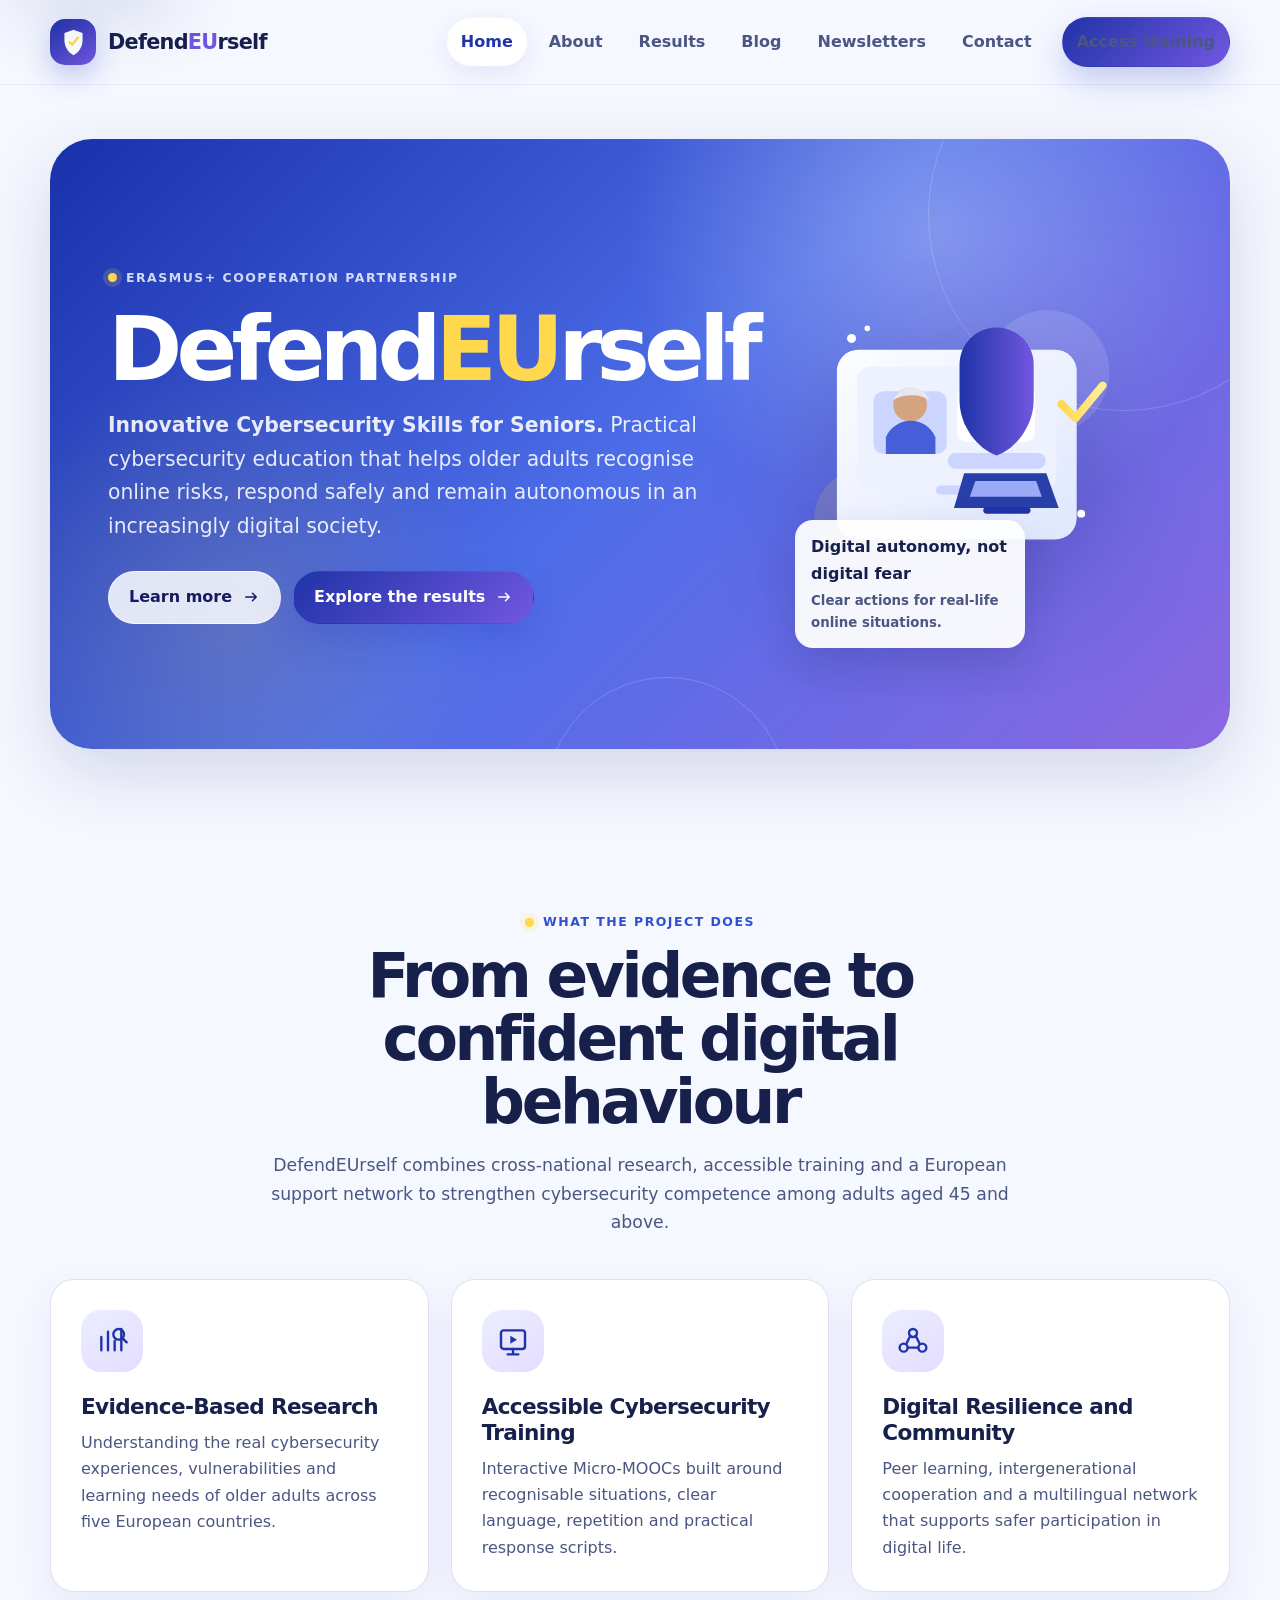
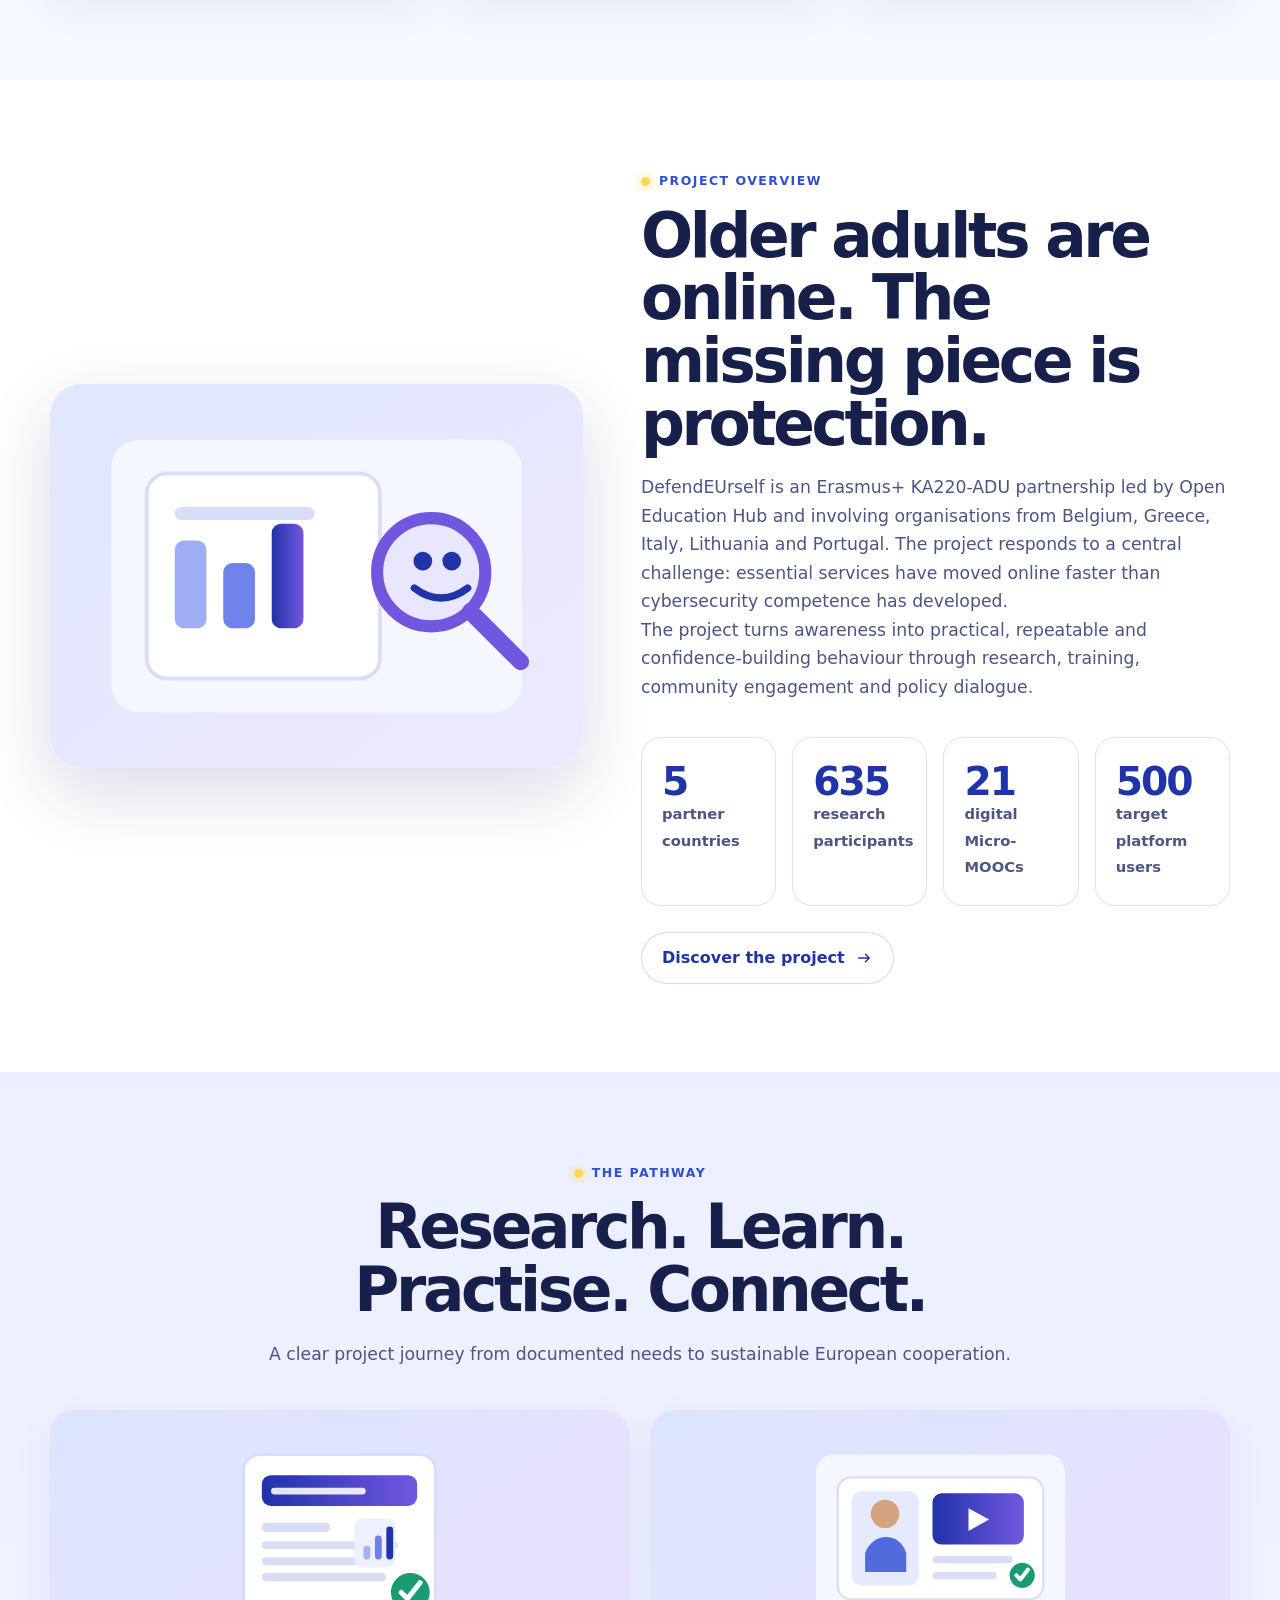
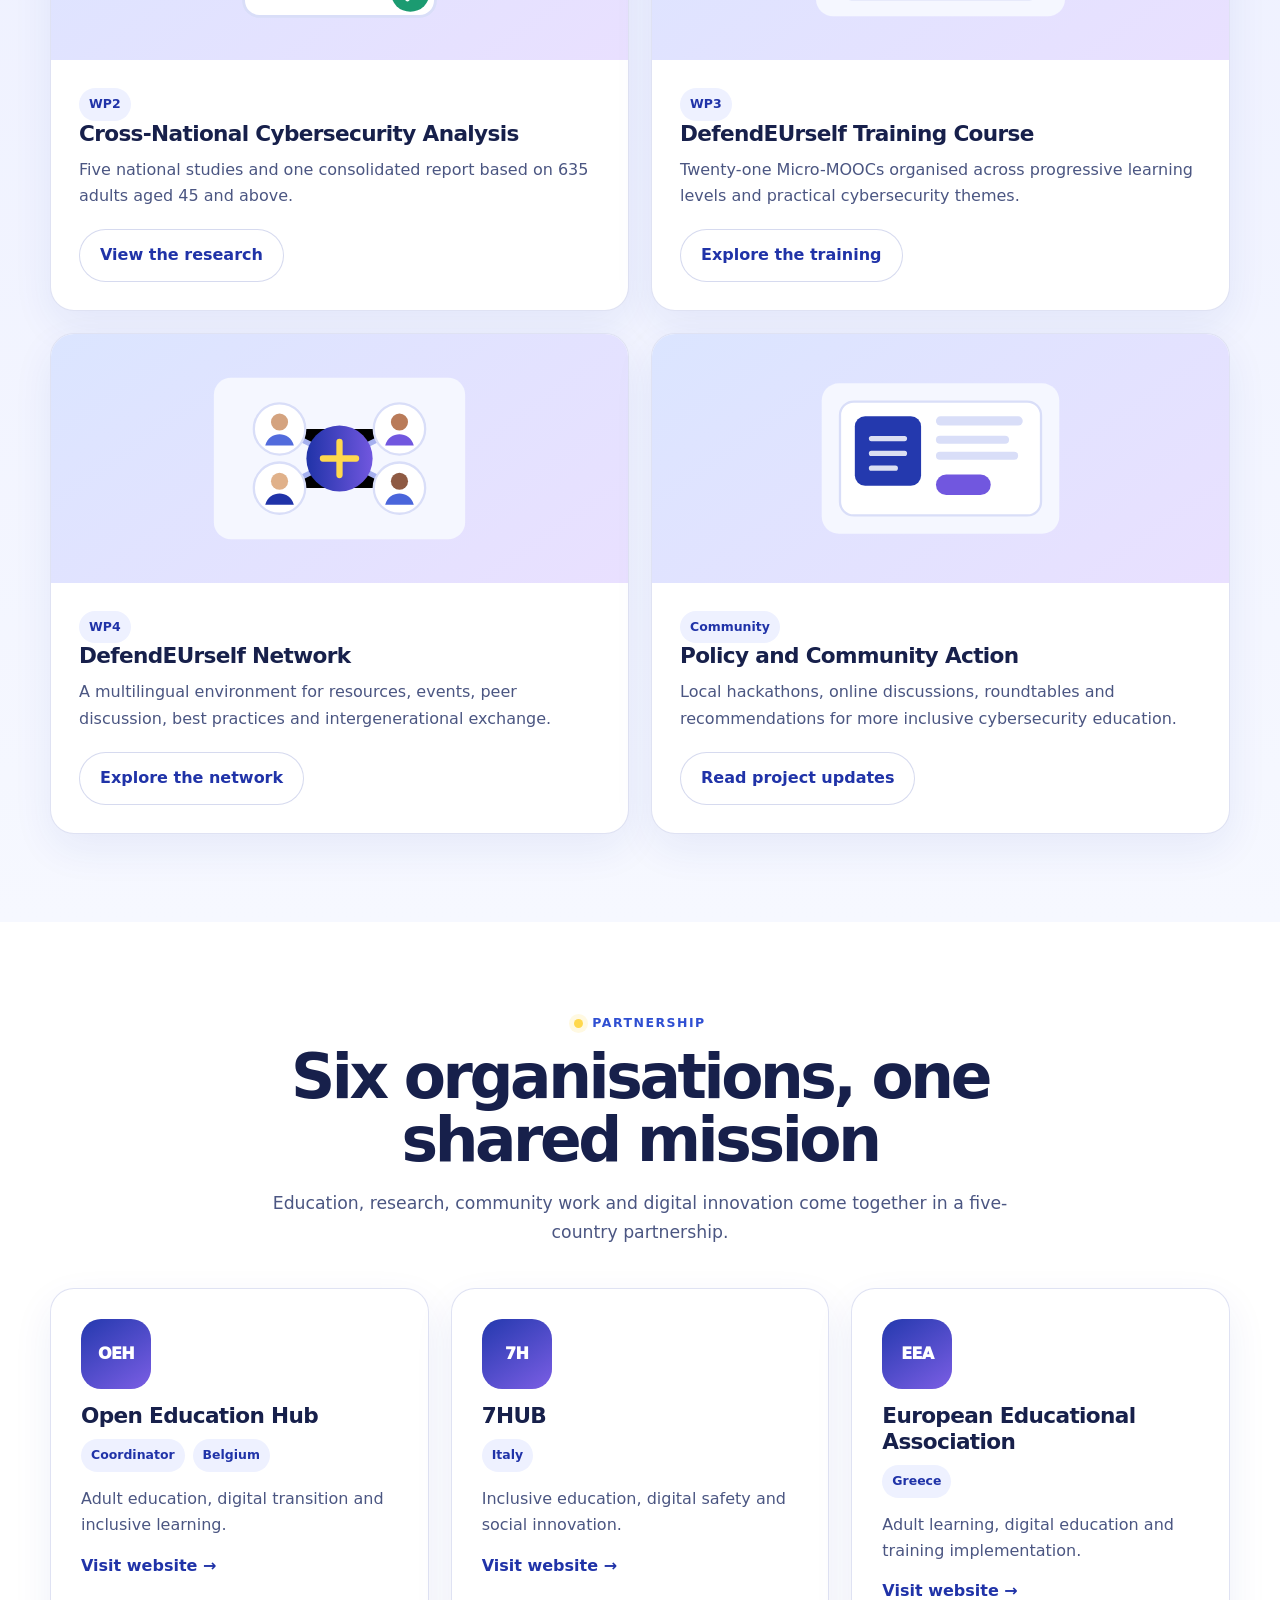
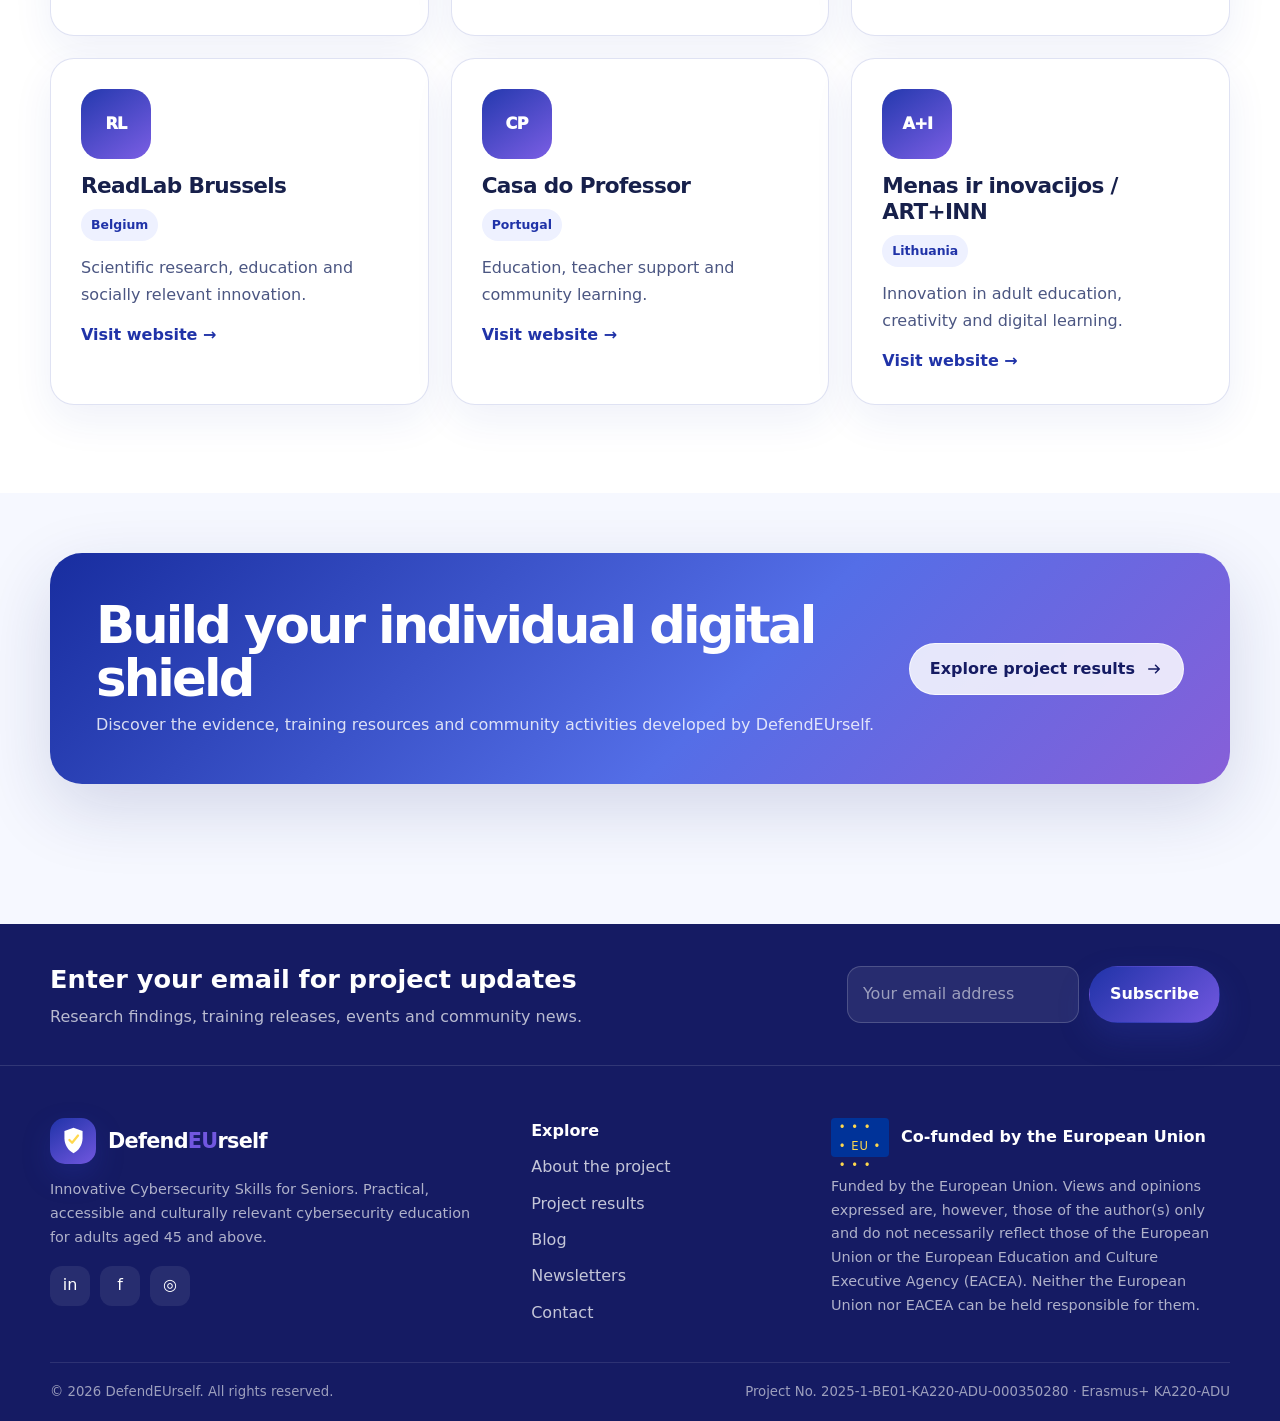
==== index.html @ 03ed96a5 "defendeurself Official DefendEUrself project website" ====
<!doctype html>
    <html lang="en">
    <head>
      <meta charset="utf-8">
      <meta name="viewport" content="width=device-width, initial-scale=1">
      <meta name="description" content="DefendEUrself develops practical cybersecurity skills and digital autonomy for adults aged 45 and above.">
      <meta name="theme-color" content="#2033a8">
      <title>Home | DefendEUrself</title>
      <link rel="stylesheet" href="assets/css/styles.css">
    </head>
    <body>

<a class="skip-link" href="#main-content">Skip to content</a>
<header class="site-header">
  <div class="container nav-wrap">
    <a class="brand" href="index.html" aria-label="DefendEUrself home">
      <span class="brand-mark"><svg viewBox="0 0 64 64" aria-hidden="true"><path fill="currentColor" d="M32 4 52 11v16c0 15-8.7 27.4-20 33C20.7 54.4 12 42 12 27V11z"/><path d="m23 31 6 6 13-16" fill="none" stroke="#ffd84d" stroke-width="5" stroke-linecap="round" stroke-linejoin="round"/></svg></span>
      <span>Defend<span class="eu">EU</span>rself</span>
    </a>
    <nav class="site-nav" aria-label="Primary navigation">
      <a href="index.html" aria-current="page">Home</a><a href="about.html">About</a><a href="results.html">Results</a><a href="blog.html">Blog</a><a href="newsletters.html">Newsletters</a><a href="contact.html">Contact</a>
      <a class="button button-primary nav-cta" href="results.html#training">Access training</a>
    </nav>
    <button class="mobile-menu-button" aria-label="Open navigation menu" aria-expanded="false"></button>
  </div>
</header>

      <main id="main-content">
<section class="hero">
  <div class="container">
    <div class="hero-panel">
      <div class="hero-grid">
        <div class="hero-copy">
          <div class="eyebrow"><span class="eyebrow-dot"></span>Erasmus+ cooperation partnership</div>
          <h1>Defend<span>EU</span>rself</h1>
          <p><strong>Innovative Cybersecurity Skills for Seniors.</strong> Practical cybersecurity education that helps older adults recognise online risks, respond safely and remain autonomous in an increasingly digital society.</p>
          <div class="hero-actions">
            <a class="button button-secondary" href="about.html">Learn more <svg viewBox="0 0 24 24" aria-hidden="true"><path fill="none" stroke="currentColor" stroke-width="2" stroke-linecap="round" stroke-linejoin="round" d="M5 12h14m-5-5 5 5-5 5"/></svg></a>
            <a class="button button-primary" href="results.html">Explore the results <svg viewBox="0 0 24 24" aria-hidden="true"><path fill="none" stroke="currentColor" stroke-width="2" stroke-linecap="round" stroke-linejoin="round" d="M5 12h14m-5-5 5 5-5 5"/></svg></a>
          </div>
        </div>
        <div class="hero-art">
          <img src="assets/img/hero-illustration.svg" alt="Older adult using a laptop protected by a digital shield">
          <div class="hero-badge">Digital autonomy, not digital fear<small>Clear actions for real-life online situations.</small></div>
        </div>
      </div>
    </div>
  </div>
</section>

<section class="section">
  <div class="container">
    <div class="section-header center reveal">
      <div class="eyebrow"><span class="eyebrow-dot"></span>What the project does</div>
      <h2>From evidence to confident digital behaviour</h2>
      <p>DefendEUrself combines cross-national research, accessible training and a European support network to strengthen cybersecurity competence among adults aged 45 and above.</p>
    </div>
    <div class="pillar-grid">
      <article class="pillar-card reveal"><div class="card-icon"><svg viewBox="0 0 24 24" aria-hidden="true"><path fill="none" stroke="currentColor" stroke-width="1.8" stroke-linecap="round" d="M4 19V9m5 10V5m5 14v-7m5 7V3"/><circle cx="17" cy="7" r="4" fill="none" stroke="currentColor" stroke-width="1.8"/><path d="m20 10 3 3" stroke="currentColor" stroke-width="1.8" stroke-linecap="round"/></svg></div><h3>Evidence-Based Research</h3><p>Understanding the real cybersecurity experiences, vulnerabilities and learning needs of older adults across five European countries.</p></article>
      <article class="pillar-card reveal"><div class="card-icon"><svg viewBox="0 0 24 24" aria-hidden="true"><rect x="3" y="4" width="18" height="14" rx="2" fill="none" stroke="currentColor" stroke-width="1.8"/><path d="m10 8 5 3-5 3z" fill="currentColor"/><path d="M8 22h8M12 18v4" stroke="currentColor" stroke-width="1.8" stroke-linecap="round"/></svg></div><h3>Accessible Cybersecurity Training</h3><p>Interactive Micro-MOOCs built around recognisable situations, clear language, repetition and practical response scripts.</p></article>
      <article class="pillar-card reveal"><div class="card-icon"><svg viewBox="0 0 24 24" aria-hidden="true"><circle cx="12" cy="6" r="3" fill="none" stroke="currentColor" stroke-width="1.8"/><circle cx="5" cy="17" r="3" fill="none" stroke="currentColor" stroke-width="1.8"/><circle cx="19" cy="17" r="3" fill="none" stroke="currentColor" stroke-width="1.8"/><path d="m10 8-3 6m7-6 3 6M8 17h8" fill="none" stroke="currentColor" stroke-width="1.8" stroke-linecap="round"/></svg></div><h3>Digital Resilience and Community</h3><p>Peer learning, intergenerational cooperation and a multilingual network that supports safer participation in digital life.</p></article>
    </div>
  </div>
</section>

<section class="section section-alt">
  <div class="container split">
    <div class="split-art reveal"><img src="assets/img/research.svg" alt="Illustration of survey research and analysis"></div>
    <div class="split-content reveal">
      <div class="eyebrow"><span class="eyebrow-dot"></span>Project overview</div>
      <h2>Older adults are online. The missing piece is protection.</h2>
      <p>DefendEUrself is an Erasmus+ KA220-ADU partnership led by Open Education Hub and involving organisations from Belgium, Greece, Italy, Lithuania and Portugal. The project responds to a central challenge: essential services have moved online faster than cybersecurity competence has developed.</p>
      <p>The project turns awareness into practical, repeatable and confidence-building behaviour through research, training, community engagement and policy dialogue.</p>
      <div class="stats-grid">
        <div class="stat"><strong data-counter="5">0</strong><span>partner countries</span></div>
        <div class="stat"><strong data-counter="635">0</strong><span>research participants</span></div>
        <div class="stat"><strong data-counter="21">0</strong><span>digital Micro-MOOCs</span></div>
        <div class="stat"><strong data-counter="500">0</strong><span>target platform users</span></div>
      </div>
      <div style="margin-top:26px"><a class="button button-ghost" href="about.html">Discover the project <svg viewBox="0 0 24 24" aria-hidden="true"><path fill="none" stroke="currentColor" stroke-width="2" stroke-linecap="round" stroke-linejoin="round" d="M5 12h14m-5-5 5 5-5 5"/></svg></a></div>
    </div>
  </div>
</section>

<section class="section section-gradient">
  <div class="container">
    <div class="section-header center reveal"><div class="eyebrow"><span class="eyebrow-dot"></span>The pathway</div><h2>Research. Learn. Practise. Connect.</h2><p>A clear project journey from documented needs to sustainable European cooperation.</p></div>
    <div class="result-grid">
      <article class="result-card reveal"><div class="result-visual"><img src="assets/img/report.svg" alt="International report illustration"></div><div class="result-body"><span class="tag">WP2</span><h3>Cross-National Cybersecurity Analysis</h3><p>Five national studies and one consolidated report based on 635 adults aged 45 and above.</p><a class="button button-ghost" href="results.html#report">View the research</a></div></article>
      <article class="result-card reveal"><div class="result-visual"><img src="assets/img/training.svg" alt="Online training illustration"></div><div class="result-body"><span class="tag">WP3</span><h3>DefendEUrself Training Course</h3><p>Twenty-one Micro-MOOCs organised across progressive learning levels and practical cybersecurity themes.</p><a class="button button-ghost" href="results.html#training">Explore the training</a></div></article>
      <article class="result-card reveal"><div class="result-visual"><img src="assets/img/network.svg" alt="European network illustration"></div><div class="result-body"><span class="tag">WP4</span><h3>DefendEUrself Network</h3><p>A multilingual environment for resources, events, peer discussion, best practices and intergenerational exchange.</p><a class="button button-ghost" href="results.html#network">Explore the network</a></div></article>
      <article class="result-card reveal"><div class="result-visual"><img src="assets/img/newsletter.svg" alt="Project communication illustration"></div><div class="result-body"><span class="tag">Community</span><h3>Policy and Community Action</h3><p>Local hackathons, online discussions, roundtables and recommendations for more inclusive cybersecurity education.</p><a class="button button-ghost" href="blog.html">Read project updates</a></div></article>
    </div>
  </div>
</section>

<section class="section section-alt">
  <div class="container">
    <div class="section-header center reveal"><div class="eyebrow"><span class="eyebrow-dot"></span>Partnership</div><h2>Six organisations, one shared mission</h2><p>Education, research, community work and digital innovation come together in a five-country partnership.</p></div>
    <div class="partner-grid">
      <article class="partner-card reveal"><div class="partner-logo">OEH</div><div><h3>Open Education Hub</h3><div class="partner-meta"><span class="tag">Coordinator</span><span class="tag">Belgium</span></div></div><p>Adult education, digital transition and inclusive learning.</p><a href="https://openeducationhub.eu/" target="_blank" rel="noopener">Visit website →</a></article>
      <article class="partner-card reveal"><div class="partner-logo">7H</div><div><h3>7HUB</h3><div class="partner-meta"><span class="tag">Italy</span></div></div><p>Inclusive education, digital safety and social innovation.</p><a href="https://www.7hub.eu/" target="_blank" rel="noopener">Visit website →</a></article>
      <article class="partner-card reveal"><div class="partner-logo">EEA</div><div><h3>European Educational Association</h3><div class="partner-meta"><span class="tag">Greece</span></div></div><p>Adult learning, digital education and training implementation.</p><a href="https://www.iekeuroteam.gr/" target="_blank" rel="noopener">Visit website →</a></article>
      <article class="partner-card reveal"><div class="partner-logo">RL</div><div><h3>ReadLab Brussels</h3><div class="partner-meta"><span class="tag">Belgium</span></div></div><p>Scientific research, education and socially relevant innovation.</p><a href="https://brussels.read-lab.eu/" target="_blank" rel="noopener">Visit website →</a></article>
      <article class="partner-card reveal"><div class="partner-logo">CP</div><div><h3>Casa do Professor</h3><div class="partner-meta"><span class="tag">Portugal</span></div></div><p>Education, teacher support and community learning.</p><a href="https://www.casadoprofessor.pt/" target="_blank" rel="noopener">Visit website →</a></article>
      <article class="partner-card reveal"><div class="partner-logo">A+I</div><div><h3>Menas ir inovacijos / ART+INN</h3><div class="partner-meta"><span class="tag">Lithuania</span></div></div><p>Innovation in adult education, creativity and digital learning.</p><a href="https://www.art-inn.org/" target="_blank" rel="noopener">Visit website →</a></article>
    </div>
  </div>
</section>

<section class="section-sm">
  <div class="container cta-panel reveal"><div><h2>Build your individual digital shield</h2><p>Discover the evidence, training resources and community activities developed by DefendEUrself.</p></div><a class="button button-secondary" href="results.html">Explore project results <svg viewBox="0 0 24 24" aria-hidden="true"><path fill="none" stroke="currentColor" stroke-width="2" stroke-linecap="round" stroke-linejoin="round" d="M5 12h14m-5-5 5 5-5 5"/></svg></a></div>
</section>
</main>

<footer class="site-footer">
  <div class="newsletter-strip">
    <div class="container newsletter-inline">
      <div>
        <h2>Enter your email for project updates</h2>
        <p>Research findings, training releases, events and community news.</p>
      </div>
      <form class="newsletter-form" data-demo-form data-success="Thank you. You are on the project update list for this demo.">
        <label class="sr-only" for="footer-email">Email address</label>
        <input id="footer-email" type="email" placeholder="Your email address" required>
        <button class="button button-primary" type="submit">Subscribe</button>
        <span class="form-status" aria-live="polite"></span>
      </form>
    </div>
  </div>
  <div class="footer-main">
    <div class="container footer-grid">
      <div class="footer-brand">
        <a class="brand" href="index.html"><span class="brand-mark"><svg viewBox="0 0 64 64" aria-hidden="true"><path fill="currentColor" d="M32 4 52 11v16c0 15-8.7 27.4-20 33C20.7 54.4 12 42 12 27V11z"/><path d="m23 31 6 6 13-16" fill="none" stroke="#ffd84d" stroke-width="5" stroke-linecap="round" stroke-linejoin="round"/></svg></span><span>Defend<span class="eu">EU</span>rself</span></a>
        <p>Innovative Cybersecurity Skills for Seniors. Practical, accessible and culturally relevant cybersecurity education for adults aged 45 and above.</p>
        <div class="social-links" aria-label="Social media placeholders">
          <a href="#" aria-label="LinkedIn">in</a><a href="#" aria-label="Facebook">f</a><a href="#" aria-label="Instagram">◎</a>
        </div>
      </div>
      <div class="footer-links">
        <strong>Explore</strong>
        <a href="about.html">About the project</a>
        <a href="results.html">Project results</a>
        <a href="blog.html">Blog</a>
        <a href="newsletters.html">Newsletters</a>
        <a href="contact.html">Contact</a>
      </div>
      <div>
        <div class="funding-lockup">
          <div class="eu-flag" aria-hidden="true">• • •<br>• EU •<br>• • •</div>
          <strong>Co-funded by the European Union</strong>
        </div>
        <p class="footer-disclaimer">Funded by the European Union. Views and opinions expressed are, however, those of the author(s) only and do not necessarily reflect those of the European Union or the European Education and Culture Executive Agency (EACEA). Neither the European Union nor EACEA can be held responsible for them.</p>
      </div>
    </div>
  </div>
  <div class="container footer-bottom">
    <span>© <span data-current-year></span> DefendEUrself. All rights reserved.</span>
    <span>Project No. 2025-1-BE01-KA220-ADU-000350280 · Erasmus+ KA220-ADU</span>
  </div>
</footer>
<script src="assets/js/main.js"></script>

    </body>
    </html>
---- assets/css/styles.css ----
:root {
  --ink: #17204b;
  --ink-soft: #4b5682;
  --blue-950: #151b63;
  --blue-900: #2033a8;
  --blue-800: #2f4fd2;
  --blue-700: #4468e8;
  --violet-700: #7157df;
  --violet-500: #9586ef;
  --lavender: #e9e7ff;
  --cloud: #f6f8ff;
  --white: #ffffff;
  --gold: #ffd84d;
  --green: #1b9b71;
  --red: #d74d65;
  --line: rgba(32, 51, 168, 0.14);
  --shadow: 0 24px 70px rgba(22, 35, 110, 0.16);
  --radius-xl: 32px;
  --radius-lg: 24px;
  --radius-md: 18px;
  --radius-sm: 12px;
  --container: 1180px;
}

* { box-sizing: border-box; }
html { scroll-behavior: smooth; }
body {
  margin: 0;
  font-family: Inter, ui-sans-serif, system-ui, -apple-system, BlinkMacSystemFont, "Segoe UI", sans-serif;
  color: var(--ink);
  background: var(--cloud);
  line-height: 1.65;
}
body.menu-open { overflow: hidden; }
a { color: inherit; text-decoration: none; }
img, svg { max-width: 100%; display: block; }
button, input, textarea, select { font: inherit; }
button { cursor: pointer; }

.sr-only {
  position: absolute !important;
  width: 1px !important;
  height: 1px !important;
  padding: 0 !important;
  margin: -1px !important;
  overflow: hidden !important;
  clip: rect(0, 0, 0, 0) !important;
  white-space: nowrap !important;
  border: 0 !important;
}

.container {
  width: min(calc(100% - 36px), var(--container));
  margin-inline: auto;
}

.skip-link {
  position: fixed;
  left: 16px;
  top: -60px;
  z-index: 1000;
  padding: 12px 18px;
  background: var(--white);
  color: var(--blue-950);
  border-radius: 10px;
  box-shadow: var(--shadow);
}
.skip-link:focus { top: 16px; }

.site-header {
  position: sticky;
  top: 0;
  z-index: 100;
  background: rgba(246, 248, 255, 0.9);
  backdrop-filter: blur(18px);
  border-bottom: 1px solid rgba(32, 51, 168, 0.08);
}
.nav-wrap {
  min-height: 84px;
  display: flex;
  align-items: center;
  justify-content: space-between;
  gap: 28px;
}
.brand {
  display: inline-flex;
  align-items: center;
  gap: 12px;
  font-weight: 900;
  letter-spacing: -0.035em;
  font-size: 1.3rem;
  white-space: nowrap;
}
.brand-mark {
  width: 46px;
  aspect-ratio: 1;
  border-radius: 15px;
  background: linear-gradient(145deg, var(--blue-900), var(--violet-700));
  color: var(--white);
  display: grid;
  place-items: center;
  box-shadow: 0 12px 28px rgba(42, 58, 190, 0.25);
}
.brand-mark svg { width: 29px; }
.brand .eu { color: var(--violet-700); }

.site-nav {
  display: flex;
  align-items: center;
  gap: 8px;
  margin-left: auto;
}
.site-nav a {
  padding: 11px 14px;
  color: var(--ink-soft);
  font-weight: 760;
  border-radius: 999px;
  transition: 180ms ease;
}
.site-nav a:hover,
.site-nav a:focus-visible,
.site-nav a[aria-current="page"] {
  background: var(--white);
  color: var(--blue-900);
  box-shadow: 0 8px 24px rgba(32, 51, 168, 0.09);
}
.nav-cta { margin-left: 8px; }
.mobile-menu-button {
  display: none;
  border: 0;
  background: var(--white);
  width: 48px;
  height: 48px;
  border-radius: 14px;
  color: var(--blue-950);
  box-shadow: 0 8px 24px rgba(32, 51, 168, 0.10);
}
.mobile-menu-button span,
.mobile-menu-button::before,
.mobile-menu-button::after {
  content: "";
  display: block;
  height: 2px;
  width: 22px;
  margin: 5px auto;
  background: currentColor;
  transition: 180ms ease;
}

.button {
  display: inline-flex;
  align-items: center;
  justify-content: center;
  gap: 10px;
  min-height: 48px;
  padding: 12px 20px;
  border-radius: 999px;
  border: 1px solid transparent;
  font-weight: 850;
  transition: transform 180ms ease, box-shadow 180ms ease, background 180ms ease;
}
.button:hover { transform: translateY(-2px); }
.button-primary {
  background: linear-gradient(135deg, var(--blue-900), var(--violet-700));
  color: var(--white);
  box-shadow: 0 14px 32px rgba(46, 63, 191, 0.25);
}
.button-secondary {
  background: rgba(255,255,255,0.84);
  border-color: rgba(255,255,255,0.7);
  color: var(--blue-950);
}
.button-ghost {
  border-color: rgba(32, 51, 168, 0.18);
  background: var(--white);
  color: var(--blue-900);
}
.button-disabled {
  opacity: 0.55;
  pointer-events: none;
}
.button svg { width: 18px; }

.hero {
  padding: 54px 0 72px;
}
.hero-panel {
  position: relative;
  overflow: hidden;
  border-radius: 42px;
  min-height: 610px;
  background:
    radial-gradient(circle at 75% 15%, rgba(255,255,255,0.28), transparent 30%),
    radial-gradient(circle at 15% 80%, rgba(255,216,77,0.15), transparent 24%),
    linear-gradient(135deg, #1831aa 0%, #4d6de8 50%, #8b67e2 100%);
  color: var(--white);
  box-shadow: var(--shadow);
}
.hero-panel::before,
.hero-panel::after {
  content: "";
  position: absolute;
  border: 1px solid rgba(255,255,255,0.18);
  border-radius: 50%;
}
.hero-panel::before { width: 390px; height: 390px; right: -90px; top: -120px; }
.hero-panel::after { width: 240px; height: 240px; left: 42%; bottom: -170px; }
.hero-grid {
  position: relative;
  z-index: 2;
  min-height: 610px;
  display: grid;
  grid-template-columns: 1.08fr 0.92fr;
  gap: 36px;
  align-items: center;
  padding: 58px;
}
.eyebrow {
  display: inline-flex;
  align-items: center;
  gap: 9px;
  text-transform: uppercase;
  letter-spacing: 0.12em;
  font-size: 0.78rem;
  font-weight: 900;
  color: var(--blue-800);
}
.hero .eyebrow { color: rgba(255,255,255,0.8); }
.eyebrow-dot {
  width: 9px;
  height: 9px;
  border-radius: 50%;
  background: var(--gold);
  box-shadow: 0 0 0 5px rgba(255,216,77,0.16);
}
.hero h1,
.page-hero h1 {
  margin: 16px 0 18px;
  font-size: clamp(3.1rem, 7vw, 6.8rem);
  line-height: 0.94;
  letter-spacing: -0.065em;
}
.hero h1 span { color: var(--gold); }
.hero-copy > p {
  max-width: 700px;
  font-size: clamp(1.05rem, 2vw, 1.27rem);
  color: rgba(255,255,255,0.88);
  margin: 0 0 28px;
}
.hero-actions { display: flex; flex-wrap: wrap; gap: 12px; }
.hero-art {
  min-height: 480px;
  display: grid;
  place-items: center;
  position: relative;
}
.hero-art img { width: min(100%, 520px); filter: drop-shadow(0 35px 55px rgba(15, 23, 89, 0.28)); }
.hero-badge {
  position: absolute;
  bottom: 36px;
  left: 2px;
  background: rgba(255,255,255,0.94);
  color: var(--ink);
  border-radius: 18px;
  padding: 14px 16px;
  box-shadow: 0 18px 40px rgba(23, 32, 75, 0.18);
  font-weight: 850;
  max-width: 230px;
}
.hero-badge small { display: block; color: var(--ink-soft); font-weight: 700; margin-top: 3px; }

.section { padding: 88px 0; }
.section-sm { padding: 60px 0; }
.section-alt { background: var(--white); }
.section-gradient {
  background: linear-gradient(180deg, rgba(230,233,255,0.64), rgba(246,248,255,0));
}
.section-header {
  max-width: 760px;
  margin-bottom: 42px;
}
.section-header.center { text-align: center; margin-inline: auto; }
.section-header h2,
.split-content h2,
.cta-panel h2 {
  font-size: clamp(2.1rem, 4.8vw, 4.3rem);
  line-height: 1.02;
  letter-spacing: -0.055em;
  margin: 10px 0 18px;
}
.section-header p,
.split-content p {
  font-size: 1.08rem;
  color: var(--ink-soft);
  margin: 0;
}

.pillar-grid,
.card-grid,
.result-grid,
.blog-grid,
.newsletter-grid,
.partner-grid,
.challenge-grid {
  display: grid;
  grid-template-columns: repeat(3, minmax(0,1fr));
  gap: 22px;
}
.card,
.pillar-card,
.result-card,
.blog-card,
.newsletter-card,
.partner-card,
.challenge-card {
  background: var(--white);
  border: 1px solid var(--line);
  border-radius: var(--radius-lg);
  box-shadow: 0 15px 42px rgba(32, 51, 168, 0.07);
}
.pillar-card,
.challenge-card,
.partner-card { padding: 30px; }
.card-icon {
  width: 62px;
  height: 62px;
  border-radius: 20px;
  display: grid;
  place-items: center;
  background: linear-gradient(145deg, #ecedff, #e3ddff);
  color: var(--blue-900);
  margin-bottom: 22px;
}
.card-icon svg { width: 32px; }
.pillar-card h3,
.challenge-card h3,
.result-card h3,
.blog-card h3,
.newsletter-card h3,
.partner-card h3 {
  margin: 0 0 10px;
  font-size: 1.35rem;
  line-height: 1.2;
  letter-spacing: -0.03em;
}
.pillar-card p,
.challenge-card p,
.partner-card p,
.result-card p,
.blog-card p,
.newsletter-card p { color: var(--ink-soft); margin: 0; }

.split {
  display: grid;
  grid-template-columns: 0.95fr 1.05fr;
  gap: 58px;
  align-items: center;
}
.split.reverse { grid-template-columns: 1.05fr 0.95fr; }
.split-art {
  background: linear-gradient(145deg, #dfe7ff, #eee8ff);
  border-radius: var(--radius-xl);
  padding: 24px;
  box-shadow: var(--shadow);
}
.split-art img { border-radius: 24px; }

.stats-grid {
  display: grid;
  grid-template-columns: repeat(4, minmax(0,1fr));
  gap: 16px;
  margin-top: 36px;
}
.stat {
  padding: 24px 20px;
  border-radius: 20px;
  background: rgba(255,255,255,0.9);
  border: 1px solid var(--line);
}
.stat strong {
  display: block;
  font-size: 2.45rem;
  line-height: 1;
  letter-spacing: -0.05em;
  color: var(--blue-900);
}
.stat span { color: var(--ink-soft); font-weight: 740; font-size: 0.92rem; }

.page-hero { padding: 54px 0 40px; }
.page-hero-panel {
  position: relative;
  overflow: hidden;
  padding: 62px;
  min-height: 370px;
  border-radius: 38px;
  color: var(--white);
  background: linear-gradient(135deg, #1931a6, #5373ea 58%, #8868df);
  box-shadow: var(--shadow);
}
.page-hero-panel::after {
  content: "";
  position: absolute;
  width: 340px;
  height: 340px;
  border-radius: 50%;
  right: -90px;
  top: -120px;
  border: 1px solid rgba(255,255,255,0.18);
}
.page-hero h1 { font-size: clamp(3rem, 6vw, 5.6rem); position: relative; z-index: 1; }
.page-hero p { position: relative; z-index: 1; max-width: 730px; font-size: 1.16rem; color: rgba(255,255,255,0.86); }
.page-hero .eyebrow { color: rgba(255,255,255,0.78); position: relative; z-index: 1; }

.objective-grid {
  display: grid;
  grid-template-columns: 0.75fr 1.25fr;
  gap: 24px;
}
.objective-general {
  padding: 34px;
  border-radius: 26px;
  color: var(--white);
  background: linear-gradient(145deg, var(--blue-900), var(--violet-700));
}
.objective-general h3 { font-size: 1.7rem; margin-top: 0; }
.objective-list {
  padding: 34px;
  background: var(--white);
  border: 1px solid var(--line);
  border-radius: 26px;
}
.check-list { list-style: none; padding: 0; margin: 0; display: grid; gap: 14px; }
.check-list li { position: relative; padding-left: 34px; color: var(--ink-soft); }
.check-list li::before {
  content: "✓";
  position: absolute;
  left: 0;
  top: 0;
  width: 24px;
  height: 24px;
  border-radius: 50%;
  display: grid;
  place-items: center;
  background: rgba(27,155,113,0.12);
  color: var(--green);
  font-weight: 900;
}

.challenge-grid { grid-template-columns: repeat(2, minmax(0,1fr)); }
.challenge-card { min-height: 250px; }
.challenge-card .number {
  display: inline-flex;
  width: 46px;
  height: 46px;
  border-radius: 16px;
  align-items: center;
  justify-content: center;
  margin-bottom: 18px;
  background: rgba(113,87,223,0.12);
  color: var(--violet-700);
  font-weight: 950;
}

.quote-panel,
.eu-panel {
  border-radius: 30px;
  padding: 40px;
  background: linear-gradient(135deg, #202f9e, #7258df);
  color: var(--white);
}
.quote-panel blockquote { margin: 0; font-size: clamp(1.45rem, 3vw, 2.25rem); line-height: 1.25; font-weight: 850; letter-spacing: -0.025em; }
.quote-panel cite { display: block; margin-top: 16px; color: rgba(255,255,255,0.7); font-style: normal; }

.target-grid,
.wp-grid { display: grid; grid-template-columns: repeat(2,minmax(0,1fr)); gap: 22px; }
.target-card,
.wp-card {
  padding: 30px;
  border-radius: 24px;
  border: 1px solid var(--line);
  background: var(--white);
}
.target-card.primary { background: linear-gradient(145deg, #eef0ff, #f1ecff); }
.wp-card { position: relative; overflow: hidden; }
.wp-card::after {
  content: attr(data-wp);
  position: absolute;
  right: 18px;
  bottom: -22px;
  font-weight: 950;
  font-size: 6rem;
  color: rgba(32, 51, 168, 0.06);
}

.partner-grid { grid-template-columns: repeat(3,minmax(0,1fr)); }
.partner-card { display: flex; flex-direction: column; gap: 14px; }
.partner-logo {
  width: 70px;
  height: 70px;
  border-radius: 20px;
  background: linear-gradient(145deg, #2439ae, #7b5ee4);
  display: grid;
  place-items: center;
  color: var(--white);
  font-weight: 950;
  letter-spacing: -0.04em;
}
.partner-meta { display: flex; gap: 8px; flex-wrap: wrap; }
.tag {
  display: inline-flex;
  padding: 6px 10px;
  border-radius: 999px;
  background: #eef1ff;
  color: var(--blue-900);
  font-size: 0.78rem;
  font-weight: 850;
}
.partner-card a { color: var(--blue-900); font-weight: 800; }

.result-grid { grid-template-columns: repeat(2,minmax(0,1fr)); }
.result-card { overflow: hidden; }
.result-visual {
  min-height: 220px;
  display: grid;
  place-items: center;
  background: linear-gradient(145deg, #dbe5ff, #e9e0ff);
  padding: 22px;
}
.result-visual img { max-height: 205px; }
.result-body { padding: 28px; }
.result-body .button { margin-top: 20px; }

.blog-grid { grid-template-columns: repeat(3,minmax(0,1fr)); }
.blog-card { overflow: hidden; transition: transform 180ms ease, box-shadow 180ms ease; }
.blog-card:hover { transform: translateY(-5px); box-shadow: 0 22px 48px rgba(32, 51, 168, 0.13); }
.blog-cover {
  min-height: 190px;
  padding: 22px;
  display: flex;
  align-items: flex-end;
  background: linear-gradient(135deg, #283fb6, #6e65e8 58%, #9a78df);
  color: var(--white);
}
.blog-cover span {
  background: rgba(255,255,255,0.16);
  backdrop-filter: blur(12px);
  border: 1px solid rgba(255,255,255,0.18);
  padding: 7px 10px;
  border-radius: 999px;
  font-size: 0.78rem;
  font-weight: 850;
}
.blog-body { padding: 25px; }
.blog-meta { display: flex; justify-content: space-between; gap: 12px; font-size: 0.82rem; color: var(--ink-soft); margin-bottom: 14px; }
.blog-card .read-link { display: inline-flex; margin-top: 18px; color: var(--blue-900); font-weight: 850; }

.newsletter-grid { grid-template-columns: repeat(2,minmax(0,1fr)); }
.newsletter-card { display: grid; grid-template-columns: 180px 1fr; overflow: hidden; }
.newsletter-cover {
  min-height: 260px;
  padding: 24px;
  background: linear-gradient(145deg, #1d33a8, #7157df);
  color: var(--white);
  display: flex;
  flex-direction: column;
  justify-content: space-between;
}
.newsletter-cover strong { font-size: 2.7rem; letter-spacing: -0.06em; }
.newsletter-body { padding: 28px; }
.newsletter-body ul { margin: 16px 0 0; padding-left: 20px; color: var(--ink-soft); }

.contact-layout {
  display: grid;
  grid-template-columns: 0.9fr 1.1fr;
  gap: 34px;
}
.contact-info {
  padding: 36px;
  border-radius: 28px;
  color: var(--white);
  background: linear-gradient(145deg, var(--blue-900), var(--violet-700));
}
.contact-info h2 { font-size: 2.5rem; margin: 0 0 16px; letter-spacing: -0.04em; }
.contact-info a { color: var(--white); text-decoration: underline; text-underline-offset: 4px; }
.contact-points { display: grid; gap: 18px; margin-top: 30px; }
.contact-point { display: grid; grid-template-columns: 44px 1fr; gap: 12px; align-items: center; }
.contact-point .icon { width: 44px; height: 44px; display: grid; place-items: center; border-radius: 14px; background: rgba(255,255,255,0.14); }
.contact-form {
  padding: 36px;
  background: var(--white);
  border: 1px solid var(--line);
  border-radius: 28px;
  box-shadow: 0 18px 46px rgba(32, 51, 168, 0.08);
}
.form-grid { display: grid; grid-template-columns: repeat(2,minmax(0,1fr)); gap: 18px; }
.form-field { display: grid; gap: 8px; }
.form-field.full { grid-column: 1 / -1; }
label { font-weight: 820; font-size: 0.93rem; }
input, textarea, select {
  width: 100%;
  border: 1px solid rgba(32, 51, 168, 0.18);
  border-radius: 14px;
  padding: 14px 15px;
  background: #fbfcff;
  color: var(--ink);
  outline: none;
}
input:focus, textarea:focus, select:focus { border-color: var(--blue-700); box-shadow: 0 0 0 4px rgba(68,104,232,0.12); }
textarea { min-height: 150px; resize: vertical; }
.form-note { color: var(--ink-soft); font-size: 0.86rem; }
.form-status { margin-top: 16px; font-weight: 780; min-height: 24px; }

.cta-panel {
  padding: 46px;
  border-radius: 32px;
  background: linear-gradient(135deg, #182d9f, #546ee7 58%, #875fd8);
  color: var(--white);
  display: grid;
  grid-template-columns: 1fr auto;
  gap: 28px;
  align-items: center;
  box-shadow: var(--shadow);
}
.cta-panel h2 { margin: 0 0 8px; font-size: clamp(2rem,4vw,3.5rem); }
.cta-panel p { margin: 0; color: rgba(255,255,255,0.82); }

.site-footer {
  margin-top: 80px;
  background: var(--blue-950);
  color: var(--white);
}
.newsletter-strip {
  border-bottom: 1px solid rgba(255,255,255,0.12);
  padding: 34px 0;
}
.newsletter-inline { display: grid; grid-template-columns: 1fr auto; gap: 26px; align-items: center; }
.newsletter-inline h2 { margin: 0 0 4px; font-size: 1.6rem; }
.newsletter-inline p { margin: 0; color: rgba(255,255,255,0.7); }
.newsletter-form { display: flex; gap: 10px; min-width: min(100%, 430px); }
.newsletter-form input { background: rgba(255,255,255,0.08); border-color: rgba(255,255,255,0.18); color: var(--white); }
.newsletter-form input::placeholder { color: rgba(255,255,255,0.54); }
.footer-main { padding: 52px 0 30px; }
.footer-grid { display: grid; grid-template-columns: 1.2fr 0.7fr 1.1fr; gap: 46px; }
.footer-brand p,
.footer-disclaimer { color: rgba(255,255,255,0.66); font-size: 0.9rem; }
.footer-links { display: grid; gap: 10px; align-content: start; }
.footer-links a { color: rgba(255,255,255,0.75); }
.footer-links a:hover { color: var(--white); }
.funding-lockup {
  display: flex;
  align-items: center;
  gap: 12px;
  margin-bottom: 18px;
}
.eu-flag {
  width: 58px;
  height: 39px;
  border-radius: 4px;
  background: #003399;
  display: grid;
  place-items: center;
  color: var(--gold);
  font-size: 0.72rem;
  letter-spacing: 1px;
}
.social-links { display: flex; gap: 10px; margin-top: 16px; }
.social-links a {
  width: 40px;
  height: 40px;
  border-radius: 12px;
  display: grid;
  place-items: center;
  background: rgba(255,255,255,0.08);
}
.footer-bottom {
  padding: 18px 0;
  border-top: 1px solid rgba(255,255,255,0.1);
  color: rgba(255,255,255,0.58);
  font-size: 0.83rem;
  display: flex;
  justify-content: space-between;
  gap: 20px;
}

.reveal { opacity: 0; transform: translateY(22px); transition: opacity 600ms ease, transform 600ms ease; }
.reveal.visible { opacity: 1; transform: none; }

@media (max-width: 980px) {
  .mobile-menu-button { display: block; }
  .site-nav {
    position: fixed;
    inset: 84px 16px auto 16px;
    display: none;
    padding: 16px;
    border-radius: 22px;
    background: var(--white);
    box-shadow: var(--shadow);
    flex-direction: column;
    align-items: stretch;
  }
  .site-nav.open { display: flex; }
  .site-nav a { padding: 13px 16px; }
  .nav-cta { margin: 8px 0 0; }
  .hero-grid { grid-template-columns: 1fr; padding: 46px 34px; }
  .hero-art { min-height: 360px; }
  .hero h1 { font-size: clamp(3.3rem, 12vw, 6.5rem); }
  .split, .split.reverse, .contact-layout { grid-template-columns: 1fr; }
  .objective-grid { grid-template-columns: 1fr; }
  .pillar-grid, .blog-grid, .partner-grid { grid-template-columns: repeat(2,minmax(0,1fr)); }
  .stats-grid { grid-template-columns: repeat(2,minmax(0,1fr)); }
  .footer-grid { grid-template-columns: 1fr 1fr; }
  .footer-brand { grid-column: 1 / -1; }
  .newsletter-grid { grid-template-columns: 1fr; }
}

@media (max-width: 720px) {
  .container { width: min(calc(100% - 24px), var(--container)); }
  .nav-wrap { min-height: 72px; }
  .site-nav { inset: 72px 12px auto 12px; }
  .hero { padding-top: 26px; }
  .hero-panel { border-radius: 28px; }
  .hero-grid { padding: 36px 22px; gap: 18px; }
  .hero-art { min-height: 280px; }
  .hero-badge { position: static; margin-top: 12px; max-width: none; }
  .section { padding: 66px 0; }
  .page-hero-panel { padding: 40px 24px; min-height: 320px; border-radius: 28px; }
  .pillar-grid, .card-grid, .result-grid, .blog-grid, .partner-grid, .challenge-grid, .target-grid, .wp-grid { grid-template-columns: 1fr; }
  .stats-grid { gap: 10px; }
  .stat { padding: 18px 16px; }
  .stat strong { font-size: 2rem; }
  .newsletter-card { grid-template-columns: 1fr; }
  .newsletter-cover { min-height: 180px; }
  .cta-panel { grid-template-columns: 1fr; padding: 34px 24px; }
  .newsletter-inline { grid-template-columns: 1fr; }
  .newsletter-form { min-width: 0; width: 100%; flex-direction: column; }
  .footer-grid { grid-template-columns: 1fr; }
  .footer-brand { grid-column: auto; }
  .footer-bottom { flex-direction: column; }
  .form-grid { grid-template-columns: 1fr; }
  .form-field.full { grid-column: auto; }
}

@media (prefers-reduced-motion: reduce) {
  *, *::before, *::after { scroll-behavior: auto !important; transition: none !important; animation: none !important; }
  .reveal { opacity: 1; transform: none; }
}
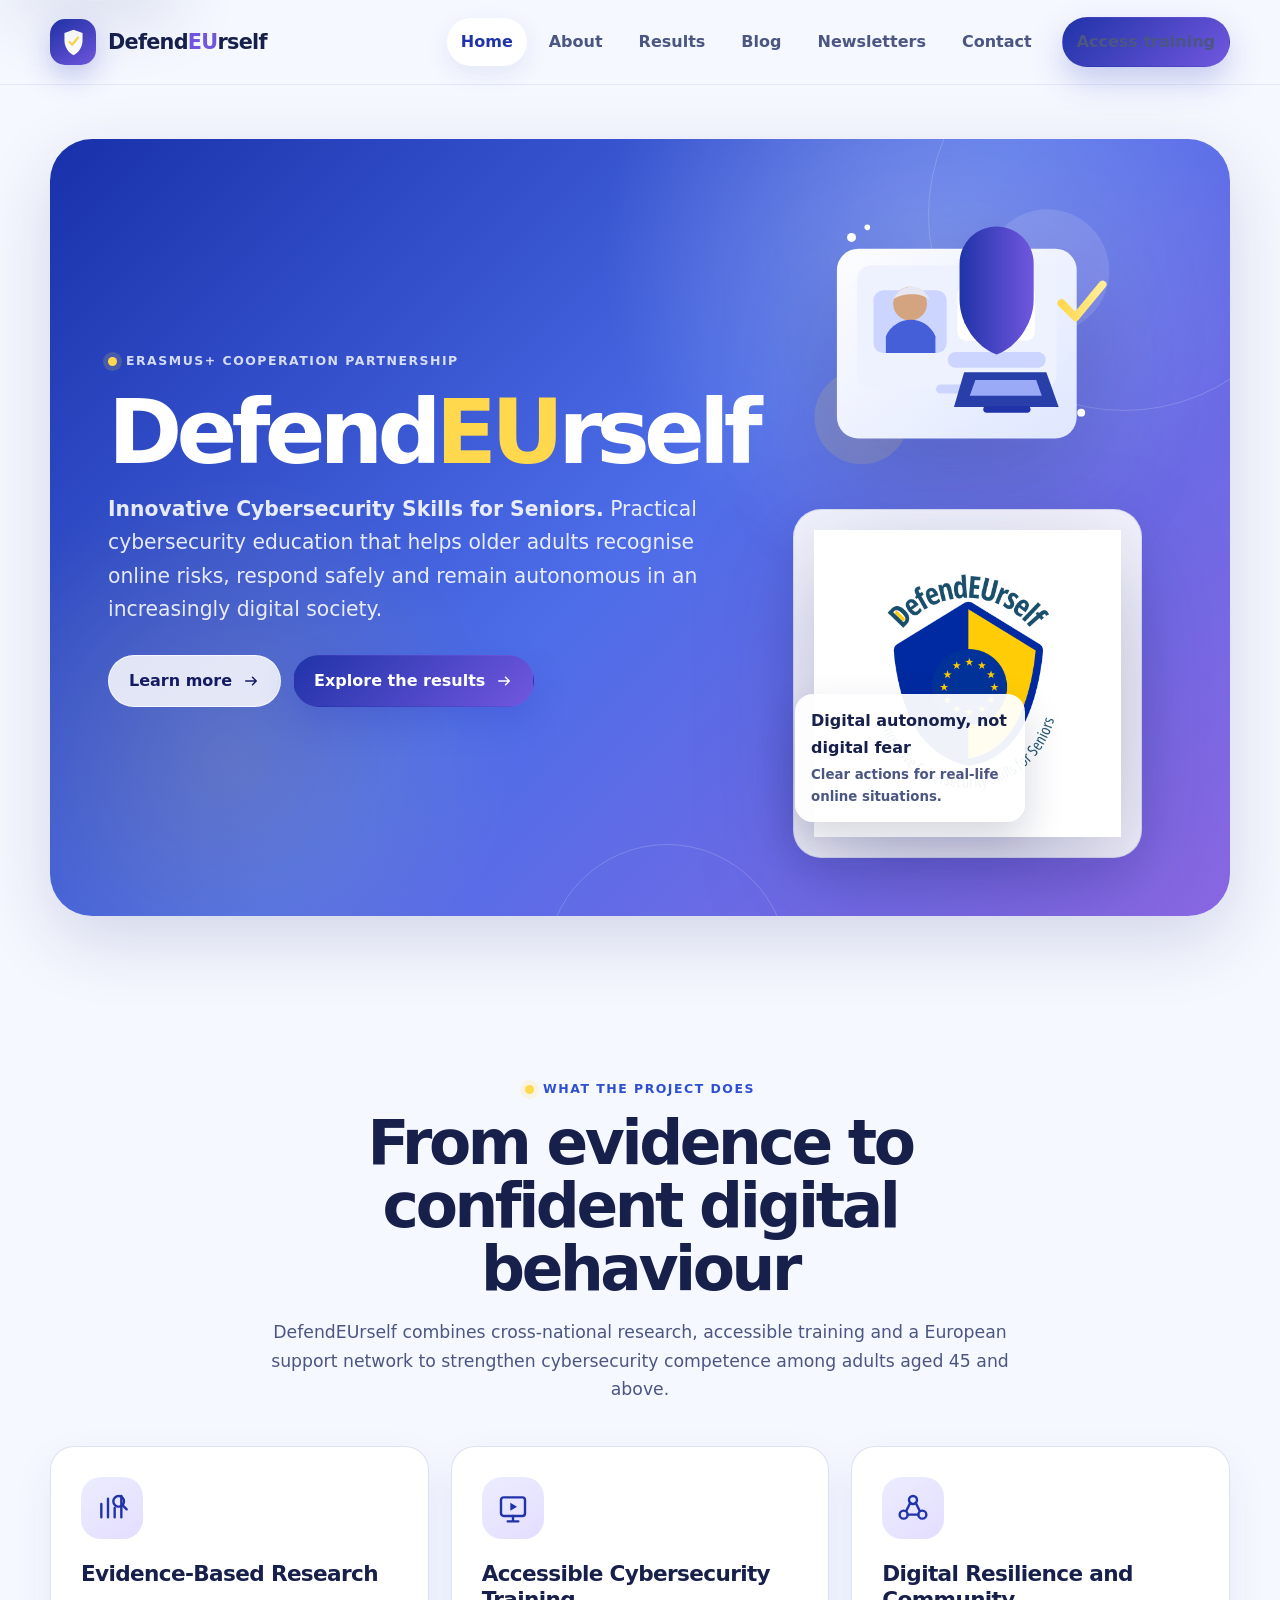
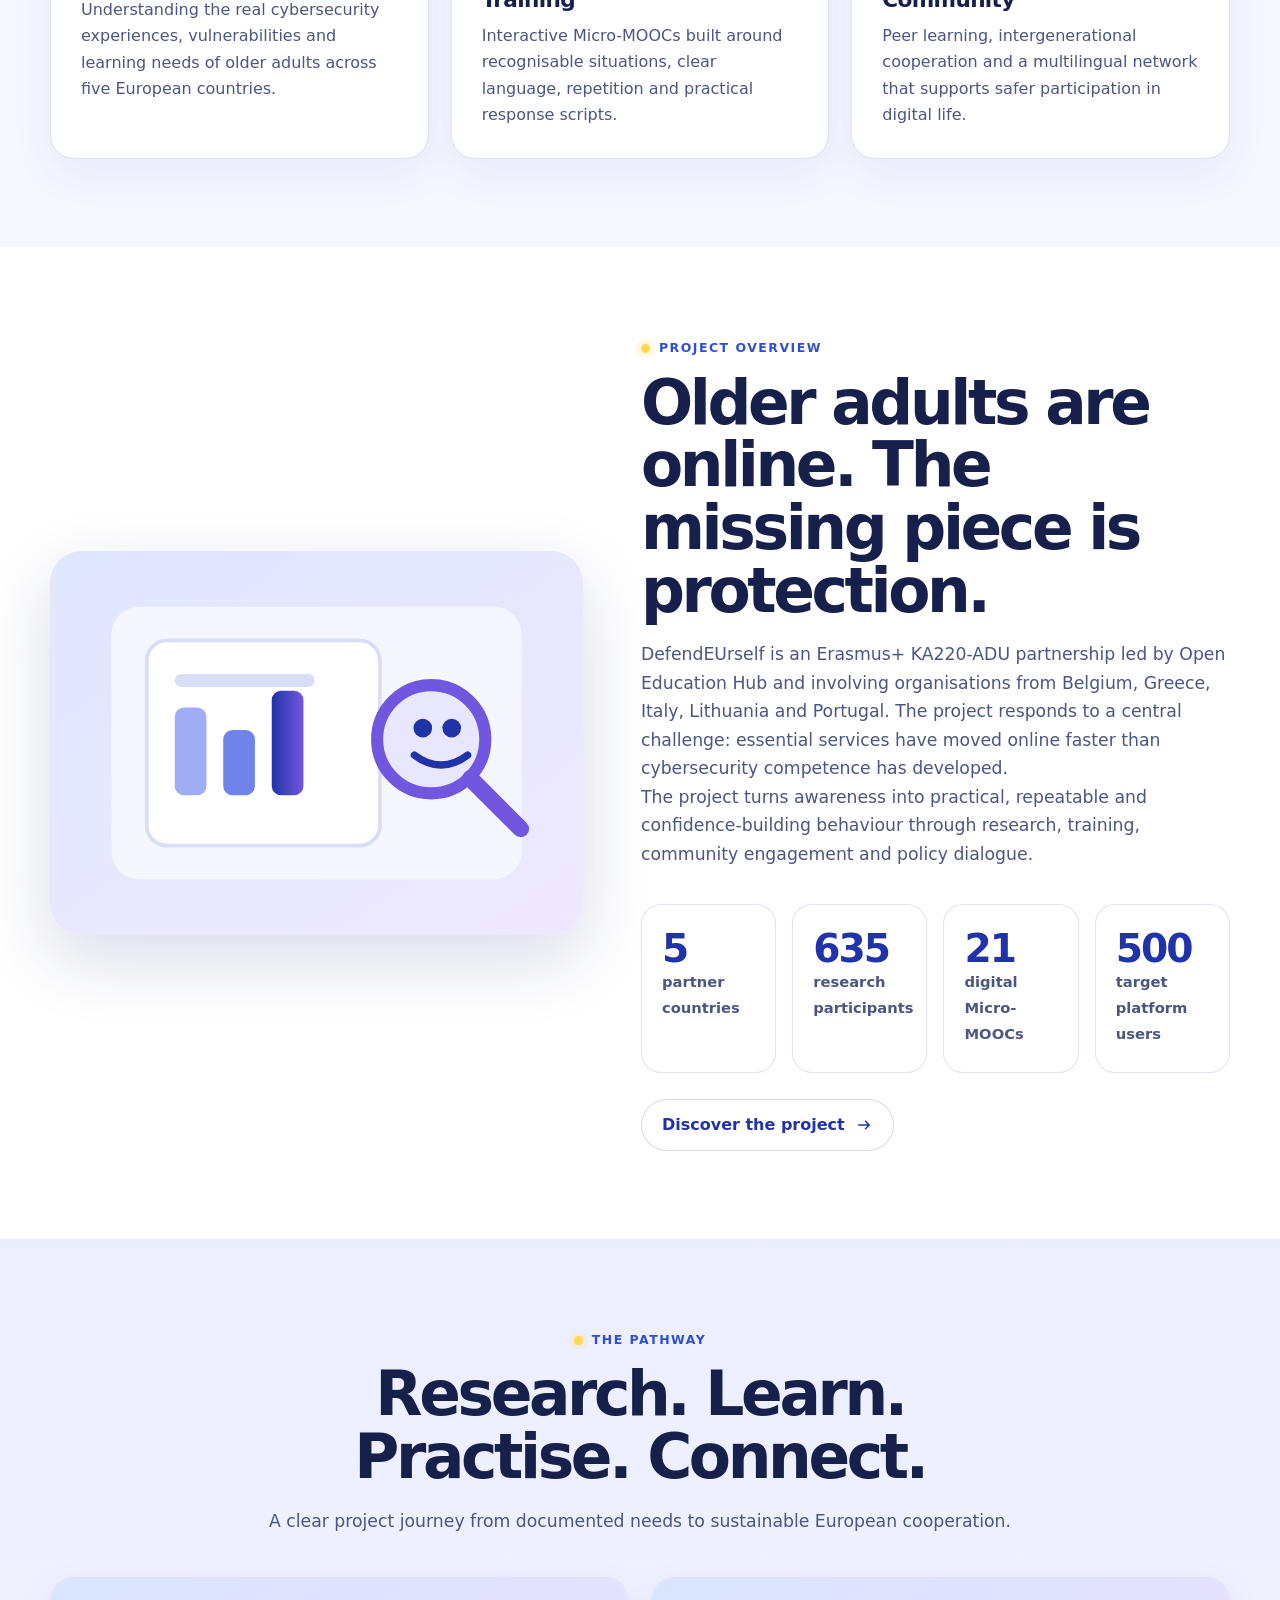
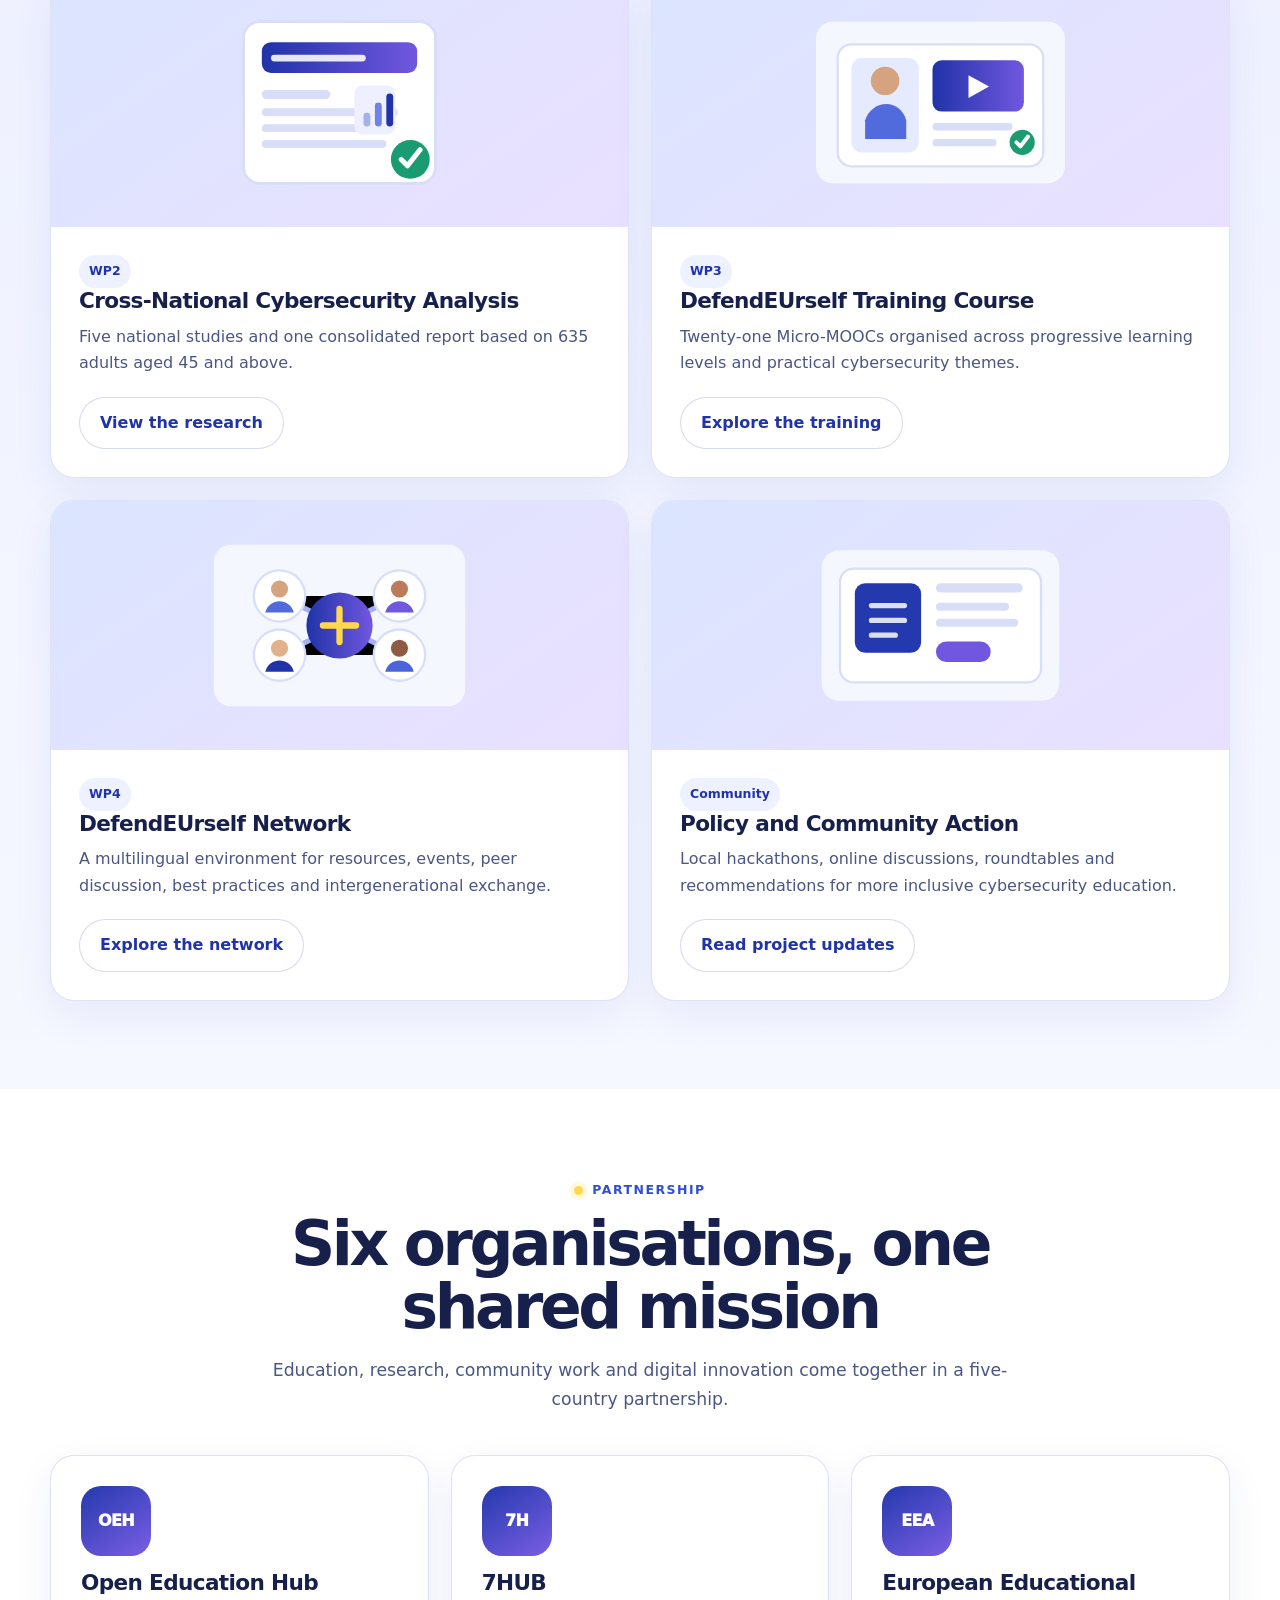
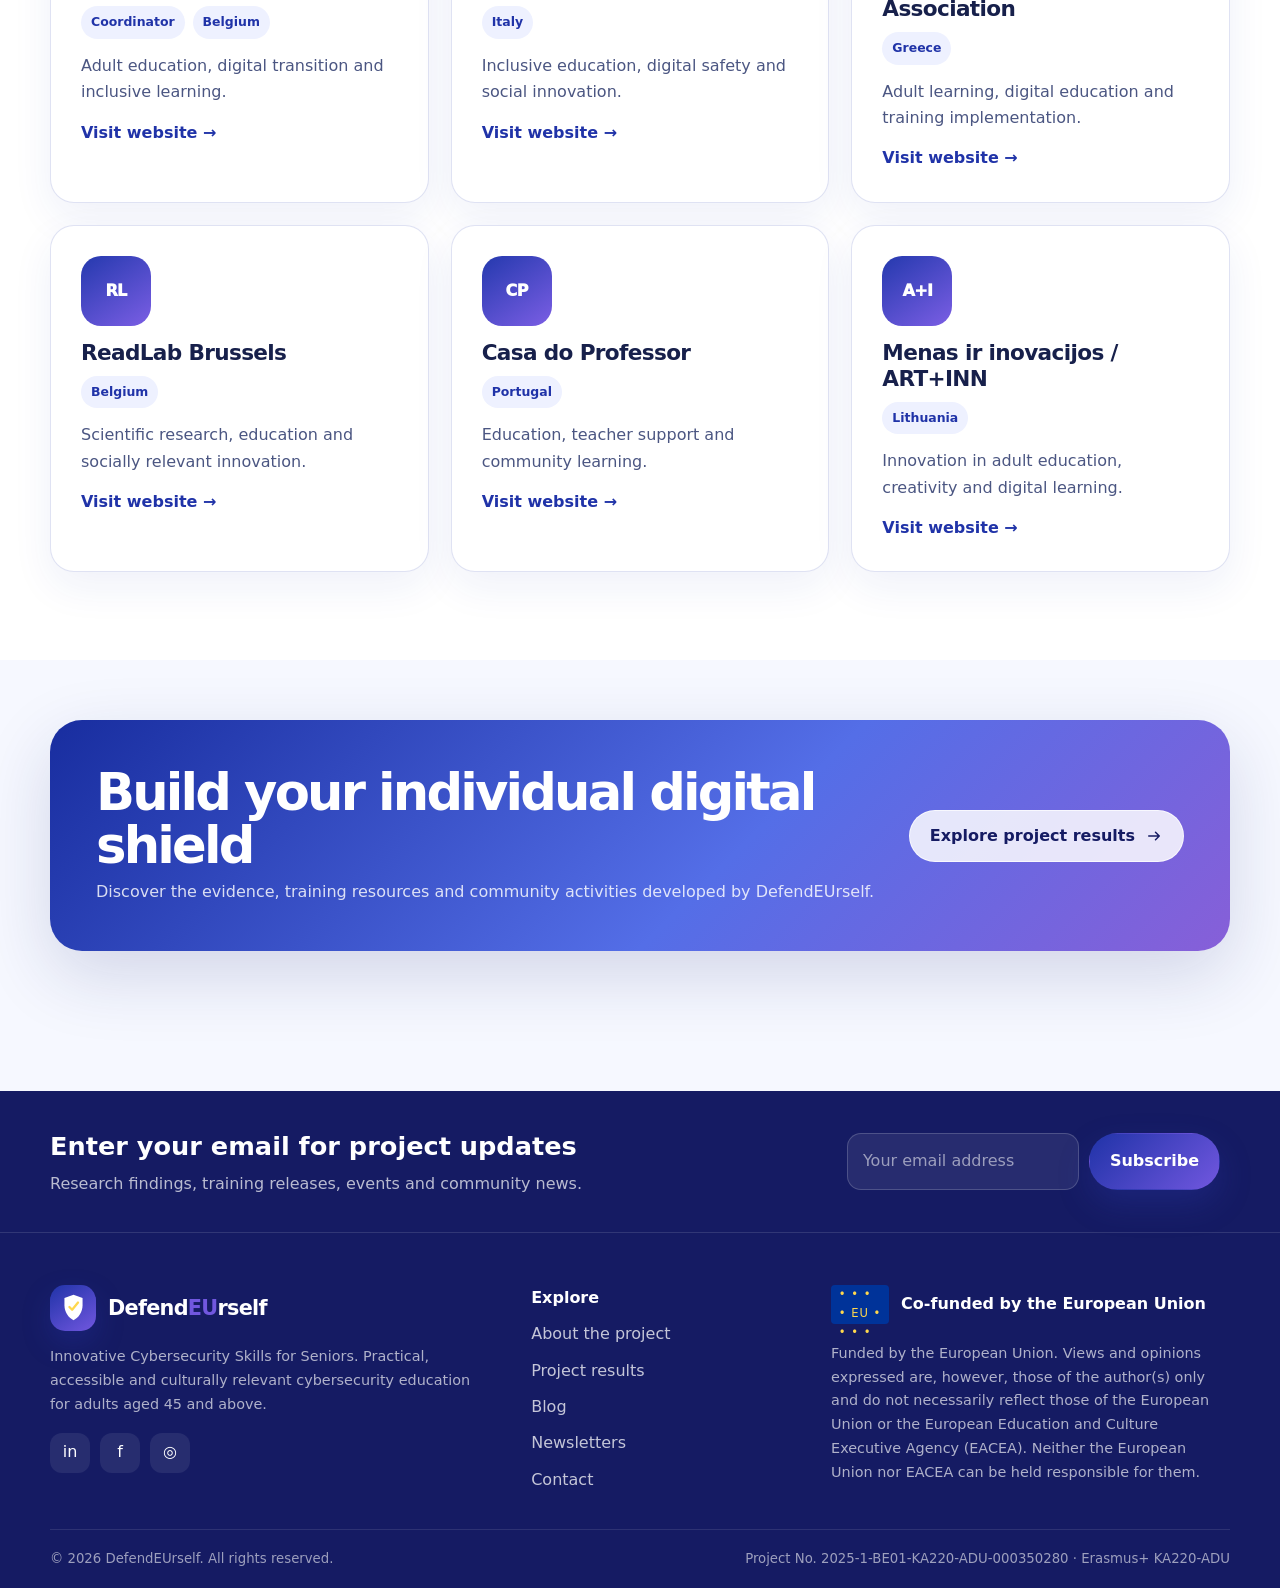
==== commit c362bd73: "Rename index (26).html to index.html" ====
--- a/index.html
+++ b/index.html
@@ -1,165 +1,166 @@
-<!doctype html>
-    <html lang="en">
-    <head>
-      <meta charset="utf-8">
-      <meta name="viewport" content="width=device-width, initial-scale=1">
-      <meta name="description" content="DefendEUrself develops practical cybersecurity skills and digital autonomy for adults aged 45 and above.">
-      <meta name="theme-color" content="#2033a8">
-      <title>Home | DefendEUrself</title>
-      <link rel="stylesheet" href="assets/css/styles.css">
-    </head>
-    <body>
+<!DOCTYPE html>
 
+<html lang="en">
+<head>
+<meta charset="utf-8"/>
+<meta content="width=device-width, initial-scale=1" name="viewport"/>
+<meta content="DefendEUrself develops practical cybersecurity skills and digital autonomy for adults aged 45 and above." name="description"/>
+<meta content="#2033a8" name="theme-color"/>
+<title>Home | DefendEUrself</title>
+<link href="assets/css/styles.css" rel="stylesheet"/>
+
+<style>
+.project-logo-panel{display:flex;justify-content:center;align-items:center;padding:20px;border-radius:28px;background:rgba(255,255,255,.92);border:1px solid rgba(32,51,168,.12);box-shadow:0 18px 45px rgba(20,33,92,.10);backdrop-filter:blur(4px)}
+.project-logo-panel img{display:block;max-width:min(100%,340px);width:100%;height:auto}
+.page-hero .project-logo-panel{margin-top:28px;max-width:360px}
+.hero-art.with-project-logo{display:flex;flex-direction:column;gap:20px;align-items:stretch}
+.hero-art.with-project-logo>img{width:100%;height:auto;display:block}
+@media (max-width: 900px){.page-hero .project-logo-panel{max-width:320px}}
+</style>
+</head>
+<body>
 <a class="skip-link" href="#main-content">Skip to content</a>
 <header class="site-header">
-  <div class="container nav-wrap">
-    <a class="brand" href="index.html" aria-label="DefendEUrself home">
-      <span class="brand-mark"><svg viewBox="0 0 64 64" aria-hidden="true"><path fill="currentColor" d="M32 4 52 11v16c0 15-8.7 27.4-20 33C20.7 54.4 12 42 12 27V11z"/><path d="m23 31 6 6 13-16" fill="none" stroke="#ffd84d" stroke-width="5" stroke-linecap="round" stroke-linejoin="round"/></svg></span>
-      <span>Defend<span class="eu">EU</span>rself</span>
-    </a>
-    <nav class="site-nav" aria-label="Primary navigation">
-      <a href="index.html" aria-current="page">Home</a><a href="about.html">About</a><a href="results.html">Results</a><a href="blog.html">Blog</a><a href="newsletters.html">Newsletters</a><a href="contact.html">Contact</a>
-      <a class="button button-primary nav-cta" href="results.html#training">Access training</a>
-    </nav>
-    <button class="mobile-menu-button" aria-label="Open navigation menu" aria-expanded="false"></button>
-  </div>
+<div class="container nav-wrap">
+<a aria-label="DefendEUrself home" class="brand" href="index.html">
+<span class="brand-mark"><svg aria-hidden="true" viewbox="0 0 64 64"><path d="M32 4 52 11v16c0 15-8.7 27.4-20 33C20.7 54.4 12 42 12 27V11z" fill="currentColor"></path><path d="m23 31 6 6 13-16" fill="none" stroke="#ffd84d" stroke-linecap="round" stroke-linejoin="round" stroke-width="5"></path></svg></span>
+<span>Defend<span class="eu">EU</span>rself</span>
+</a>
+<nav aria-label="Primary navigation" class="site-nav">
+<a aria-current="page" href="index.html">Home</a><a href="about.html">About</a><a href="results.html">Results</a><a href="blog.html">Blog</a><a href="newsletters.html">Newsletters</a><a href="contact.html">Contact</a>
+<a class="button button-primary nav-cta" href="results.html#training">Access training</a>
+</nav>
+<button aria-expanded="false" aria-label="Open navigation menu" class="mobile-menu-button"></button>
+</div>
 </header>
-
-      <main id="main-content">
+<main id="main-content">
 <section class="hero">
-  <div class="container">
-    <div class="hero-panel">
-      <div class="hero-grid">
-        <div class="hero-copy">
-          <div class="eyebrow"><span class="eyebrow-dot"></span>Erasmus+ cooperation partnership</div>
-          <h1>Defend<span>EU</span>rself</h1>
-          <p><strong>Innovative Cybersecurity Skills for Seniors.</strong> Practical cybersecurity education that helps older adults recognise online risks, respond safely and remain autonomous in an increasingly digital society.</p>
-          <div class="hero-actions">
-            <a class="button button-secondary" href="about.html">Learn more <svg viewBox="0 0 24 24" aria-hidden="true"><path fill="none" stroke="currentColor" stroke-width="2" stroke-linecap="round" stroke-linejoin="round" d="M5 12h14m-5-5 5 5-5 5"/></svg></a>
-            <a class="button button-primary" href="results.html">Explore the results <svg viewBox="0 0 24 24" aria-hidden="true"><path fill="none" stroke="currentColor" stroke-width="2" stroke-linecap="round" stroke-linejoin="round" d="M5 12h14m-5-5 5 5-5 5"/></svg></a>
-          </div>
-        </div>
-        <div class="hero-art">
-          <img src="assets/img/hero-illustration.svg" alt="Older adult using a laptop protected by a digital shield">
-          <div class="hero-badge">Digital autonomy, not digital fear<small>Clear actions for real-life online situations.</small></div>
-        </div>
-      </div>
-    </div>
-  </div>
+<div class="container">
+<div class="hero-panel">
+<div class="hero-grid">
+<div class="hero-copy">
+<div class="eyebrow"><span class="eyebrow-dot"></span>Erasmus+ cooperation partnership</div>
+<h1>Defend<span>EU</span>rself</h1>
+<p><strong>Innovative Cybersecurity Skills for Seniors.</strong> Practical cybersecurity education that helps older adults recognise online risks, respond safely and remain autonomous in an increasingly digital society.</p>
+<div class="hero-actions">
+<a class="button button-secondary" href="about.html">Learn more <svg aria-hidden="true" viewbox="0 0 24 24"><path d="M5 12h14m-5-5 5 5-5 5" fill="none" stroke="currentColor" stroke-linecap="round" stroke-linejoin="round" stroke-width="2"></path></svg></a>
+<a class="button button-primary" href="results.html">Explore the results <svg aria-hidden="true" viewbox="0 0 24 24"><path d="M5 12h14m-5-5 5 5-5 5" fill="none" stroke="currentColor" stroke-linecap="round" stroke-linejoin="round" stroke-width="2"></path></svg></a>
+</div>
+</div>
+<div class="hero-art with-project-logo">
+<img alt="Older adult using a laptop protected by a digital shield" src="assets/img/hero-illustration.svg"/>
+<div aria-label="DefendEUrself project logo" class="project-logo-panel"><img alt="DefendEUrself project logo" src="[data-uri]"/></div><div class="hero-badge">Digital autonomy, not digital fear<small>Clear actions for real-life online situations.</small></div>
+</div>
+</div>
+</div>
+</div>
 </section>
-
 <section class="section">
-  <div class="container">
-    <div class="section-header center reveal">
-      <div class="eyebrow"><span class="eyebrow-dot"></span>What the project does</div>
-      <h2>From evidence to confident digital behaviour</h2>
-      <p>DefendEUrself combines cross-national research, accessible training and a European support network to strengthen cybersecurity competence among adults aged 45 and above.</p>
-    </div>
-    <div class="pillar-grid">
-      <article class="pillar-card reveal"><div class="card-icon"><svg viewBox="0 0 24 24" aria-hidden="true"><path fill="none" stroke="currentColor" stroke-width="1.8" stroke-linecap="round" d="M4 19V9m5 10V5m5 14v-7m5 7V3"/><circle cx="17" cy="7" r="4" fill="none" stroke="currentColor" stroke-width="1.8"/><path d="m20 10 3 3" stroke="currentColor" stroke-width="1.8" stroke-linecap="round"/></svg></div><h3>Evidence-Based Research</h3><p>Understanding the real cybersecurity experiences, vulnerabilities and learning needs of older adults across five European countries.</p></article>
-      <article class="pillar-card reveal"><div class="card-icon"><svg viewBox="0 0 24 24" aria-hidden="true"><rect x="3" y="4" width="18" height="14" rx="2" fill="none" stroke="currentColor" stroke-width="1.8"/><path d="m10 8 5 3-5 3z" fill="currentColor"/><path d="M8 22h8M12 18v4" stroke="currentColor" stroke-width="1.8" stroke-linecap="round"/></svg></div><h3>Accessible Cybersecurity Training</h3><p>Interactive Micro-MOOCs built around recognisable situations, clear language, repetition and practical response scripts.</p></article>
-      <article class="pillar-card reveal"><div class="card-icon"><svg viewBox="0 0 24 24" aria-hidden="true"><circle cx="12" cy="6" r="3" fill="none" stroke="currentColor" stroke-width="1.8"/><circle cx="5" cy="17" r="3" fill="none" stroke="currentColor" stroke-width="1.8"/><circle cx="19" cy="17" r="3" fill="none" stroke="currentColor" stroke-width="1.8"/><path d="m10 8-3 6m7-6 3 6M8 17h8" fill="none" stroke="currentColor" stroke-width="1.8" stroke-linecap="round"/></svg></div><h3>Digital Resilience and Community</h3><p>Peer learning, intergenerational cooperation and a multilingual network that supports safer participation in digital life.</p></article>
-    </div>
-  </div>
+<div class="container">
+<div class="section-header center reveal">
+<div class="eyebrow"><span class="eyebrow-dot"></span>What the project does</div>
+<h2>From evidence to confident digital behaviour</h2>
+<p>DefendEUrself combines cross-national research, accessible training and a European support network to strengthen cybersecurity competence among adults aged 45 and above.</p>
+</div>
+<div class="pillar-grid">
+<article class="pillar-card reveal"><div class="card-icon"><svg aria-hidden="true" viewbox="0 0 24 24"><path d="M4 19V9m5 10V5m5 14v-7m5 7V3" fill="none" stroke="currentColor" stroke-linecap="round" stroke-width="1.8"></path><circle cx="17" cy="7" fill="none" r="4" stroke="currentColor" stroke-width="1.8"></circle><path d="m20 10 3 3" stroke="currentColor" stroke-linecap="round" stroke-width="1.8"></path></svg></div><h3>Evidence-Based Research</h3><p>Understanding the real cybersecurity experiences, vulnerabilities and learning needs of older adults across five European countries.</p></article>
+<article class="pillar-card reveal"><div class="card-icon"><svg aria-hidden="true" viewbox="0 0 24 24"><rect fill="none" height="14" rx="2" stroke="currentColor" stroke-width="1.8" width="18" x="3" y="4"></rect><path d="m10 8 5 3-5 3z" fill="currentColor"></path><path d="M8 22h8M12 18v4" stroke="currentColor" stroke-linecap="round" stroke-width="1.8"></path></svg></div><h3>Accessible Cybersecurity Training</h3><p>Interactive Micro-MOOCs built around recognisable situations, clear language, repetition and practical response scripts.</p></article>
+<article class="pillar-card reveal"><div class="card-icon"><svg aria-hidden="true" viewbox="0 0 24 24"><circle cx="12" cy="6" fill="none" r="3" stroke="currentColor" stroke-width="1.8"></circle><circle cx="5" cy="17" fill="none" r="3" stroke="currentColor" stroke-width="1.8"></circle><circle cx="19" cy="17" fill="none" r="3" stroke="currentColor" stroke-width="1.8"></circle><path d="m10 8-3 6m7-6 3 6M8 17h8" fill="none" stroke="currentColor" stroke-linecap="round" stroke-width="1.8"></path></svg></div><h3>Digital Resilience and Community</h3><p>Peer learning, intergenerational cooperation and a multilingual network that supports safer participation in digital life.</p></article>
+</div>
+</div>
 </section>
-
 <section class="section section-alt">
-  <div class="container split">
-    <div class="split-art reveal"><img src="assets/img/research.svg" alt="Illustration of survey research and analysis"></div>
-    <div class="split-content reveal">
-      <div class="eyebrow"><span class="eyebrow-dot"></span>Project overview</div>
-      <h2>Older adults are online. The missing piece is protection.</h2>
-      <p>DefendEUrself is an Erasmus+ KA220-ADU partnership led by Open Education Hub and involving organisations from Belgium, Greece, Italy, Lithuania and Portugal. The project responds to a central challenge: essential services have moved online faster than cybersecurity competence has developed.</p>
-      <p>The project turns awareness into practical, repeatable and confidence-building behaviour through research, training, community engagement and policy dialogue.</p>
-      <div class="stats-grid">
-        <div class="stat"><strong data-counter="5">0</strong><span>partner countries</span></div>
-        <div class="stat"><strong data-counter="635">0</strong><span>research participants</span></div>
-        <div class="stat"><strong data-counter="21">0</strong><span>digital Micro-MOOCs</span></div>
-        <div class="stat"><strong data-counter="500">0</strong><span>target platform users</span></div>
-      </div>
-      <div style="margin-top:26px"><a class="button button-ghost" href="about.html">Discover the project <svg viewBox="0 0 24 24" aria-hidden="true"><path fill="none" stroke="currentColor" stroke-width="2" stroke-linecap="round" stroke-linejoin="round" d="M5 12h14m-5-5 5 5-5 5"/></svg></a></div>
-    </div>
-  </div>
+<div class="container split">
+<div class="split-art reveal"><img alt="Illustration of survey research and analysis" src="assets/img/research.svg"/></div>
+<div class="split-content reveal">
+<div class="eyebrow"><span class="eyebrow-dot"></span>Project overview</div>
+<h2>Older adults are online. The missing piece is protection.</h2>
+<p>DefendEUrself is an Erasmus+ KA220-ADU partnership led by Open Education Hub and involving organisations from Belgium, Greece, Italy, Lithuania and Portugal. The project responds to a central challenge: essential services have moved online faster than cybersecurity competence has developed.</p>
+<p>The project turns awareness into practical, repeatable and confidence-building behaviour through research, training, community engagement and policy dialogue.</p>
+<div class="stats-grid">
+<div class="stat"><strong data-counter="5">0</strong><span>partner countries</span></div>
+<div class="stat"><strong data-counter="635">0</strong><span>research participants</span></div>
+<div class="stat"><strong data-counter="21">0</strong><span>digital Micro-MOOCs</span></div>
+<div class="stat"><strong data-counter="500">0</strong><span>target platform users</span></div>
+</div>
+<div style="margin-top:26px"><a class="button button-ghost" href="about.html">Discover the project <svg aria-hidden="true" viewbox="0 0 24 24"><path d="M5 12h14m-5-5 5 5-5 5" fill="none" stroke="currentColor" stroke-linecap="round" stroke-linejoin="round" stroke-width="2"></path></svg></a></div>
+</div>
+</div>
 </section>
-
 <section class="section section-gradient">
-  <div class="container">
-    <div class="section-header center reveal"><div class="eyebrow"><span class="eyebrow-dot"></span>The pathway</div><h2>Research. Learn. Practise. Connect.</h2><p>A clear project journey from documented needs to sustainable European cooperation.</p></div>
-    <div class="result-grid">
-      <article class="result-card reveal"><div class="result-visual"><img src="assets/img/report.svg" alt="International report illustration"></div><div class="result-body"><span class="tag">WP2</span><h3>Cross-National Cybersecurity Analysis</h3><p>Five national studies and one consolidated report based on 635 adults aged 45 and above.</p><a class="button button-ghost" href="results.html#report">View the research</a></div></article>
-      <article class="result-card reveal"><div class="result-visual"><img src="assets/img/training.svg" alt="Online training illustration"></div><div class="result-body"><span class="tag">WP3</span><h3>DefendEUrself Training Course</h3><p>Twenty-one Micro-MOOCs organised across progressive learning levels and practical cybersecurity themes.</p><a class="button button-ghost" href="results.html#training">Explore the training</a></div></article>
-      <article class="result-card reveal"><div class="result-visual"><img src="assets/img/network.svg" alt="European network illustration"></div><div class="result-body"><span class="tag">WP4</span><h3>DefendEUrself Network</h3><p>A multilingual environment for resources, events, peer discussion, best practices and intergenerational exchange.</p><a class="button button-ghost" href="results.html#network">Explore the network</a></div></article>
-      <article class="result-card reveal"><div class="result-visual"><img src="assets/img/newsletter.svg" alt="Project communication illustration"></div><div class="result-body"><span class="tag">Community</span><h3>Policy and Community Action</h3><p>Local hackathons, online discussions, roundtables and recommendations for more inclusive cybersecurity education.</p><a class="button button-ghost" href="blog.html">Read project updates</a></div></article>
-    </div>
-  </div>
+<div class="container">
+<div class="section-header center reveal"><div class="eyebrow"><span class="eyebrow-dot"></span>The pathway</div><h2>Research. Learn. Practise. Connect.</h2><p>A clear project journey from documented needs to sustainable European cooperation.</p></div>
+<div class="result-grid">
+<article class="result-card reveal"><div class="result-visual"><img alt="International report illustration" src="assets/img/report.svg"/></div><div class="result-body"><span class="tag">WP2</span><h3>Cross-National Cybersecurity Analysis</h3><p>Five national studies and one consolidated report based on 635 adults aged 45 and above.</p><a class="button button-ghost" href="results.html#report">View the research</a></div></article>
+<article class="result-card reveal"><div class="result-visual"><img alt="Online training illustration" src="assets/img/training.svg"/></div><div class="result-body"><span class="tag">WP3</span><h3>DefendEUrself Training Course</h3><p>Twenty-one Micro-MOOCs organised across progressive learning levels and practical cybersecurity themes.</p><a class="button button-ghost" href="results.html#training">Explore the training</a></div></article>
+<article class="result-card reveal"><div class="result-visual"><img alt="European network illustration" src="assets/img/network.svg"/></div><div class="result-body"><span class="tag">WP4</span><h3>DefendEUrself Network</h3><p>A multilingual environment for resources, events, peer discussion, best practices and intergenerational exchange.</p><a class="button button-ghost" href="results.html#network">Explore the network</a></div></article>
+<article class="result-card reveal"><div class="result-visual"><img alt="Project communication illustration" src="assets/img/newsletter.svg"/></div><div class="result-body"><span class="tag">Community</span><h3>Policy and Community Action</h3><p>Local hackathons, online discussions, roundtables and recommendations for more inclusive cybersecurity education.</p><a class="button button-ghost" href="blog.html">Read project updates</a></div></article>
+</div>
+</div>
 </section>
-
 <section class="section section-alt">
-  <div class="container">
-    <div class="section-header center reveal"><div class="eyebrow"><span class="eyebrow-dot"></span>Partnership</div><h2>Six organisations, one shared mission</h2><p>Education, research, community work and digital innovation come together in a five-country partnership.</p></div>
-    <div class="partner-grid">
-      <article class="partner-card reveal"><div class="partner-logo">OEH</div><div><h3>Open Education Hub</h3><div class="partner-meta"><span class="tag">Coordinator</span><span class="tag">Belgium</span></div></div><p>Adult education, digital transition and inclusive learning.</p><a href="https://openeducationhub.eu/" target="_blank" rel="noopener">Visit website →</a></article>
-      <article class="partner-card reveal"><div class="partner-logo">7H</div><div><h3>7HUB</h3><div class="partner-meta"><span class="tag">Italy</span></div></div><p>Inclusive education, digital safety and social innovation.</p><a href="https://www.7hub.eu/" target="_blank" rel="noopener">Visit website →</a></article>
-      <article class="partner-card reveal"><div class="partner-logo">EEA</div><div><h3>European Educational Association</h3><div class="partner-meta"><span class="tag">Greece</span></div></div><p>Adult learning, digital education and training implementation.</p><a href="https://www.iekeuroteam.gr/" target="_blank" rel="noopener">Visit website →</a></article>
-      <article class="partner-card reveal"><div class="partner-logo">RL</div><div><h3>ReadLab Brussels</h3><div class="partner-meta"><span class="tag">Belgium</span></div></div><p>Scientific research, education and socially relevant innovation.</p><a href="https://brussels.read-lab.eu/" target="_blank" rel="noopener">Visit website →</a></article>
-      <article class="partner-card reveal"><div class="partner-logo">CP</div><div><h3>Casa do Professor</h3><div class="partner-meta"><span class="tag">Portugal</span></div></div><p>Education, teacher support and community learning.</p><a href="https://www.casadoprofessor.pt/" target="_blank" rel="noopener">Visit website →</a></article>
-      <article class="partner-card reveal"><div class="partner-logo">A+I</div><div><h3>Menas ir inovacijos / ART+INN</h3><div class="partner-meta"><span class="tag">Lithuania</span></div></div><p>Innovation in adult education, creativity and digital learning.</p><a href="https://www.art-inn.org/" target="_blank" rel="noopener">Visit website →</a></article>
-    </div>
-  </div>
+<div class="container">
+<div class="section-header center reveal"><div class="eyebrow"><span class="eyebrow-dot"></span>Partnership</div><h2>Six organisations, one shared mission</h2><p>Education, research, community work and digital innovation come together in a five-country partnership.</p></div>
+<div class="partner-grid">
+<article class="partner-card reveal"><div class="partner-logo">OEH</div><div><h3>Open Education Hub</h3><div class="partner-meta"><span class="tag">Coordinator</span><span class="tag">Belgium</span></div></div><p>Adult education, digital transition and inclusive learning.</p><a href="https://openeducationhub.eu/" rel="noopener" target="_blank">Visit website →</a></article>
+<article class="partner-card reveal"><div class="partner-logo">7H</div><div><h3>7HUB</h3><div class="partner-meta"><span class="tag">Italy</span></div></div><p>Inclusive education, digital safety and social innovation.</p><a href="https://www.7hub.eu/" rel="noopener" target="_blank">Visit website →</a></article>
+<article class="partner-card reveal"><div class="partner-logo">EEA</div><div><h3>European Educational Association</h3><div class="partner-meta"><span class="tag">Greece</span></div></div><p>Adult learning, digital education and training implementation.</p><a href="https://www.iekeuroteam.gr/" rel="noopener" target="_blank">Visit website →</a></article>
+<article class="partner-card reveal"><div class="partner-logo">RL</div><div><h3>ReadLab Brussels</h3><div class="partner-meta"><span class="tag">Belgium</span></div></div><p>Scientific research, education and socially relevant innovation.</p><a href="https://brussels.read-lab.eu/" rel="noopener" target="_blank">Visit website →</a></article>
+<article class="partner-card reveal"><div class="partner-logo">CP</div><div><h3>Casa do Professor</h3><div class="partner-meta"><span class="tag">Portugal</span></div></div><p>Education, teacher support and community learning.</p><a href="https://www.casadoprofessor.pt/" rel="noopener" target="_blank">Visit website →</a></article>
+<article class="partner-card reveal"><div class="partner-logo">A+I</div><div><h3>Menas ir inovacijos / ART+INN</h3><div class="partner-meta"><span class="tag">Lithuania</span></div></div><p>Innovation in adult education, creativity and digital learning.</p><a href="https://www.art-inn.org/" rel="noopener" target="_blank">Visit website →</a></article>
+</div>
+</div>
 </section>
-
 <section class="section-sm">
-  <div class="container cta-panel reveal"><div><h2>Build your individual digital shield</h2><p>Discover the evidence, training resources and community activities developed by DefendEUrself.</p></div><a class="button button-secondary" href="results.html">Explore project results <svg viewBox="0 0 24 24" aria-hidden="true"><path fill="none" stroke="currentColor" stroke-width="2" stroke-linecap="round" stroke-linejoin="round" d="M5 12h14m-5-5 5 5-5 5"/></svg></a></div>
+<div class="container cta-panel reveal"><div><h2>Build your individual digital shield</h2><p>Discover the evidence, training resources and community activities developed by DefendEUrself.</p></div><a class="button button-secondary" href="results.html">Explore project results <svg aria-hidden="true" viewbox="0 0 24 24"><path d="M5 12h14m-5-5 5 5-5 5" fill="none" stroke="currentColor" stroke-linecap="round" stroke-linejoin="round" stroke-width="2"></path></svg></a></div>
 </section>
 </main>
-
 <footer class="site-footer">
-  <div class="newsletter-strip">
-    <div class="container newsletter-inline">
-      <div>
-        <h2>Enter your email for project updates</h2>
-        <p>Research findings, training releases, events and community news.</p>
-      </div>
-      <form class="newsletter-form" data-demo-form data-success="Thank you. You are on the project update list for this demo.">
-        <label class="sr-only" for="footer-email">Email address</label>
-        <input id="footer-email" type="email" placeholder="Your email address" required>
-        <button class="button button-primary" type="submit">Subscribe</button>
-        <span class="form-status" aria-live="polite"></span>
-      </form>
-    </div>
-  </div>
-  <div class="footer-main">
-    <div class="container footer-grid">
-      <div class="footer-brand">
-        <a class="brand" href="index.html"><span class="brand-mark"><svg viewBox="0 0 64 64" aria-hidden="true"><path fill="currentColor" d="M32 4 52 11v16c0 15-8.7 27.4-20 33C20.7 54.4 12 42 12 27V11z"/><path d="m23 31 6 6 13-16" fill="none" stroke="#ffd84d" stroke-width="5" stroke-linecap="round" stroke-linejoin="round"/></svg></span><span>Defend<span class="eu">EU</span>rself</span></a>
-        <p>Innovative Cybersecurity Skills for Seniors. Practical, accessible and culturally relevant cybersecurity education for adults aged 45 and above.</p>
-        <div class="social-links" aria-label="Social media placeholders">
-          <a href="#" aria-label="LinkedIn">in</a><a href="#" aria-label="Facebook">f</a><a href="#" aria-label="Instagram">◎</a>
-        </div>
-      </div>
-      <div class="footer-links">
-        <strong>Explore</strong>
-        <a href="about.html">About the project</a>
-        <a href="results.html">Project results</a>
-        <a href="blog.html">Blog</a>
-        <a href="newsletters.html">Newsletters</a>
-        <a href="contact.html">Contact</a>
-      </div>
-      <div>
-        <div class="funding-lockup">
-          <div class="eu-flag" aria-hidden="true">• • •<br>• EU •<br>• • •</div>
-          <strong>Co-funded by the European Union</strong>
-        </div>
-        <p class="footer-disclaimer">Funded by the European Union. Views and opinions expressed are, however, those of the author(s) only and do not necessarily reflect those of the European Union or the European Education and Culture Executive Agency (EACEA). Neither the European Union nor EACEA can be held responsible for them.</p>
-      </div>
-    </div>
-  </div>
-  <div class="container footer-bottom">
-    <span>© <span data-current-year></span> DefendEUrself. All rights reserved.</span>
-    <span>Project No. 2025-1-BE01-KA220-ADU-000350280 · Erasmus+ KA220-ADU</span>
-  </div>
+<div class="newsletter-strip">
+<div class="container newsletter-inline">
+<div>
+<h2>Enter your email for project updates</h2>
+<p>Research findings, training releases, events and community news.</p>
+</div>
+<form class="newsletter-form" data-demo-form="" data-success="Thank you. You are on the project update list for this demo.">
+<label class="sr-only" for="footer-email">Email address</label>
+<input id="footer-email" placeholder="Your email address" required="" type="email"/>
+<button class="button button-primary" type="submit">Subscribe</button>
+<span aria-live="polite" class="form-status"></span>
+</form>
+</div>
+</div>
+<div class="footer-main">
+<div class="container footer-grid">
+<div class="footer-brand">
+<a class="brand" href="index.html"><span class="brand-mark"><svg aria-hidden="true" viewbox="0 0 64 64"><path d="M32 4 52 11v16c0 15-8.7 27.4-20 33C20.7 54.4 12 42 12 27V11z" fill="currentColor"></path><path d="m23 31 6 6 13-16" fill="none" stroke="#ffd84d" stroke-linecap="round" stroke-linejoin="round" stroke-width="5"></path></svg></span><span>Defend<span class="eu">EU</span>rself</span></a>
+<p>Innovative Cybersecurity Skills for Seniors. Practical, accessible and culturally relevant cybersecurity education for adults aged 45 and above.</p>
+<div aria-label="Social media placeholders" class="social-links">
+<a aria-label="LinkedIn" href="#">in</a><a aria-label="Facebook" href="#">f</a><a aria-label="Instagram" href="#">◎</a>
+</div>
+</div>
+<div class="footer-links">
+<strong>Explore</strong>
+<a href="about.html">About the project</a>
+<a href="results.html">Project results</a>
+<a href="blog.html">Blog</a>
+<a href="newsletters.html">Newsletters</a>
+<a href="contact.html">Contact</a>
+</div>
+<div>
+<div class="funding-lockup">
+<div aria-hidden="true" class="eu-flag">• • •<br/>• EU •<br/>• • •</div>
+<strong>Co-funded by the European Union</strong>
+</div>
+<p class="footer-disclaimer">Funded by the European Union. Views and opinions expressed are, however, those of the author(s) only and do not necessarily reflect those of the European Union or the European Education and Culture Executive Agency (EACEA). Neither the European Union nor EACEA can be held responsible for them.</p>
+</div>
+</div>
+</div>
+<div class="container footer-bottom">
+<span>© <span data-current-year=""></span> DefendEUrself. All rights reserved.</span>
+<span>Project No. 2025-1-BE01-KA220-ADU-000350280 · Erasmus+ KA220-ADU</span>
+</div>
 </footer>
 <script src="assets/js/main.js"></script>
-
-    </body>
-    </html>+</body>
+</html>
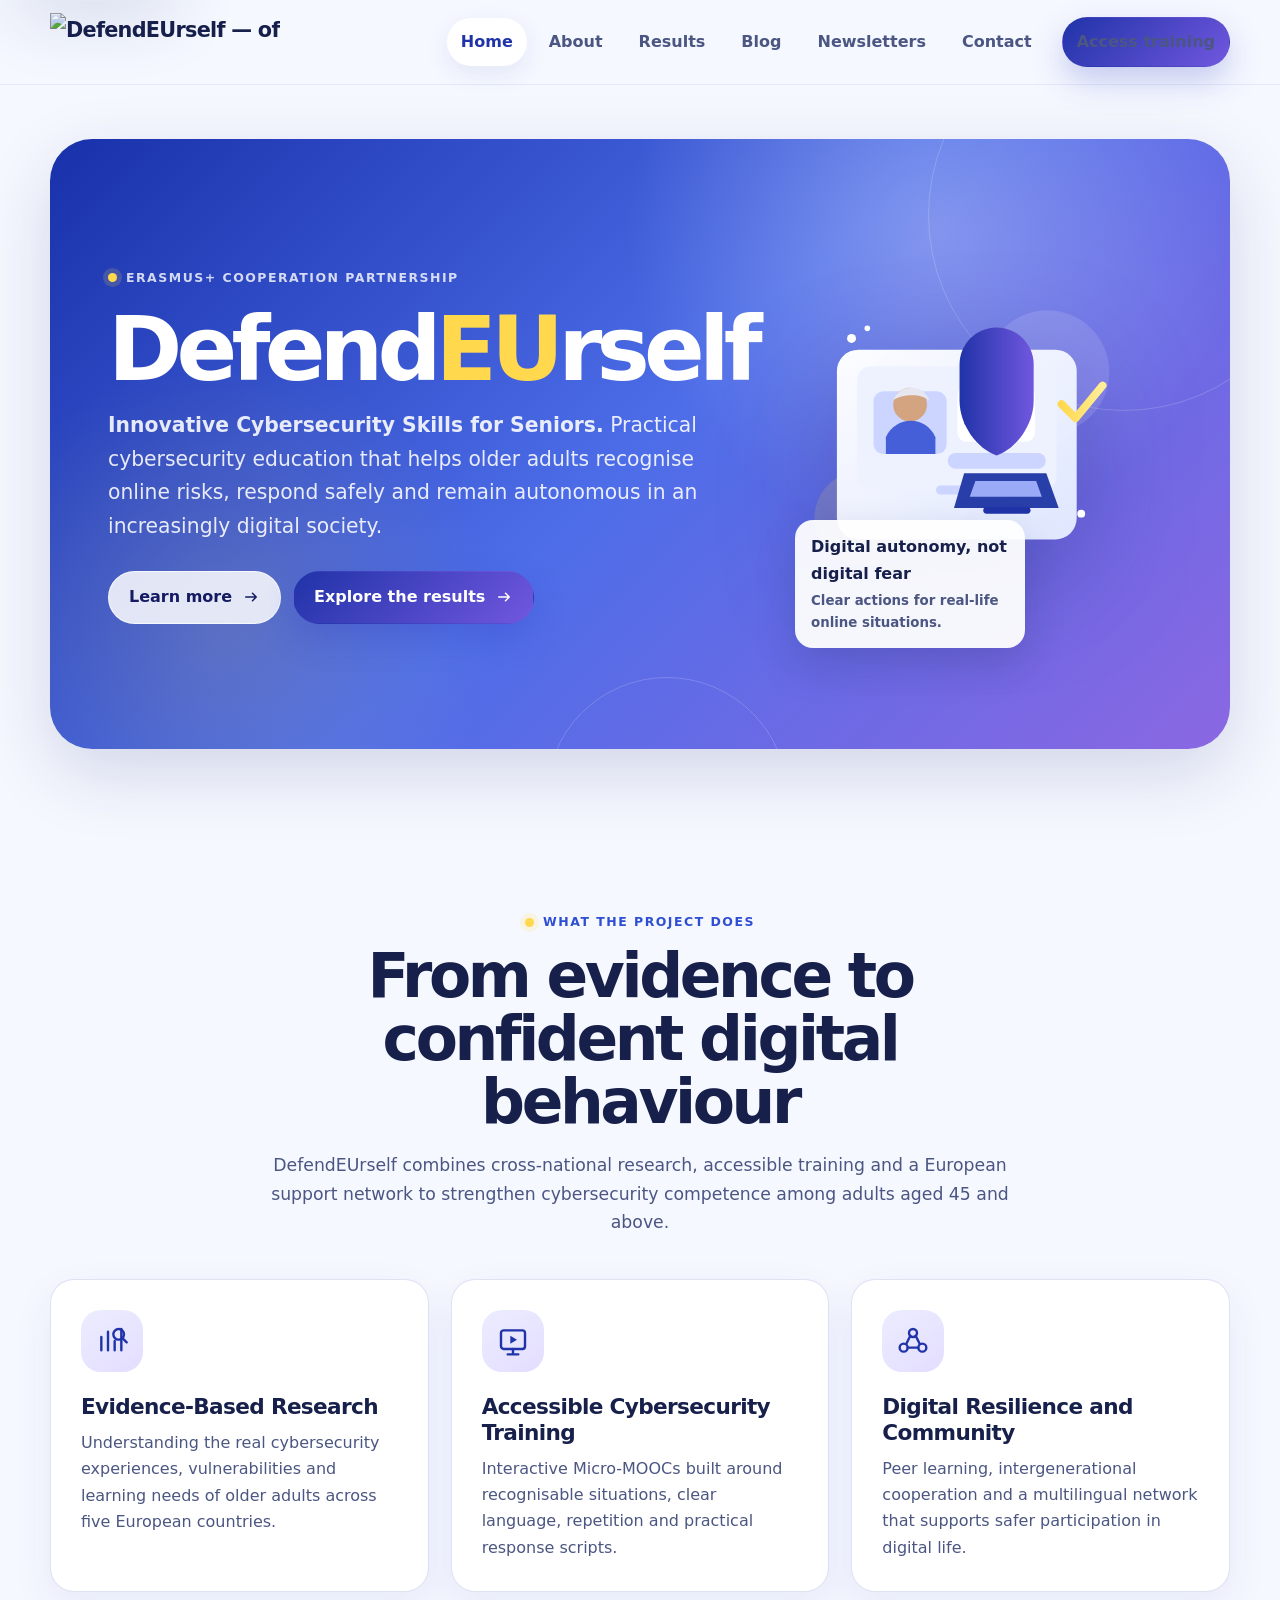
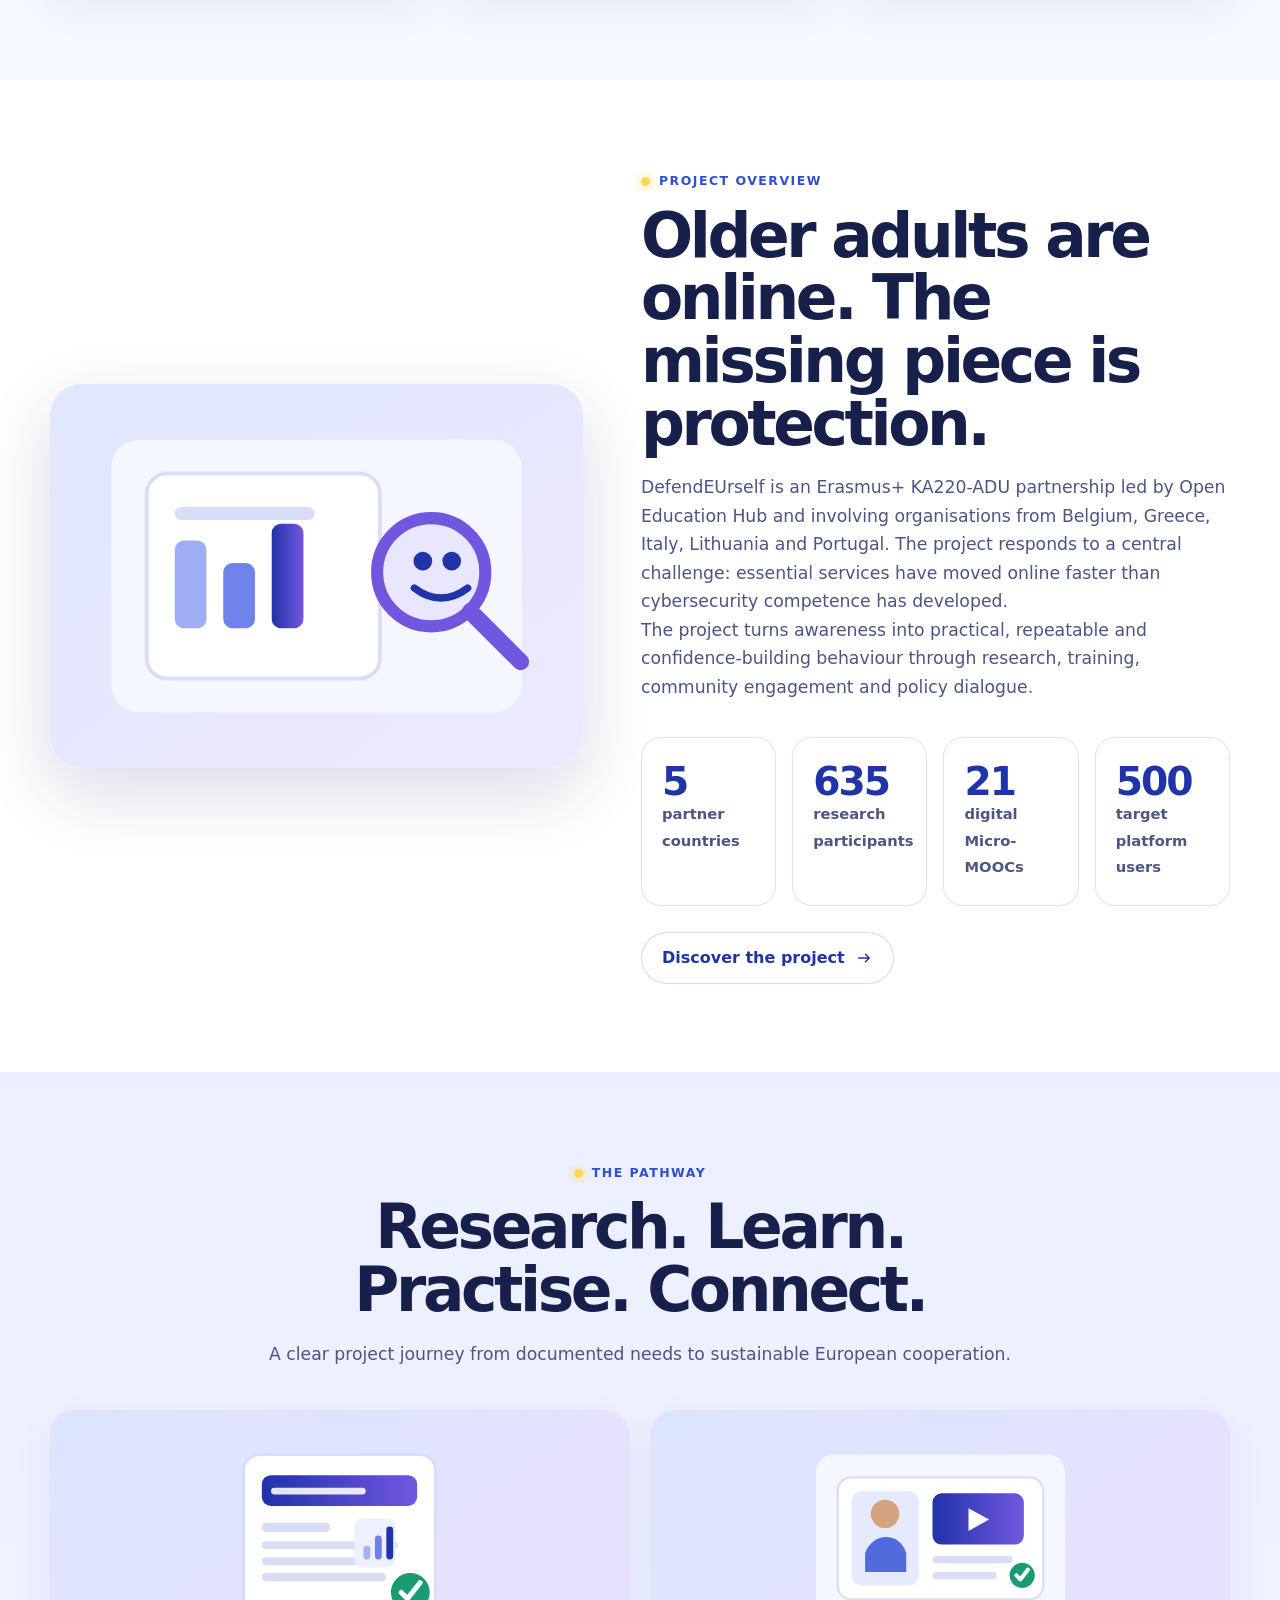
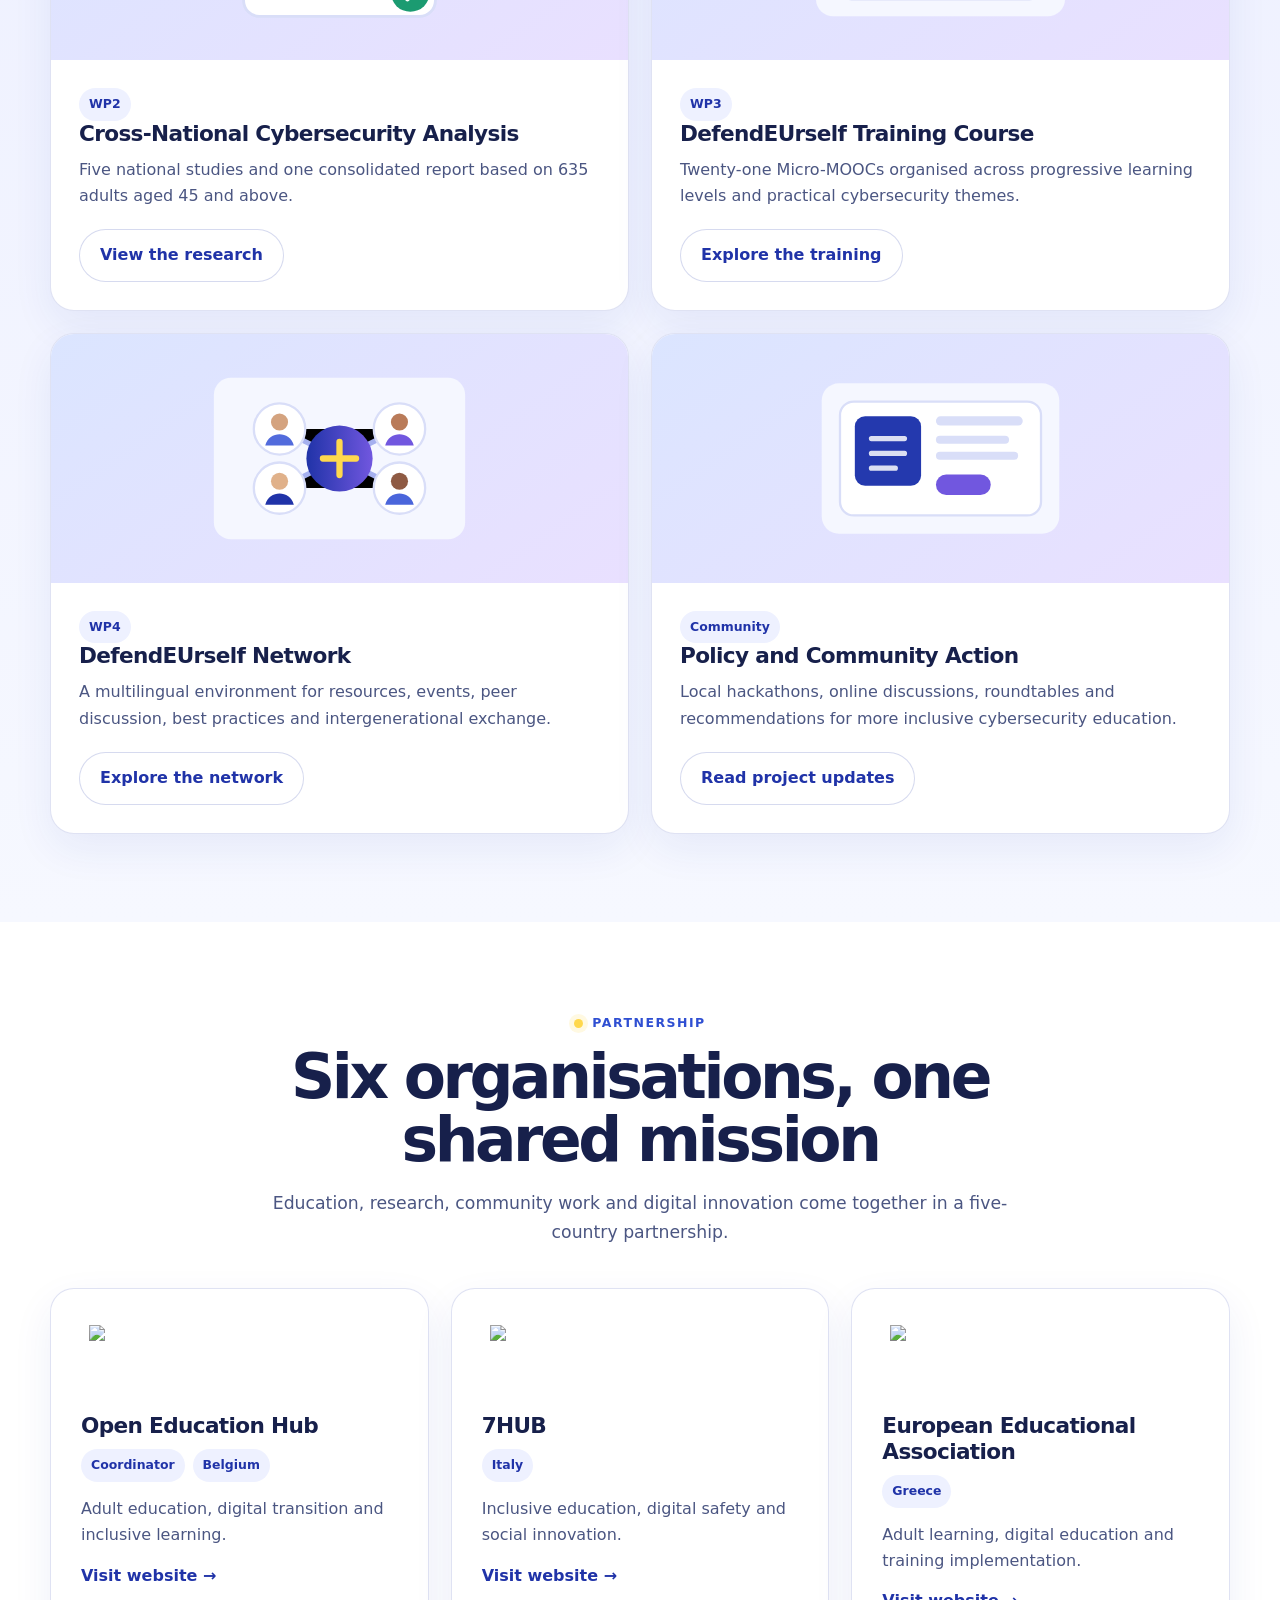
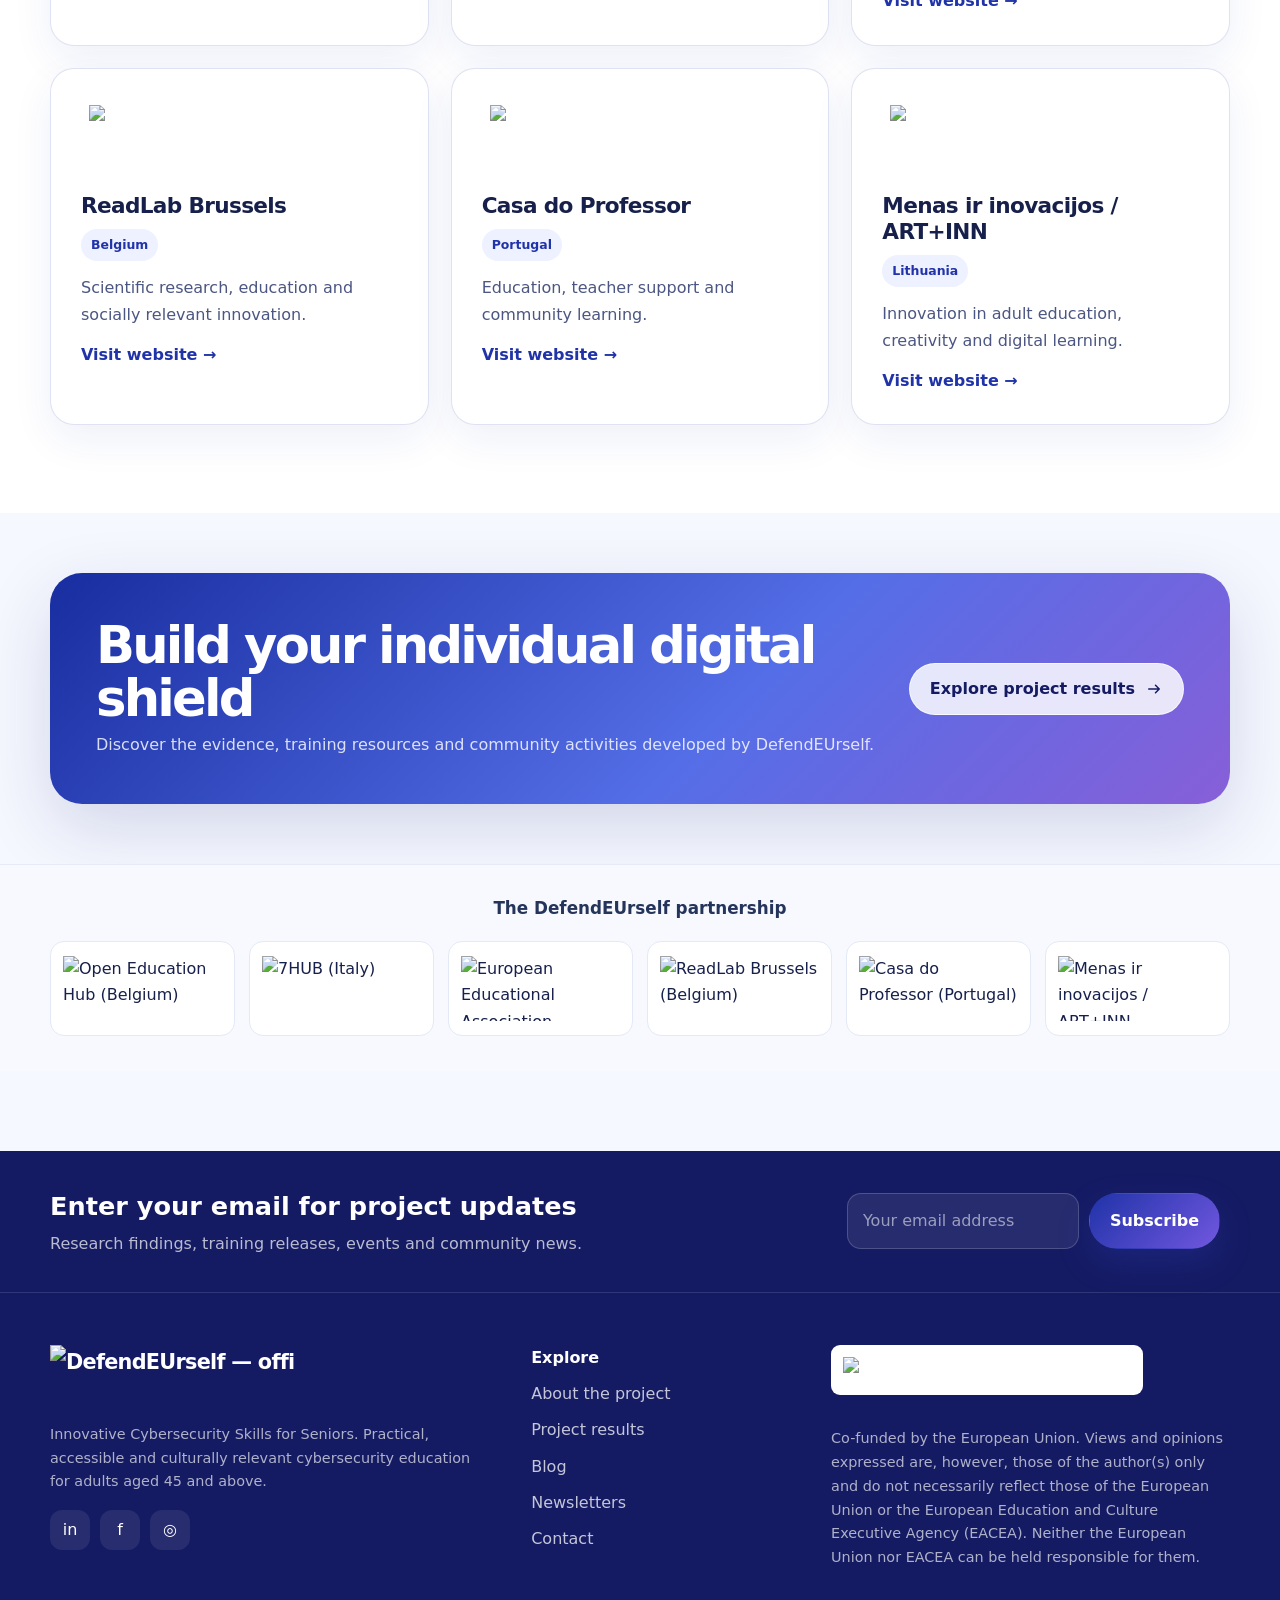
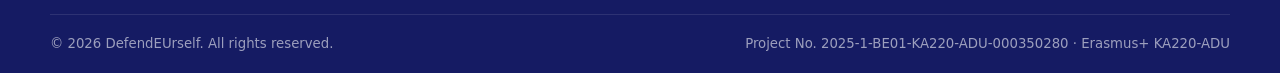
==== commit a7f36fc1: "Add files via upload" ====
--- a/index.html
+++ b/index.html
@@ -8,27 +8,33 @@
 <meta content="#2033a8" name="theme-color"/>
 <title>Home | DefendEUrself</title>
 <link href="assets/css/styles.css" rel="stylesheet"/>
-
-<style>
-.project-logo-panel{display:flex;justify-content:center;align-items:center;padding:20px;border-radius:28px;background:rgba(255,255,255,.92);border:1px solid rgba(32,51,168,.12);box-shadow:0 18px 45px rgba(20,33,92,.10);backdrop-filter:blur(4px)}
-.project-logo-panel img{display:block;max-width:min(100%,340px);width:100%;height:auto}
-.page-hero .project-logo-panel{margin-top:28px;max-width:360px}
-.hero-art.with-project-logo{display:flex;flex-direction:column;gap:20px;align-items:stretch}
-.hero-art.with-project-logo>img{width:100%;height:auto;display:block}
-@media (max-width: 900px){.page-hero .project-logo-panel{max-width:320px}}
-</style>
-</head>
+<link href="https://static.wixstatic.com/media/617281_b0adae8fddb74f89bafffd43a60692ee~mv2.png" rel="icon" type="image/png"/><link href="https://static.wixstatic.com/media/617281_b0adae8fddb74f89bafffd43a60692ee~mv2.png" rel="apple-touch-icon"/><style id="defend-brand-style">
+/* Branding DefendEUrself: unico logo ufficiale, sei partner, riconoscimento UE */
+.site-header .brand,.site-footer .brand{display:inline-flex!important;align-items:center!important;min-height:54px!important;gap:0!important;max-width:100%!important}
+.site-header .brand img.project-original-logo{height:58px!important;width:auto!important;max-width:230px!important;object-fit:contain!important;display:block!important}
+.site-footer .brand img.project-original-logo{height:64px!important;width:auto!important;max-width:245px!important;object-fit:contain!important;display:block!important}
+.brand .project-sr-only{position:absolute;width:1px;height:1px;clip-path:inset(50%);white-space:nowrap;overflow:hidden}
+.partner-logo{display:flex!important;align-items:center!important;justify-content:center!important;min-height:80px!important;padding:8px!important;background:white!important;overflow:hidden!important;}
+.partner-logo .partner-original-logo{width:100%!important;height:68px!important;max-width:200px!important;object-fit:contain!important;display:block!important;}
+.partner-brand-strip{padding:30px 0 35px;background:#f7f9ff;border-top:1px solid #e6ebf5;}
+.partner-brand-strip .partner-brand-title{text-align:center;margin:0 0 18px;color:#24345a;font-weight:700;font-size:1.05rem;}
+.partner-brand-strip .partner-brand-list{display:grid;grid-template-columns:repeat(6,minmax(0,1fr));align-items:center;gap:14px;}
+.partner-brand-strip .partner-brand-item{background:#fff;border:1px solid #e3e9f5;border-radius:14px;display:flex;align-items:center;justify-content:center;min-height:95px;padding:12px;transition:transform .2s ease;text-decoration:none;}
+.partner-brand-strip .partner-brand-item:hover{transform:translateY(-2px);}
+.partner-brand-strip .partner-brand-item img{width:100%;height:65px;object-fit:contain;display:block;}
+.funding-lockup .eu-official-banner{width:min(100%,330px)!important;height:auto!important;display:block!important;object-fit:contain!important;}
+.funding-lockup:has(.eu-official-banner){background:#fff!important;border-radius:9px!important;padding:12px!important;display:inline-flex!important;align-items:center!important;justify-content:center!important;}
+@media(max-width:900px){.partner-brand-strip .partner-brand-list{grid-template-columns:repeat(3,minmax(0,1fr));}.site-header .brand img.project-original-logo{height:49px!important}}
+@media(max-width:560px){.partner-brand-strip .partner-brand-list{grid-template-columns:repeat(2,minmax(0,1fr));}.partner-brand-strip .partner-brand-item{min-height:84px;padding:10px}.site-header .brand img.project-original-logo{height:43px!important;max-width:145px!important}.site-footer .brand img.project-original-logo{height:55px!important;}}
+</style></head>
 <body>
 <a class="skip-link" href="#main-content">Skip to content</a>
 <header class="site-header">
 <div class="container nav-wrap">
-<a aria-label="DefendEUrself home" class="brand" href="index.html">
-<span class="brand-mark"><svg aria-hidden="true" viewbox="0 0 64 64"><path d="M32 4 52 11v16c0 15-8.7 27.4-20 33C20.7 54.4 12 42 12 27V11z" fill="currentColor"></path><path d="m23 31 6 6 13-16" fill="none" stroke="#ffd84d" stroke-linecap="round" stroke-linejoin="round" stroke-width="5"></path></svg></span>
-<span>Defend<span class="eu">EU</span>rself</span>
-</a>
+<a aria-label="DefendEUrself – Home" class="brand" href="index.html"><img alt="DefendEUrself — official project logo" class="project-original-logo" loading="eager" src="https://static.wixstatic.com/media/617281_b0adae8fddb74f89bafffd43a60692ee~mv2.png"/></a>
 <nav aria-label="Primary navigation" class="site-nav">
 <a aria-current="page" href="index.html">Home</a><a href="about.html">About</a><a href="results.html">Results</a><a href="blog.html">Blog</a><a href="newsletters.html">Newsletters</a><a href="contact.html">Contact</a>
-<a class="button button-primary nav-cta" href="results.html#training">Access training</a>
+<a class="button button-primary nav-cta" href="course.html">Access training</a>
 </nav>
 <button aria-expanded="false" aria-label="Open navigation menu" class="mobile-menu-button"></button>
 </div>
@@ -47,9 +53,9 @@
 <a class="button button-primary" href="results.html">Explore the results <svg aria-hidden="true" viewbox="0 0 24 24"><path d="M5 12h14m-5-5 5 5-5 5" fill="none" stroke="currentColor" stroke-linecap="round" stroke-linejoin="round" stroke-width="2"></path></svg></a>
 </div>
 </div>
-<div class="hero-art with-project-logo">
+<div class="hero-art">
 <img alt="Older adult using a laptop protected by a digital shield" src="assets/img/hero-illustration.svg"/>
-<div aria-label="DefendEUrself project logo" class="project-logo-panel"><img alt="DefendEUrself project logo" src="[data-uri]"/></div><div class="hero-badge">Digital autonomy, not digital fear<small>Clear actions for real-life online situations.</small></div>
+<div class="hero-badge">Digital autonomy, not digital fear<small>Clear actions for real-life online situations.</small></div>
 </div>
 </div>
 </div>
@@ -92,7 +98,7 @@
 <div class="section-header center reveal"><div class="eyebrow"><span class="eyebrow-dot"></span>The pathway</div><h2>Research. Learn. Practise. Connect.</h2><p>A clear project journey from documented needs to sustainable European cooperation.</p></div>
 <div class="result-grid">
 <article class="result-card reveal"><div class="result-visual"><img alt="International report illustration" src="assets/img/report.svg"/></div><div class="result-body"><span class="tag">WP2</span><h3>Cross-National Cybersecurity Analysis</h3><p>Five national studies and one consolidated report based on 635 adults aged 45 and above.</p><a class="button button-ghost" href="results.html#report">View the research</a></div></article>
-<article class="result-card reveal"><div class="result-visual"><img alt="Online training illustration" src="assets/img/training.svg"/></div><div class="result-body"><span class="tag">WP3</span><h3>DefendEUrself Training Course</h3><p>Twenty-one Micro-MOOCs organised across progressive learning levels and practical cybersecurity themes.</p><a class="button button-ghost" href="results.html#training">Explore the training</a></div></article>
+<article class="result-card reveal"><div class="result-visual"><img alt="Online training illustration" src="assets/img/training.svg"/></div><div class="result-body"><span class="tag">WP3</span><h3>DefendEUrself Training Course</h3><p>Twenty-one Micro-MOOCs organised across progressive learning levels and practical cybersecurity themes.</p><a class="button button-ghost" href="course.html">Explore the training</a></div></article>
 <article class="result-card reveal"><div class="result-visual"><img alt="European network illustration" src="assets/img/network.svg"/></div><div class="result-body"><span class="tag">WP4</span><h3>DefendEUrself Network</h3><p>A multilingual environment for resources, events, peer discussion, best practices and intergenerational exchange.</p><a class="button button-ghost" href="results.html#network">Explore the network</a></div></article>
 <article class="result-card reveal"><div class="result-visual"><img alt="Project communication illustration" src="assets/img/newsletter.svg"/></div><div class="result-body"><span class="tag">Community</span><h3>Policy and Community Action</h3><p>Local hackathons, online discussions, roundtables and recommendations for more inclusive cybersecurity education.</p><a class="button button-ghost" href="blog.html">Read project updates</a></div></article>
 </div>
@@ -102,12 +108,12 @@
 <div class="container">
 <div class="section-header center reveal"><div class="eyebrow"><span class="eyebrow-dot"></span>Partnership</div><h2>Six organisations, one shared mission</h2><p>Education, research, community work and digital innovation come together in a five-country partnership.</p></div>
 <div class="partner-grid">
-<article class="partner-card reveal"><div class="partner-logo">OEH</div><div><h3>Open Education Hub</h3><div class="partner-meta"><span class="tag">Coordinator</span><span class="tag">Belgium</span></div></div><p>Adult education, digital transition and inclusive learning.</p><a href="https://openeducationhub.eu/" rel="noopener" target="_blank">Visit website →</a></article>
-<article class="partner-card reveal"><div class="partner-logo">7H</div><div><h3>7HUB</h3><div class="partner-meta"><span class="tag">Italy</span></div></div><p>Inclusive education, digital safety and social innovation.</p><a href="https://www.7hub.eu/" rel="noopener" target="_blank">Visit website →</a></article>
-<article class="partner-card reveal"><div class="partner-logo">EEA</div><div><h3>European Educational Association</h3><div class="partner-meta"><span class="tag">Greece</span></div></div><p>Adult learning, digital education and training implementation.</p><a href="https://www.iekeuroteam.gr/" rel="noopener" target="_blank">Visit website →</a></article>
-<article class="partner-card reveal"><div class="partner-logo">RL</div><div><h3>ReadLab Brussels</h3><div class="partner-meta"><span class="tag">Belgium</span></div></div><p>Scientific research, education and socially relevant innovation.</p><a href="https://brussels.read-lab.eu/" rel="noopener" target="_blank">Visit website →</a></article>
-<article class="partner-card reveal"><div class="partner-logo">CP</div><div><h3>Casa do Professor</h3><div class="partner-meta"><span class="tag">Portugal</span></div></div><p>Education, teacher support and community learning.</p><a href="https://www.casadoprofessor.pt/" rel="noopener" target="_blank">Visit website →</a></article>
-<article class="partner-card reveal"><div class="partner-logo">A+I</div><div><h3>Menas ir inovacijos / ART+INN</h3><div class="partner-meta"><span class="tag">Lithuania</span></div></div><p>Innovation in adult education, creativity and digital learning.</p><a href="https://www.art-inn.org/" rel="noopener" target="_blank">Visit website →</a></article>
+<article class="partner-card reveal"><div class="partner-logo"><img alt="Open Education Hub logo" class="partner-original-logo" loading="lazy" src="https://static.wixstatic.com/media/617281_0d127e0c7c0b442781ef994b28abbc18~mv2.png"/></div><div><h3>Open Education Hub</h3><div class="partner-meta"><span class="tag">Coordinator</span><span class="tag">Belgium</span></div></div><p>Adult education, digital transition and inclusive learning.</p><a href="https://openeducationhub.eu/" rel="noopener" target="_blank">Visit website →</a></article>
+<article class="partner-card reveal"><div class="partner-logo"><img alt="7HUB logo" class="partner-original-logo" loading="lazy" src="https://static.wixstatic.com/media/617281_cbfa5bd1b14f49d59e6bb30ff8264a8f~mv2.png"/></div><div><h3>7HUB</h3><div class="partner-meta"><span class="tag">Italy</span></div></div><p>Inclusive education, digital safety and social innovation.</p><a href="https://www.7hub.eu/" rel="noopener" target="_blank">Visit website →</a></article>
+<article class="partner-card reveal"><div class="partner-logo"><img alt="European Educational Association logo" class="partner-original-logo" loading="lazy" src="https://static.wixstatic.com/media/617281_5cfa66bfe5cc46e081f5448df5cdc62c~mv2.png"/></div><div><h3>European Educational Association</h3><div class="partner-meta"><span class="tag">Greece</span></div></div><p>Adult learning, digital education and training implementation.</p><a href="https://www.iekeuroteam.gr/" rel="noopener" target="_blank">Visit website →</a></article>
+<article class="partner-card reveal"><div class="partner-logo"><img alt="ReadLab Brussels logo" class="partner-original-logo" loading="lazy" src="https://static.wixstatic.com/media/617281_00cf79bfa9b94751be67aa07645afc3a~mv2.png"/></div><div><h3>ReadLab Brussels</h3><div class="partner-meta"><span class="tag">Belgium</span></div></div><p>Scientific research, education and socially relevant innovation.</p><a href="https://brussels.read-lab.eu/" rel="noopener" target="_blank">Visit website →</a></article>
+<article class="partner-card reveal"><div class="partner-logo"><img alt="Casa do Professor logo" class="partner-original-logo" loading="lazy" src="https://static.wixstatic.com/media/617281_040d29cdb3d14b3491be299598d530bd~mv2.png"/></div><div><h3>Casa do Professor</h3><div class="partner-meta"><span class="tag">Portugal</span></div></div><p>Education, teacher support and community learning.</p><a href="https://www.casadoprofessor.pt/" rel="noopener" target="_blank">Visit website →</a></article>
+<article class="partner-card reveal"><div class="partner-logo"><img alt="Menas ir inovacijos / ART+INN logo" class="partner-original-logo" loading="lazy" src="https://static.wixstatic.com/media/617281_897bd87ea92a4237a4d12ccdda5a8ee5~mv2.png"/></div><div><h3>Menas ir inovacijos / ART+INN</h3><div class="partner-meta"><span class="tag">Lithuania</span></div></div><p>Innovation in adult education, creativity and digital learning.</p><a href="https://www.art-inn.org/" rel="noopener" target="_blank">Visit website →</a></article>
 </div>
 </div>
 </section>
@@ -115,7 +121,7 @@
 <div class="container cta-panel reveal"><div><h2>Build your individual digital shield</h2><p>Discover the evidence, training resources and community activities developed by DefendEUrself.</p></div><a class="button button-secondary" href="results.html">Explore project results <svg aria-hidden="true" viewbox="0 0 24 24"><path d="M5 12h14m-5-5 5 5-5 5" fill="none" stroke="currentColor" stroke-linecap="round" stroke-linejoin="round" stroke-width="2"></path></svg></a></div>
 </section>
 </main>
-<footer class="site-footer">
+<section aria-label="Project partners" class="partner-brand-strip"><div class="container"><p class="partner-brand-title">The DefendEUrself partnership</p><div class="partner-brand-list"><a class="partner-brand-item" href="https://openeducationhub.eu/" rel="noopener noreferrer" target="_blank" title="Open Education Hub — Belgium"><img alt="Open Education Hub (Belgium)" loading="lazy" src="https://static.wixstatic.com/media/617281_0d127e0c7c0b442781ef994b28abbc18~mv2.png"/></a><a class="partner-brand-item" href="https://www.7hub.eu/" rel="noopener noreferrer" target="_blank" title="7HUB — Italy"><img alt="7HUB (Italy)" loading="lazy" src="https://static.wixstatic.com/media/617281_cbfa5bd1b14f49d59e6bb30ff8264a8f~mv2.png"/></a><a class="partner-brand-item" href="https://iekalto.gr/" rel="noopener noreferrer" target="_blank" title="European Educational Association — Greece"><img alt="European Educational Association (Greece)" loading="lazy" src="https://static.wixstatic.com/media/617281_5cfa66bfe5cc46e081f5448df5cdc62c~mv2.png"/></a><a class="partner-brand-item" href="https://brussels.read-lab.eu/" rel="noopener noreferrer" target="_blank" title="ReadLab Brussels — Belgium"><img alt="ReadLab Brussels (Belgium)" loading="lazy" src="https://static.wixstatic.com/media/617281_00cf79bfa9b94751be67aa07645afc3a~mv2.png"/></a><a class="partner-brand-item" href="https://www.casadoprofessor.pt/" rel="noopener noreferrer" target="_blank" title="Casa do Professor — Portugal"><img alt="Casa do Professor (Portugal)" loading="lazy" src="https://static.wixstatic.com/media/617281_040d29cdb3d14b3491be299598d530bd~mv2.png"/></a><a class="partner-brand-item" href="https://www.art-inn.org/" rel="noopener noreferrer" target="_blank" title="Menas ir inovacijos / ART+INN — Lithuania"><img alt="Menas ir inovacijos / ART+INN (Lithuania)" loading="lazy" src="https://static.wixstatic.com/media/617281_897bd87ea92a4237a4d12ccdda5a8ee5~mv2.png"/></a></div></div></section><footer class="site-footer">
 <div class="newsletter-strip">
 <div class="container newsletter-inline">
 <div>
@@ -133,7 +139,7 @@
 <div class="footer-main">
 <div class="container footer-grid">
 <div class="footer-brand">
-<a class="brand" href="index.html"><span class="brand-mark"><svg aria-hidden="true" viewbox="0 0 64 64"><path d="M32 4 52 11v16c0 15-8.7 27.4-20 33C20.7 54.4 12 42 12 27V11z" fill="currentColor"></path><path d="m23 31 6 6 13-16" fill="none" stroke="#ffd84d" stroke-linecap="round" stroke-linejoin="round" stroke-width="5"></path></svg></span><span>Defend<span class="eu">EU</span>rself</span></a>
+<a aria-label="DefendEUrself – Home" class="brand" href="index.html"><img alt="DefendEUrself — official project logo" class="project-original-logo" loading="eager" src="https://static.wixstatic.com/media/617281_b0adae8fddb74f89bafffd43a60692ee~mv2.png"/></a>
 <p>Innovative Cybersecurity Skills for Seniors. Practical, accessible and culturally relevant cybersecurity education for adults aged 45 and above.</p>
 <div aria-label="Social media placeholders" class="social-links">
 <a aria-label="LinkedIn" href="#">in</a><a aria-label="Facebook" href="#">f</a><a aria-label="Instagram" href="#">◎</a>
@@ -148,11 +154,8 @@
 <a href="contact.html">Contact</a>
 </div>
 <div>
-<div class="funding-lockup">
-<div aria-hidden="true" class="eu-flag">• • •<br/>• EU •<br/>• • •</div>
-<strong>Co-funded by the European Union</strong>
-</div>
-<p class="footer-disclaimer">Funded by the European Union. Views and opinions expressed are, however, those of the author(s) only and do not necessarily reflect those of the European Union or the European Education and Culture Executive Agency (EACEA). Neither the European Union nor EACEA can be held responsible for them.</p>
+<div class="funding-lockup"><img alt="Co-funded by the European Union" class="eu-official-banner" loading="lazy" src="https://static.wixstatic.com/media/617281_9679b1140eaa47989ee4b75fc865c887~mv2.png"/></div>
+<p class="footer-disclaimer">Co-funded by the European Union. Views and opinions expressed are, however, those of the author(s) only and do not necessarily reflect those of the European Union or the European Education and Culture Executive Agency (EACEA). Neither the European Union nor EACEA can be held responsible for them.</p>
 </div>
 </div>
 </div>
@@ -162,5 +165,5 @@
 </div>
 </footer>
 <script src="assets/js/main.js"></script>
-</body>
-</html>
+<script defer="True" src="assets/js/site-branding.js"></script></body>
+</html>
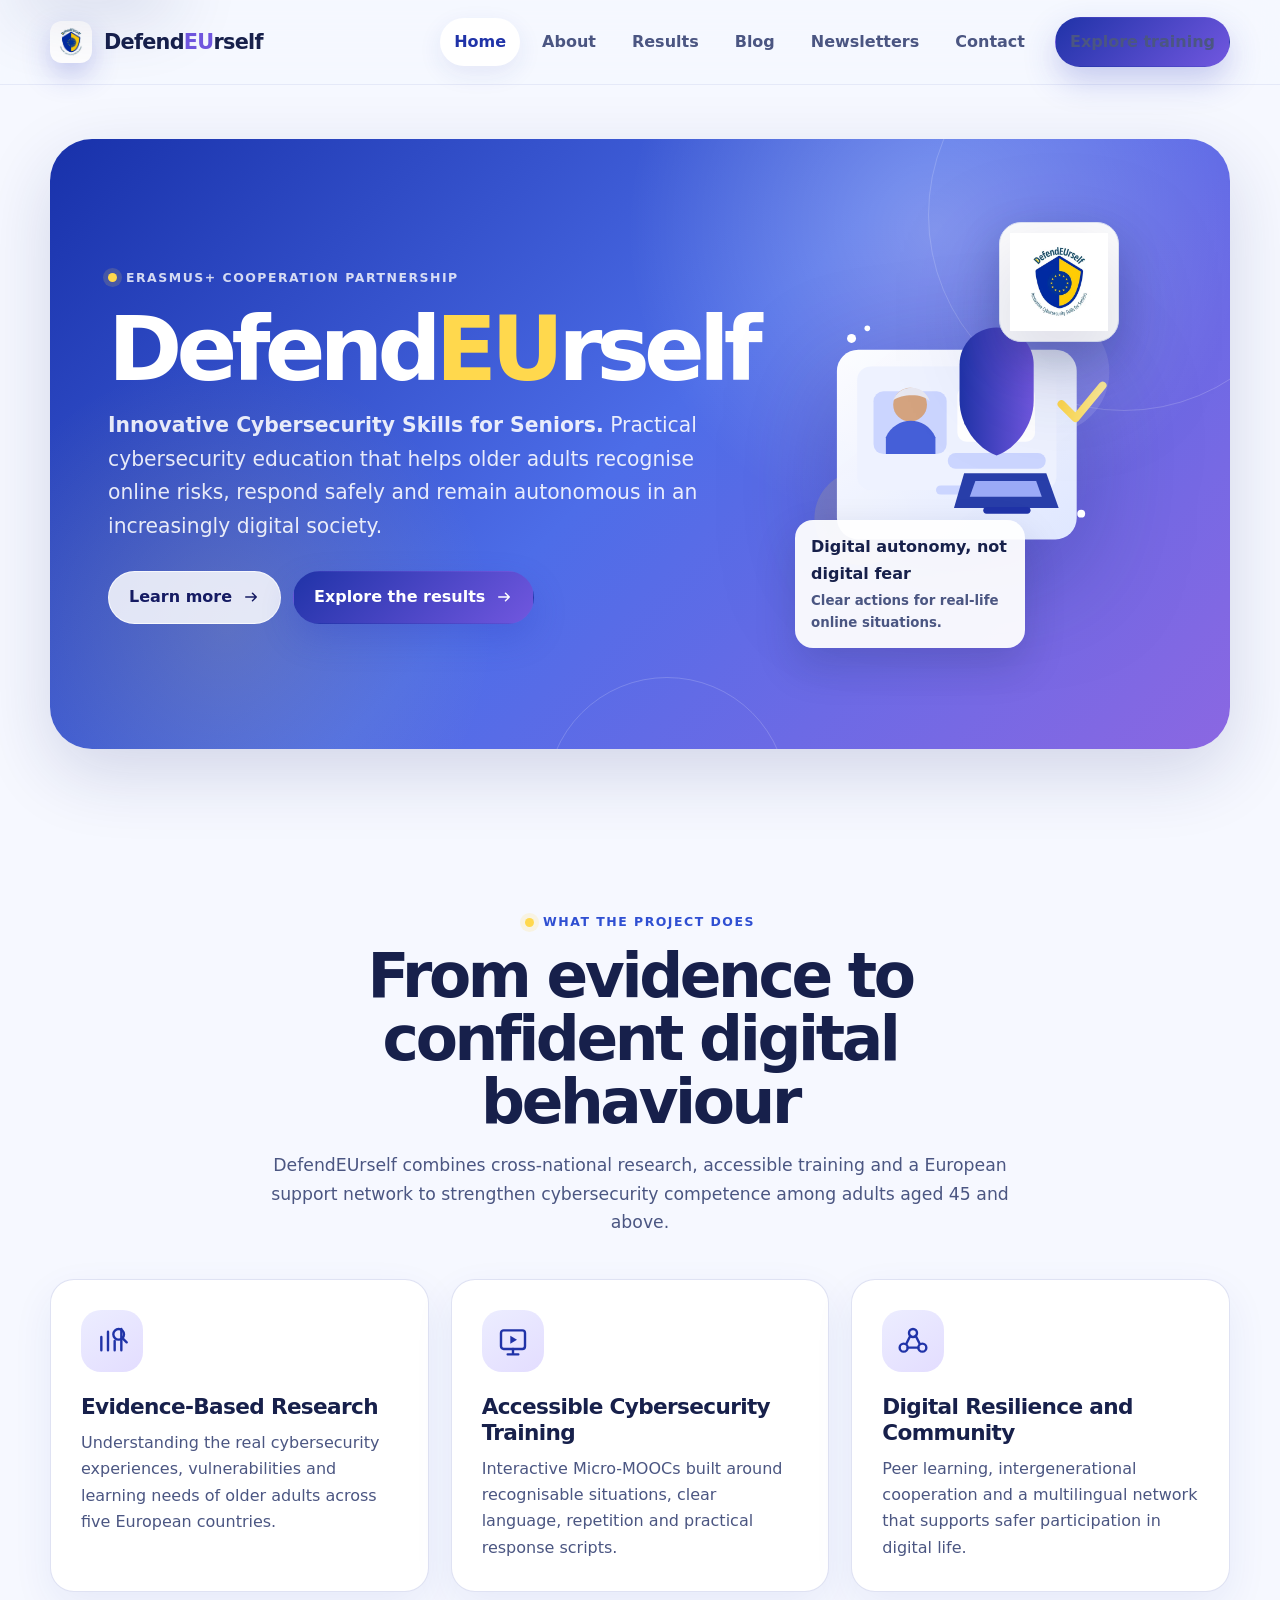
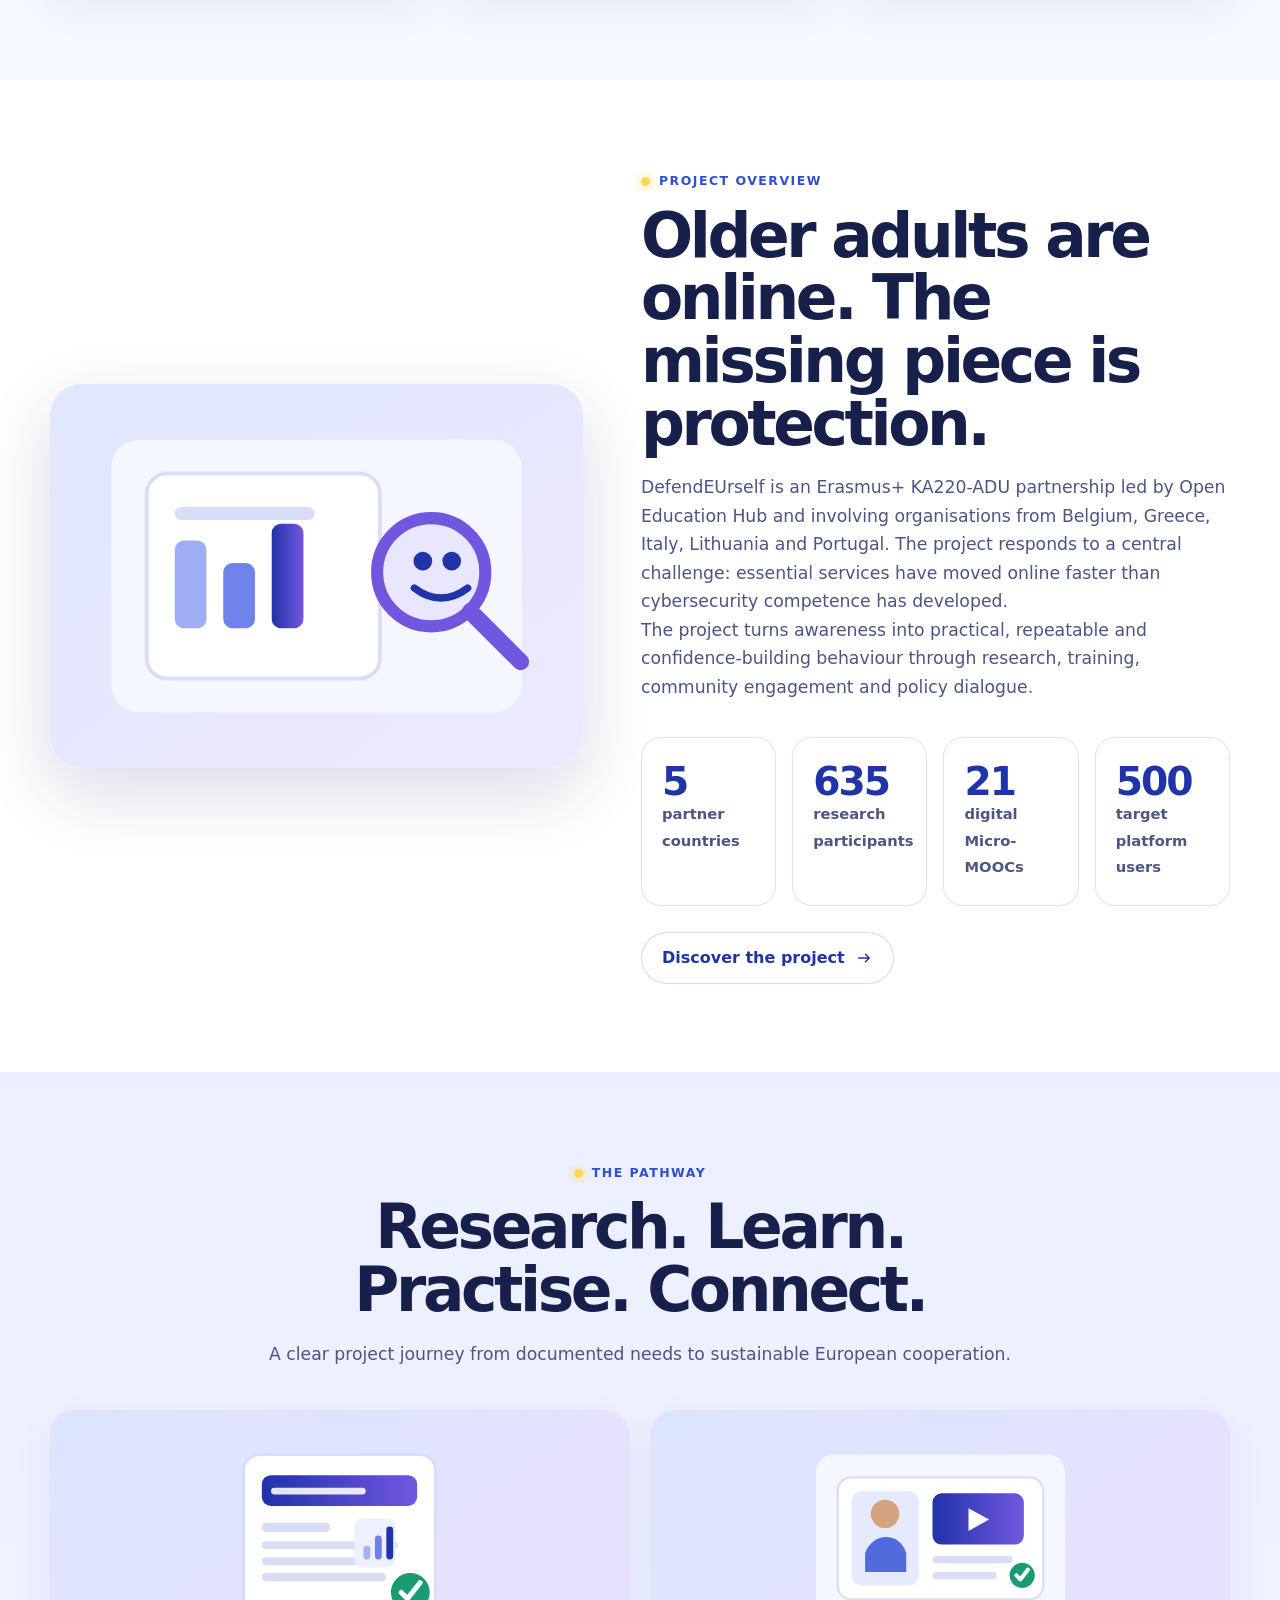
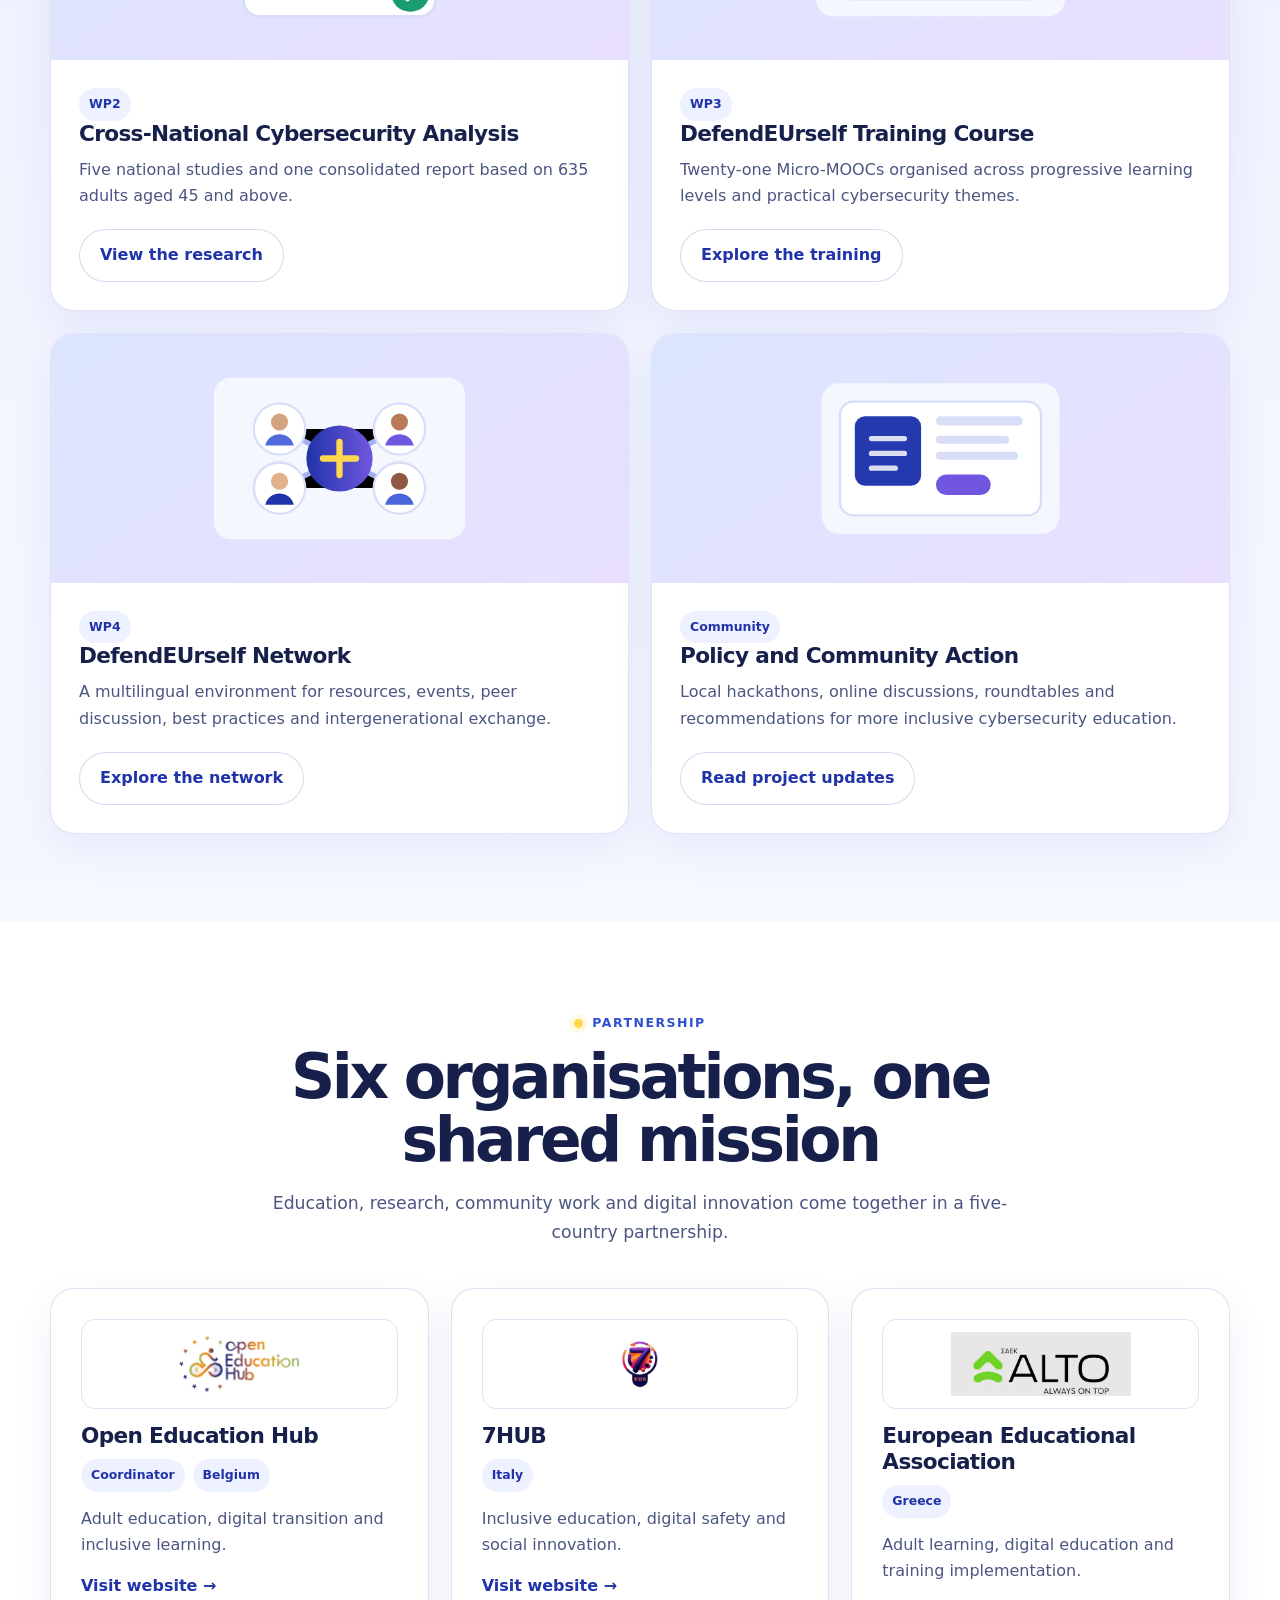
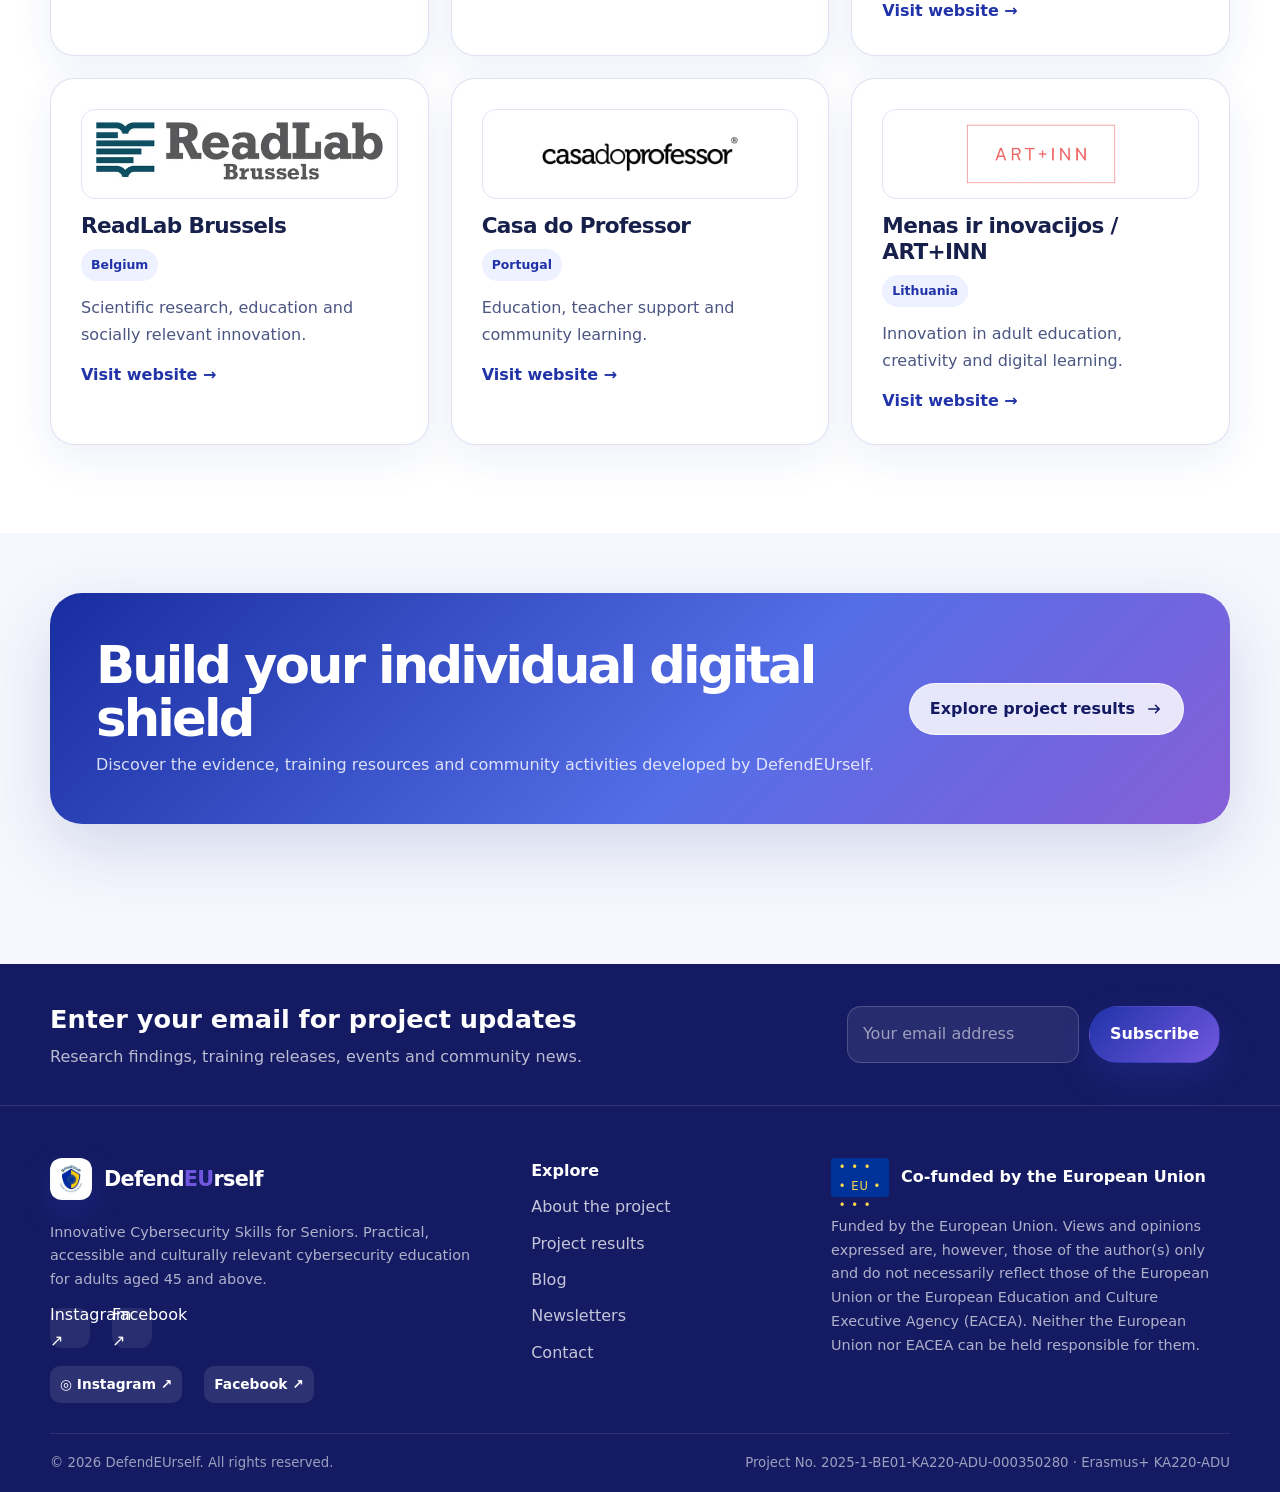
==== commit 95feeda1: "Rename index (1).html to index.html" ====
--- a/index.html
+++ b/index.html
@@ -8,33 +8,90 @@
 <meta content="#2033a8" name="theme-color"/>
 <title>Home | DefendEUrself</title>
 <link href="assets/css/styles.css" rel="stylesheet"/>
-<link href="https://static.wixstatic.com/media/617281_b0adae8fddb74f89bafffd43a60692ee~mv2.png" rel="icon" type="image/png"/><link href="https://static.wixstatic.com/media/617281_b0adae8fddb74f89bafffd43a60692ee~mv2.png" rel="apple-touch-icon"/><style id="defend-brand-style">
-/* Branding DefendEUrself: unico logo ufficiale, sei partner, riconoscimento UE */
-.site-header .brand,.site-footer .brand{display:inline-flex!important;align-items:center!important;min-height:54px!important;gap:0!important;max-width:100%!important}
-.site-header .brand img.project-original-logo{height:58px!important;width:auto!important;max-width:230px!important;object-fit:contain!important;display:block!important}
-.site-footer .brand img.project-original-logo{height:64px!important;width:auto!important;max-width:245px!important;object-fit:contain!important;display:block!important}
-.brand .project-sr-only{position:absolute;width:1px;height:1px;clip-path:inset(50%);white-space:nowrap;overflow:hidden}
-.partner-logo{display:flex!important;align-items:center!important;justify-content:center!important;min-height:80px!important;padding:8px!important;background:white!important;overflow:hidden!important;}
-.partner-logo .partner-original-logo{width:100%!important;height:68px!important;max-width:200px!important;object-fit:contain!important;display:block!important;}
-.partner-brand-strip{padding:30px 0 35px;background:#f7f9ff;border-top:1px solid #e6ebf5;}
-.partner-brand-strip .partner-brand-title{text-align:center;margin:0 0 18px;color:#24345a;font-weight:700;font-size:1.05rem;}
-.partner-brand-strip .partner-brand-list{display:grid;grid-template-columns:repeat(6,minmax(0,1fr));align-items:center;gap:14px;}
-.partner-brand-strip .partner-brand-item{background:#fff;border:1px solid #e3e9f5;border-radius:14px;display:flex;align-items:center;justify-content:center;min-height:95px;padding:12px;transition:transform .2s ease;text-decoration:none;}
-.partner-brand-strip .partner-brand-item:hover{transform:translateY(-2px);}
-.partner-brand-strip .partner-brand-item img{width:100%;height:65px;object-fit:contain;display:block;}
-.funding-lockup .eu-official-banner{width:min(100%,330px)!important;height:auto!important;display:block!important;object-fit:contain!important;}
-.funding-lockup:has(.eu-official-banner){background:#fff!important;border-radius:9px!important;padding:12px!important;display:inline-flex!important;align-items:center!important;justify-content:center!important;}
-@media(max-width:900px){.partner-brand-strip .partner-brand-list{grid-template-columns:repeat(3,minmax(0,1fr));}.site-header .brand img.project-original-logo{height:49px!important}}
-@media(max-width:560px){.partner-brand-strip .partner-brand-list{grid-template-columns:repeat(2,minmax(0,1fr));}.partner-brand-strip .partner-brand-item{min-height:84px;padding:10px}.site-header .brand img.project-original-logo{height:43px!important;max-width:145px!important}.site-footer .brand img.project-original-logo{height:55px!important;}}
-</style></head>
+<style>
+/* Site enhancements, scoped to official logos and new content. Existing site stylesheet remains untouched. */
+.brand-mark.brand-official{width:42px;height:42px;min-width:42px;border-radius:12px;display:grid;place-items:center;background:white;overflow:hidden;padding:2px}
+.brand-mark.brand-official img{width:100%;height:100%;object-fit:contain;display:block}
+.site-footer .brand-mark.brand-official{background:rgba(255,255,255,.98)}
+.partner-logo.partner-official{display:flex;align-items:center;justify-content:center;width:100%;height:90px;padding:12px;background:#fff;border:1px solid #e0e5f3;border-radius:14px;overflow:hidden}
+.partner-logo.partner-official img{width:100%;height:100%;object-fit:contain}
+.hero-art{position:relative}
+.hero-project-logo{position:absolute;right:23px;top:18px;width:120px;height:120px;background:#fff;border:1px solid #e0e6f6;border-radius:22px;padding:10px;box-shadow:0 16px 42px rgba(9,22,74,.22);z-index:2}
+.hero-project-logo img{width:100%;height:100%;object-fit:contain}
+.page-hero .container,.page-hero-panel{position:relative}
+.page-project-logo{display:block;object-fit:contain;position:absolute;right:20px;top:0;width:164px;height:164px;padding:12px;background:#fff;border-radius:20px;box-shadow:0 12px 36px rgba(0,0,0,.12)}
+.page-hero:has(.page-project-logo) h1,.page-hero:has(.page-project-logo) p{max-width:calc(100% - 210px)}
+.site-social{display:flex;align-items:center;flex-wrap:wrap;gap:10px;margin-top:12px}
+.site-social a{display:inline-flex;text-decoration:none;font-size:.86rem;align-items:center;gap:6px;border-radius:10px;padding:7px 10px;background:rgba(255,255,255,.1);color:#fff;font-weight:700}
+.site-social a:hover{background:rgba(255,255,255,.2)}
+.site-footer .site-social{margin-top:18px}
+/* Results and course-specific reusable elements */
+.results-section,.course-section{padding:76px 0}
+.results-section.tinted,.course-section.tinted{background:#f3f6ff}
+.results-section .section-header,.course-section .section-header{max-width:840px}
+.results-section h2,.course-section h2{font-family:Manrope,'DM Sans',sans-serif;letter-spacing:-.035em;color:#19265a}
+.rk-grid{display:grid;grid-template-columns:repeat(3,minmax(0,1fr));gap:22px}
+.rk-grid.five{grid-template-columns:repeat(3,minmax(0,1fr))}
+.rk-card{background:white;border:1px solid #dfe6f2;border-radius:23px;padding:28px;box-shadow:0 10px 30px rgba(29,45,105,.045);display:flex;flex-direction:column;gap:13px;min-width:0;transition:transform .2s,border-color .2s,box-shadow .2s}
+.rk-card:hover{transform:translateY(-3px);box-shadow:0 15px 36px rgba(29,45,105,.10);border-color:#b2c2fa}
+.rk-card h3{margin:0;color:#1c2a65;font-size:1.28rem}
+.rk-card p{margin:0;color:#5c6981;font-size:.93rem}
+.rk-card .tag{align-self:start}
+.rk-icon{width:56px;height:56px;display:grid;place-items:center;border-radius:16px;font-size:1.6rem;background:#eef1ff}
+.rk-links{display:flex;flex-wrap:wrap;align-items:center;gap:9px;margin-top:auto;padding-top:12px}
+.rk-button{display:inline-flex;align-items:center;justify-content:center;gap:7px;border-radius:11px;border:1px solid #cdd8f8;padding:9px 13px;background:#f2f5ff;text-decoration:none;font-weight:750;font-size:.84rem;color:#2440a8;line-height:1.35}
+.rk-button:hover{background:#e4ebff;border-color:#9baded}
+.rk-button.dark{background:#2337a8;border-color:#2337a8;color:white}
+.rk-chip{display:inline-flex;border-radius:30px;background:#e8eeff;color:#2441a8;padding:6px 11px;font-size:.74rem;font-weight:800}
+.rk-report-flag{font-size:1.8rem;line-height:1}
+.rk-heading-row{display:flex;align-items:center;gap:14px}
+.rk-language-grid{display:grid;grid-template-columns:repeat(4,minmax(0,1fr));gap:15px}
+.rk-language-grid a{background:white;border:1px solid #dfe6f2;border-radius:18px;padding:23px 15px;display:flex;justify-content:space-between;align-items:center;gap:10px;text-decoration:none;color:#172b75;font-weight:800;box-shadow:0 7px 22px rgba(20,35,95,.04)}
+.rk-language-grid a:hover{border-color:#95a9ef;background:#f8faff;transform:translateY(-2px)}
+.rk-level-grid{display:grid;grid-template-columns:repeat(3,minmax(0,1fr));gap:16px;margin:18px 0 30px}
+.rk-level{background:#f5f7ff;border:1px solid #dce5fa;border-radius:18px;padding:18px}
+.rk-level strong{display:block;color:#172466;font-size:1.12rem;margin:6px 0}
+.rk-level p{margin:0;font-size:.86rem}
+.rk-lesson-list{margin:12px 0 0;padding:0;list-style:none;display:grid;gap:8px}
+.rk-lesson-list a{display:flex;gap:8px;color:#2337a8;text-decoration:none;font-size:.89rem;font-weight:700;line-height:1.4}
+.rk-lesson-list a:hover{text-decoration:underline}
+.rk-spotlight{display:grid;grid-template-columns:minmax(0,1.2fr) auto;gap:22px;align-items:center;border-radius:22px;padding:34px;background:linear-gradient(120deg,#18256e,#384aca);color:#fff}
+.rk-spotlight h2,.rk-spotlight h3{color:#fff;margin:0 0 10px}
+.rk-spotlight p{color:#e2e8ff;margin:0}
+.rk-spotlight .rk-button{background:#ffdf59;color:#19265d;border-color:#ffdf59}
+.rk-hero-logo{display:block;width:min(210px,100%);background:#fff;padding:13px;border-radius:24px;box-shadow:0 18px 42px rgba(9,18,73,.22)}
+.rk-hero-logo img{display:block;width:100%;height:auto}
+.page-hero .rk-hero-grid{display:grid;grid-template-columns:minmax(0,1fr) 220px;gap:30px;align-items:center}
+.page-hero .rk-hero-grid h1,.page-hero .rk-hero-grid p{max-width:unset}
+.page-hero .rk-hero-grid .eyebrow{color:#f6f8ff}
+.rk-step{display:flex;align-items:center;gap:10px;color:#3552bb;font-weight:800;font-size:.84rem;text-transform:uppercase;letter-spacing:.07em}
+.rk-step:before{content:'';width:8px;height:8px;border-radius:50%;background:#ffd84d}
+.course-topic{scroll-margin-top:110px}
+.course-topic .rk-card{height:100%}
+.course-topic .rk-card h3{font-size:1.24rem}
+.course-detail{background:white;border:1px solid #dde5f3;border-radius:22px;padding:28px;margin-bottom:22px;scroll-margin-top:110px}
+.course-detail h3{margin:0 0 10px}
+.course-detail small{color:#67748b}
+.course-note{background:#f1f4ff;border-radius:18px;padding:22px;color:#27346e;border-left:4px solid #4257d1}
+.course-note p{margin:0;color:#3c4b73}
+.rk-pdf-grid{display:grid;grid-template-columns:repeat(2,minmax(0,1fr));gap:20px}
+.rk-top{position:fixed;right:24px;bottom:24px;z-index:150;background:#2539b7;color:#fff;border:0;box-shadow:0 12px 33px rgba(13,30,91,.3);border-radius:40px;padding:12px 17px;font-size:.9rem;font-weight:800;cursor:pointer;opacity:0;pointer-events:none;transform:translateY(16px);transition:opacity .2s,transform .2s}
+.rk-top.visible{opacity:1;pointer-events:auto;transform:none}
+@media(max-width:1000px){.rk-grid,.rk-grid.five{grid-template-columns:repeat(2,minmax(0,1fr))}.rk-language-grid{grid-template-columns:repeat(2,minmax(0,1fr))}}
+@media(max-width:760px){.page-project-logo{position:static;width:126px;height:126px;margin:26px 0 0}.page-hero:has(.page-project-logo) h1,.page-hero:has(.page-project-logo) p{max-width:100%}.hero-project-logo{width:86px;height:86px;right:5px;top:5px}.rk-grid,.rk-grid.five,.rk-language-grid,.rk-pdf-grid,.rk-level-grid{grid-template-columns:1fr}.rk-spotlight{grid-template-columns:1fr}.page-hero .rk-hero-grid{grid-template-columns:1fr}.rk-hero-logo{width:130px}.results-section,.course-section{padding:52px 0}}
+@media(prefers-reduced-motion:reduce){html{scroll-behavior:auto}.rk-card,.rk-top{transition:none}}
+</style><link href="[data-uri]" rel="icon" type="image/webp"/><style id="social-fb-tweak">.site-social a,.social-links a{display:inline-flex;align-items:center;margin-right:12px;gap:4px;white-space:normal}.rk-training-examples .rk-grid .rk-card{display:flex;flex-direction:column}.rk-training-examples .rk-card>.rk-button{margin-top:auto}</style></head>
 <body>
 <a class="skip-link" href="#main-content">Skip to content</a>
 <header class="site-header">
 <div class="container nav-wrap">
-<a aria-label="DefendEUrself – Home" class="brand" href="index.html"><img alt="DefendEUrself — official project logo" class="project-original-logo" loading="eager" src="https://static.wixstatic.com/media/617281_b0adae8fddb74f89bafffd43a60692ee~mv2.png"/></a>
+<a aria-label="DefendEUrself home" class="brand" href="index.html">
+<span class="brand-mark brand-official"><img alt="" height="42" src="[data-uri]" width="42"/></span>
+<span>Defend<span class="eu">EU</span>rself</span>
+</a>
 <nav aria-label="Primary navigation" class="site-nav">
 <a aria-current="page" href="index.html">Home</a><a href="about.html">About</a><a href="results.html">Results</a><a href="blog.html">Blog</a><a href="newsletters.html">Newsletters</a><a href="contact.html">Contact</a>
-<a class="button button-primary nav-cta" href="course.html">Access training</a>
+<a class="button button-primary nav-cta" href="course.html">Explore training</a>
 </nav>
 <button aria-expanded="false" aria-label="Open navigation menu" class="mobile-menu-button"></button>
 </div>
@@ -56,7 +113,7 @@
 <div class="hero-art">
 <img alt="Older adult using a laptop protected by a digital shield" src="assets/img/hero-illustration.svg"/>
 <div class="hero-badge">Digital autonomy, not digital fear<small>Clear actions for real-life online situations.</small></div>
-</div>
+<div class="hero-project-logo"><img alt="Official DefendEUrself logo" src="[data-uri]"/></div></div>
 </div>
 </div>
 </div>
@@ -98,7 +155,7 @@
 <div class="section-header center reveal"><div class="eyebrow"><span class="eyebrow-dot"></span>The pathway</div><h2>Research. Learn. Practise. Connect.</h2><p>A clear project journey from documented needs to sustainable European cooperation.</p></div>
 <div class="result-grid">
 <article class="result-card reveal"><div class="result-visual"><img alt="International report illustration" src="assets/img/report.svg"/></div><div class="result-body"><span class="tag">WP2</span><h3>Cross-National Cybersecurity Analysis</h3><p>Five national studies and one consolidated report based on 635 adults aged 45 and above.</p><a class="button button-ghost" href="results.html#report">View the research</a></div></article>
-<article class="result-card reveal"><div class="result-visual"><img alt="Online training illustration" src="assets/img/training.svg"/></div><div class="result-body"><span class="tag">WP3</span><h3>DefendEUrself Training Course</h3><p>Twenty-one Micro-MOOCs organised across progressive learning levels and practical cybersecurity themes.</p><a class="button button-ghost" href="course.html">Explore the training</a></div></article>
+<article class="result-card reveal"><div class="result-visual"><img alt="Online training illustration" src="assets/img/training.svg"/></div><div class="result-body"><span class="tag">WP3</span><h3>DefendEUrself Training Course</h3><p>Twenty-one Micro-MOOCs organised across progressive learning levels and practical cybersecurity themes.</p><a class="button button-ghost" href="results.html#training">Explore the training</a></div></article>
 <article class="result-card reveal"><div class="result-visual"><img alt="European network illustration" src="assets/img/network.svg"/></div><div class="result-body"><span class="tag">WP4</span><h3>DefendEUrself Network</h3><p>A multilingual environment for resources, events, peer discussion, best practices and intergenerational exchange.</p><a class="button button-ghost" href="results.html#network">Explore the network</a></div></article>
 <article class="result-card reveal"><div class="result-visual"><img alt="Project communication illustration" src="assets/img/newsletter.svg"/></div><div class="result-body"><span class="tag">Community</span><h3>Policy and Community Action</h3><p>Local hackathons, online discussions, roundtables and recommendations for more inclusive cybersecurity education.</p><a class="button button-ghost" href="blog.html">Read project updates</a></div></article>
 </div>
@@ -108,12 +165,12 @@
 <div class="container">
 <div class="section-header center reveal"><div class="eyebrow"><span class="eyebrow-dot"></span>Partnership</div><h2>Six organisations, one shared mission</h2><p>Education, research, community work and digital innovation come together in a five-country partnership.</p></div>
 <div class="partner-grid">
-<article class="partner-card reveal"><div class="partner-logo"><img alt="Open Education Hub logo" class="partner-original-logo" loading="lazy" src="https://static.wixstatic.com/media/617281_0d127e0c7c0b442781ef994b28abbc18~mv2.png"/></div><div><h3>Open Education Hub</h3><div class="partner-meta"><span class="tag">Coordinator</span><span class="tag">Belgium</span></div></div><p>Adult education, digital transition and inclusive learning.</p><a href="https://openeducationhub.eu/" rel="noopener" target="_blank">Visit website →</a></article>
-<article class="partner-card reveal"><div class="partner-logo"><img alt="7HUB logo" class="partner-original-logo" loading="lazy" src="https://static.wixstatic.com/media/617281_cbfa5bd1b14f49d59e6bb30ff8264a8f~mv2.png"/></div><div><h3>7HUB</h3><div class="partner-meta"><span class="tag">Italy</span></div></div><p>Inclusive education, digital safety and social innovation.</p><a href="https://www.7hub.eu/" rel="noopener" target="_blank">Visit website →</a></article>
-<article class="partner-card reveal"><div class="partner-logo"><img alt="European Educational Association logo" class="partner-original-logo" loading="lazy" src="https://static.wixstatic.com/media/617281_5cfa66bfe5cc46e081f5448df5cdc62c~mv2.png"/></div><div><h3>European Educational Association</h3><div class="partner-meta"><span class="tag">Greece</span></div></div><p>Adult learning, digital education and training implementation.</p><a href="https://www.iekeuroteam.gr/" rel="noopener" target="_blank">Visit website →</a></article>
-<article class="partner-card reveal"><div class="partner-logo"><img alt="ReadLab Brussels logo" class="partner-original-logo" loading="lazy" src="https://static.wixstatic.com/media/617281_00cf79bfa9b94751be67aa07645afc3a~mv2.png"/></div><div><h3>ReadLab Brussels</h3><div class="partner-meta"><span class="tag">Belgium</span></div></div><p>Scientific research, education and socially relevant innovation.</p><a href="https://brussels.read-lab.eu/" rel="noopener" target="_blank">Visit website →</a></article>
-<article class="partner-card reveal"><div class="partner-logo"><img alt="Casa do Professor logo" class="partner-original-logo" loading="lazy" src="https://static.wixstatic.com/media/617281_040d29cdb3d14b3491be299598d530bd~mv2.png"/></div><div><h3>Casa do Professor</h3><div class="partner-meta"><span class="tag">Portugal</span></div></div><p>Education, teacher support and community learning.</p><a href="https://www.casadoprofessor.pt/" rel="noopener" target="_blank">Visit website →</a></article>
-<article class="partner-card reveal"><div class="partner-logo"><img alt="Menas ir inovacijos / ART+INN logo" class="partner-original-logo" loading="lazy" src="https://static.wixstatic.com/media/617281_897bd87ea92a4237a4d12ccdda5a8ee5~mv2.png"/></div><div><h3>Menas ir inovacijos / ART+INN</h3><div class="partner-meta"><span class="tag">Lithuania</span></div></div><p>Innovation in adult education, creativity and digital learning.</p><a href="https://www.art-inn.org/" rel="noopener" target="_blank">Visit website →</a></article>
+<article class="partner-card reveal"><div class="partner-logo partner-official"><img alt="Logo Open Education Hub" src="[data-uri]"/></div><div><h3>Open Education Hub</h3><div class="partner-meta"><span class="tag">Coordinator</span><span class="tag">Belgium</span></div></div><p>Adult education, digital transition and inclusive learning.</p><a href="https://openeducationhub.eu/" rel="noopener" target="_blank">Visit website →</a></article>
+<article class="partner-card reveal"><div class="partner-logo partner-official"><img alt="Logo 7HUB" src="[data-uri]"/></div><div><h3>7HUB</h3><div class="partner-meta"><span class="tag">Italy</span></div></div><p>Inclusive education, digital safety and social innovation.</p><a href="https://www.7hub.eu/" rel="noopener" target="_blank">Visit website →</a></article>
+<article class="partner-card reveal"><div class="partner-logo partner-official"><img alt="Logo European Educational Association" src="[data-uri]"/></div><div><h3>European Educational Association</h3><div class="partner-meta"><span class="tag">Greece</span></div></div><p>Adult learning, digital education and training implementation.</p><a href="https://iekalto.gr/" rel="noopener" target="_blank">Visit website →</a></article>
+<article class="partner-card reveal"><div class="partner-logo partner-official"><img alt="Logo ReadLab Brussels" src="[data-uri]"/></div><div><h3>ReadLab Brussels</h3><div class="partner-meta"><span class="tag">Belgium</span></div></div><p>Scientific research, education and socially relevant innovation.</p><a href="https://brussels.read-lab.eu/" rel="noopener" target="_blank">Visit website →</a></article>
+<article class="partner-card reveal"><div class="partner-logo partner-official"><img alt="Logo Casa do Professor" src="[data-uri]"/></div><div><h3>Casa do Professor</h3><div class="partner-meta"><span class="tag">Portugal</span></div></div><p>Education, teacher support and community learning.</p><a href="https://www.casadoprofessor.pt/" rel="noopener" target="_blank">Visit website →</a></article>
+<article class="partner-card reveal"><div class="partner-logo partner-official"><img alt="Logo Menas ir inovacijos / ART+INN" src="[data-uri]"/></div><div><h3>Menas ir inovacijos / ART+INN</h3><div class="partner-meta"><span class="tag">Lithuania</span></div></div><p>Innovation in adult education, creativity and digital learning.</p><a href="https://www.art-inn.org/" rel="noopener" target="_blank">Visit website →</a></article>
 </div>
 </div>
 </section>
@@ -121,7 +178,7 @@
 <div class="container cta-panel reveal"><div><h2>Build your individual digital shield</h2><p>Discover the evidence, training resources and community activities developed by DefendEUrself.</p></div><a class="button button-secondary" href="results.html">Explore project results <svg aria-hidden="true" viewbox="0 0 24 24"><path d="M5 12h14m-5-5 5 5-5 5" fill="none" stroke="currentColor" stroke-linecap="round" stroke-linejoin="round" stroke-width="2"></path></svg></a></div>
 </section>
 </main>
-<section aria-label="Project partners" class="partner-brand-strip"><div class="container"><p class="partner-brand-title">The DefendEUrself partnership</p><div class="partner-brand-list"><a class="partner-brand-item" href="https://openeducationhub.eu/" rel="noopener noreferrer" target="_blank" title="Open Education Hub — Belgium"><img alt="Open Education Hub (Belgium)" loading="lazy" src="https://static.wixstatic.com/media/617281_0d127e0c7c0b442781ef994b28abbc18~mv2.png"/></a><a class="partner-brand-item" href="https://www.7hub.eu/" rel="noopener noreferrer" target="_blank" title="7HUB — Italy"><img alt="7HUB (Italy)" loading="lazy" src="https://static.wixstatic.com/media/617281_cbfa5bd1b14f49d59e6bb30ff8264a8f~mv2.png"/></a><a class="partner-brand-item" href="https://iekalto.gr/" rel="noopener noreferrer" target="_blank" title="European Educational Association — Greece"><img alt="European Educational Association (Greece)" loading="lazy" src="https://static.wixstatic.com/media/617281_5cfa66bfe5cc46e081f5448df5cdc62c~mv2.png"/></a><a class="partner-brand-item" href="https://brussels.read-lab.eu/" rel="noopener noreferrer" target="_blank" title="ReadLab Brussels — Belgium"><img alt="ReadLab Brussels (Belgium)" loading="lazy" src="https://static.wixstatic.com/media/617281_00cf79bfa9b94751be67aa07645afc3a~mv2.png"/></a><a class="partner-brand-item" href="https://www.casadoprofessor.pt/" rel="noopener noreferrer" target="_blank" title="Casa do Professor — Portugal"><img alt="Casa do Professor (Portugal)" loading="lazy" src="https://static.wixstatic.com/media/617281_040d29cdb3d14b3491be299598d530bd~mv2.png"/></a><a class="partner-brand-item" href="https://www.art-inn.org/" rel="noopener noreferrer" target="_blank" title="Menas ir inovacijos / ART+INN — Lithuania"><img alt="Menas ir inovacijos / ART+INN (Lithuania)" loading="lazy" src="https://static.wixstatic.com/media/617281_897bd87ea92a4237a4d12ccdda5a8ee5~mv2.png"/></a></div></div></section><footer class="site-footer">
+<footer class="site-footer">
 <div class="newsletter-strip">
 <div class="container newsletter-inline">
 <div>
@@ -139,12 +196,10 @@
 <div class="footer-main">
 <div class="container footer-grid">
 <div class="footer-brand">
-<a aria-label="DefendEUrself – Home" class="brand" href="index.html"><img alt="DefendEUrself — official project logo" class="project-original-logo" loading="eager" src="https://static.wixstatic.com/media/617281_b0adae8fddb74f89bafffd43a60692ee~mv2.png"/></a>
+<a class="brand" href="index.html"><span class="brand-mark brand-official"><img alt="" height="42" src="[data-uri]" width="42"/></span><span>Defend<span class="eu">EU</span>rself</span></a>
 <p>Innovative Cybersecurity Skills for Seniors. Practical, accessible and culturally relevant cybersecurity education for adults aged 45 and above.</p>
-<div aria-label="Social media placeholders" class="social-links">
-<a aria-label="LinkedIn" href="#">in</a><a aria-label="Facebook" href="#">f</a><a aria-label="Instagram" href="#">◎</a>
-</div>
-</div>
+<div aria-label="Social media placeholders" class="social-links"><a aria-label="DefendEUrself Instagram" href="https://www.instagram.com/defendeurself.project/" rel="noopener noreferrer" target="_blank">Instagram ↗</a><a aria-label="DefendEUrself official Facebook" href="https://www.facebook.com/profile.php?id=61583153321765" rel="noopener noreferrer" target="_blank">Facebook ↗</a></div>
+<div class="site-social"><a aria-label="DefendEUrself Instagram" href="https://www.instagram.com/defendeurself.project/" rel="noopener noreferrer" target="_blank">◎ Instagram ↗</a><a aria-label="DefendEUrself official Facebook" href="https://www.facebook.com/profile.php?id=61583153321765" rel="noopener noreferrer" target="_blank">Facebook ↗</a></div></div>
 <div class="footer-links">
 <strong>Explore</strong>
 <a href="about.html">About the project</a>
@@ -154,8 +209,11 @@
 <a href="contact.html">Contact</a>
 </div>
 <div>
-<div class="funding-lockup"><img alt="Co-funded by the European Union" class="eu-official-banner" loading="lazy" src="https://static.wixstatic.com/media/617281_9679b1140eaa47989ee4b75fc865c887~mv2.png"/></div>
-<p class="footer-disclaimer">Co-funded by the European Union. Views and opinions expressed are, however, those of the author(s) only and do not necessarily reflect those of the European Union or the European Education and Culture Executive Agency (EACEA). Neither the European Union nor EACEA can be held responsible for them.</p>
+<div class="funding-lockup">
+<div aria-hidden="true" class="eu-flag">• • •<br/>• EU •<br/>• • •</div>
+<strong>Co-funded by the European Union</strong>
+</div>
+<p class="footer-disclaimer">Funded by the European Union. Views and opinions expressed are, however, those of the author(s) only and do not necessarily reflect those of the European Union or the European Education and Culture Executive Agency (EACEA). Neither the European Union nor EACEA can be held responsible for them.</p>
 </div>
 </div>
 </div>
@@ -165,5 +223,5 @@
 </div>
 </footer>
 <script src="assets/js/main.js"></script>
-<script defer="True" src="assets/js/site-branding.js"></script></body>
-</html>+</body>
+</html>
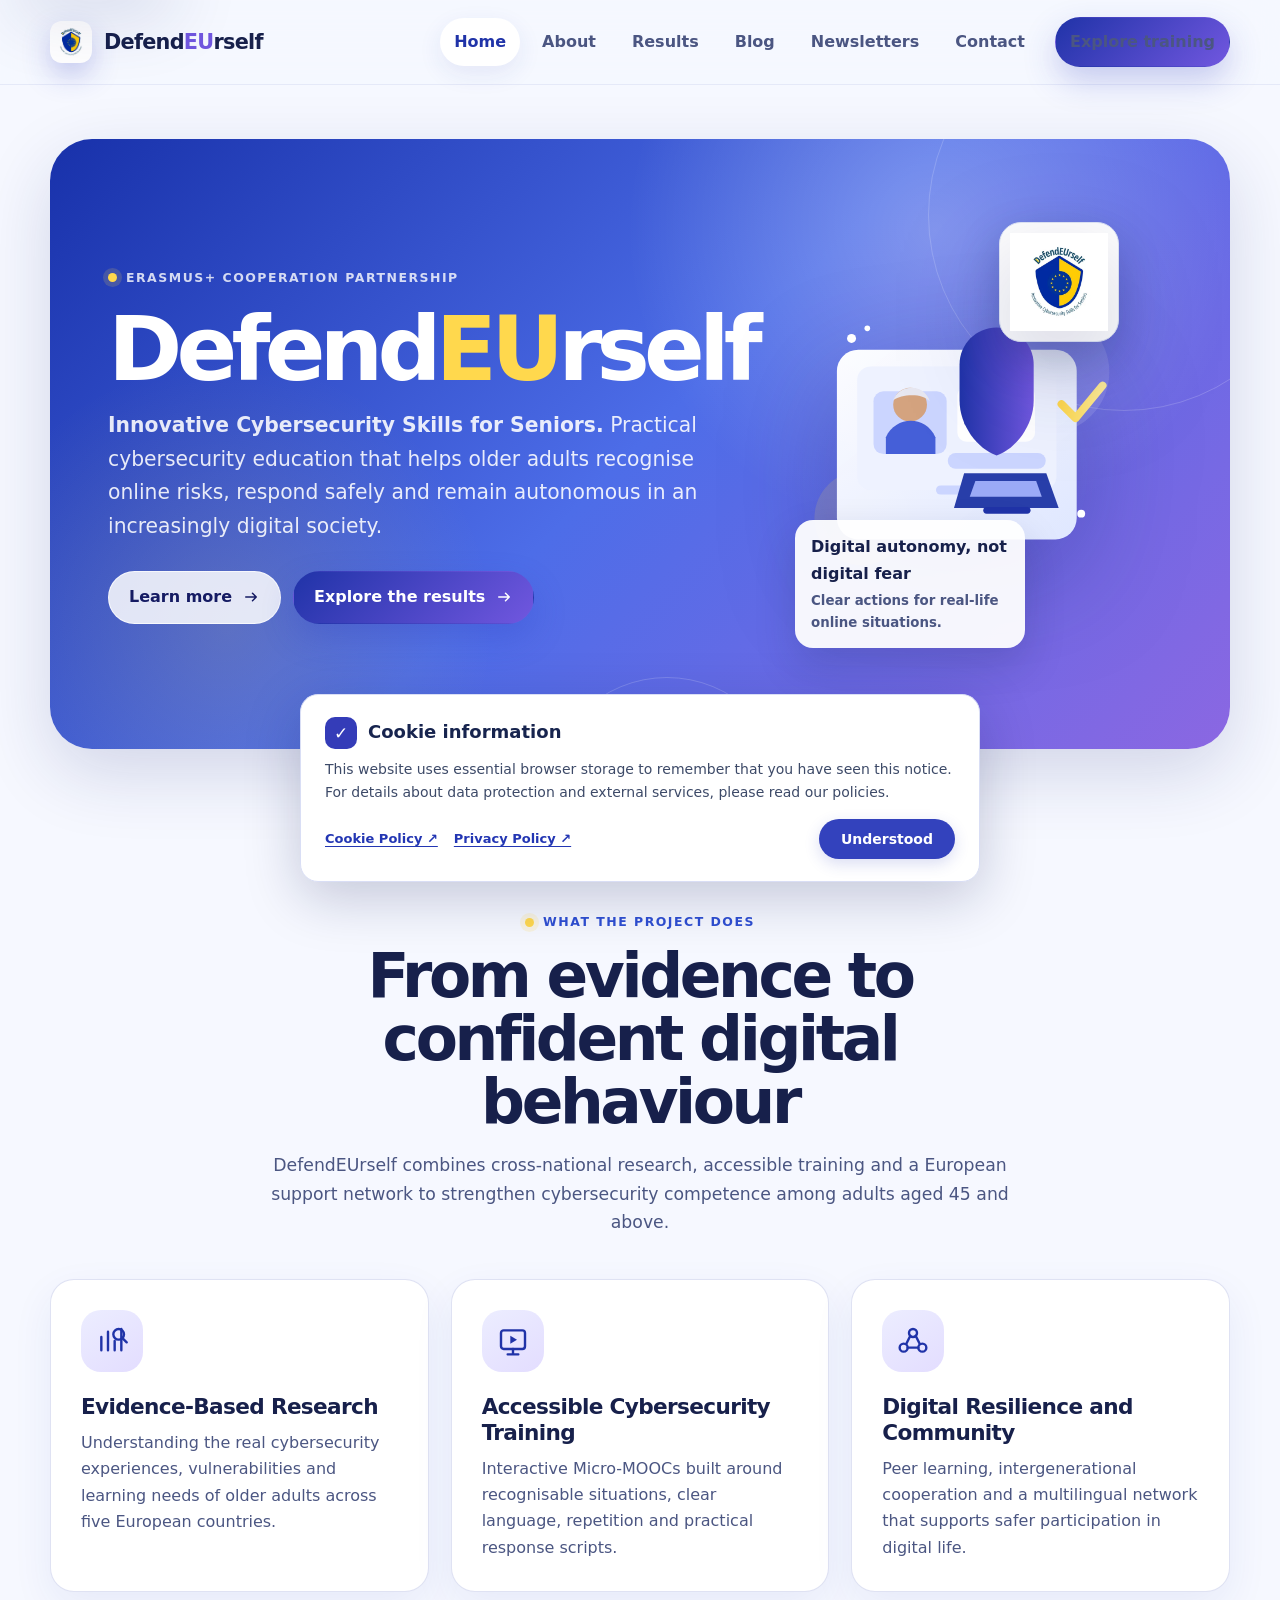
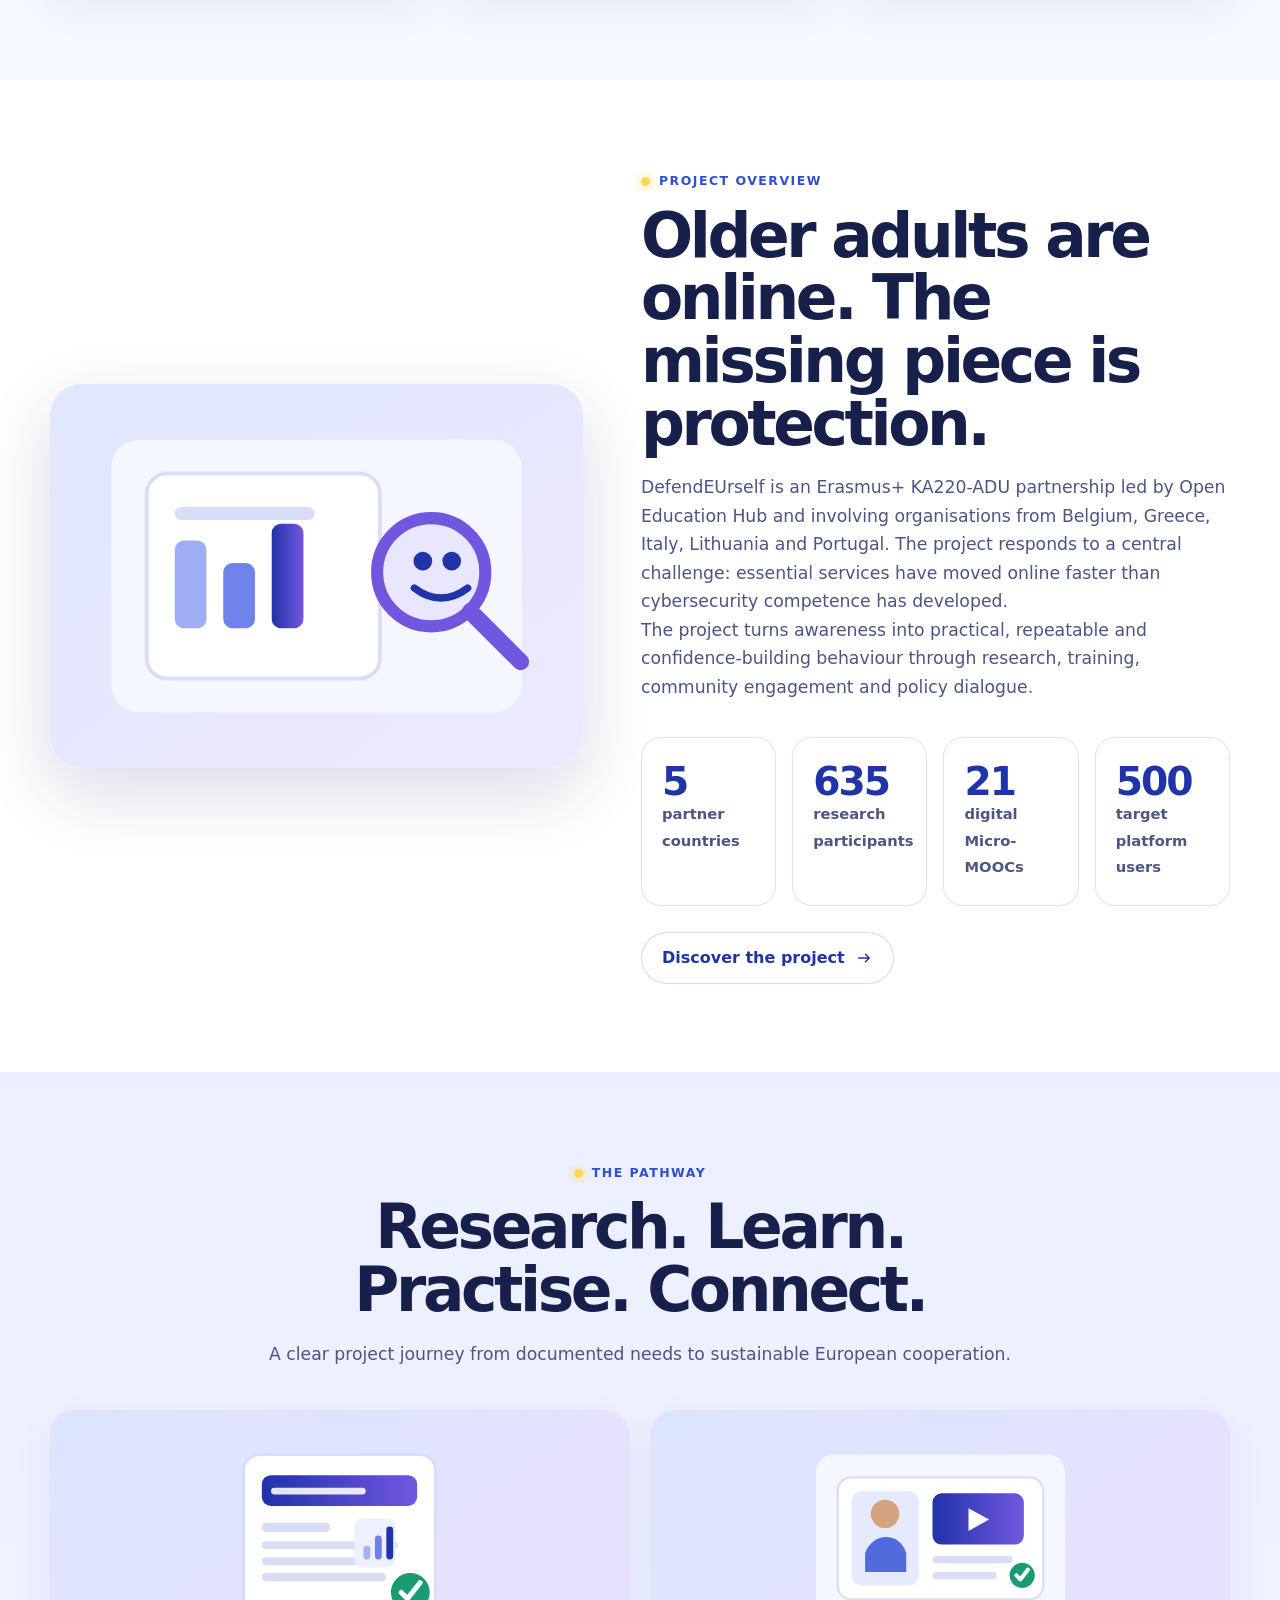
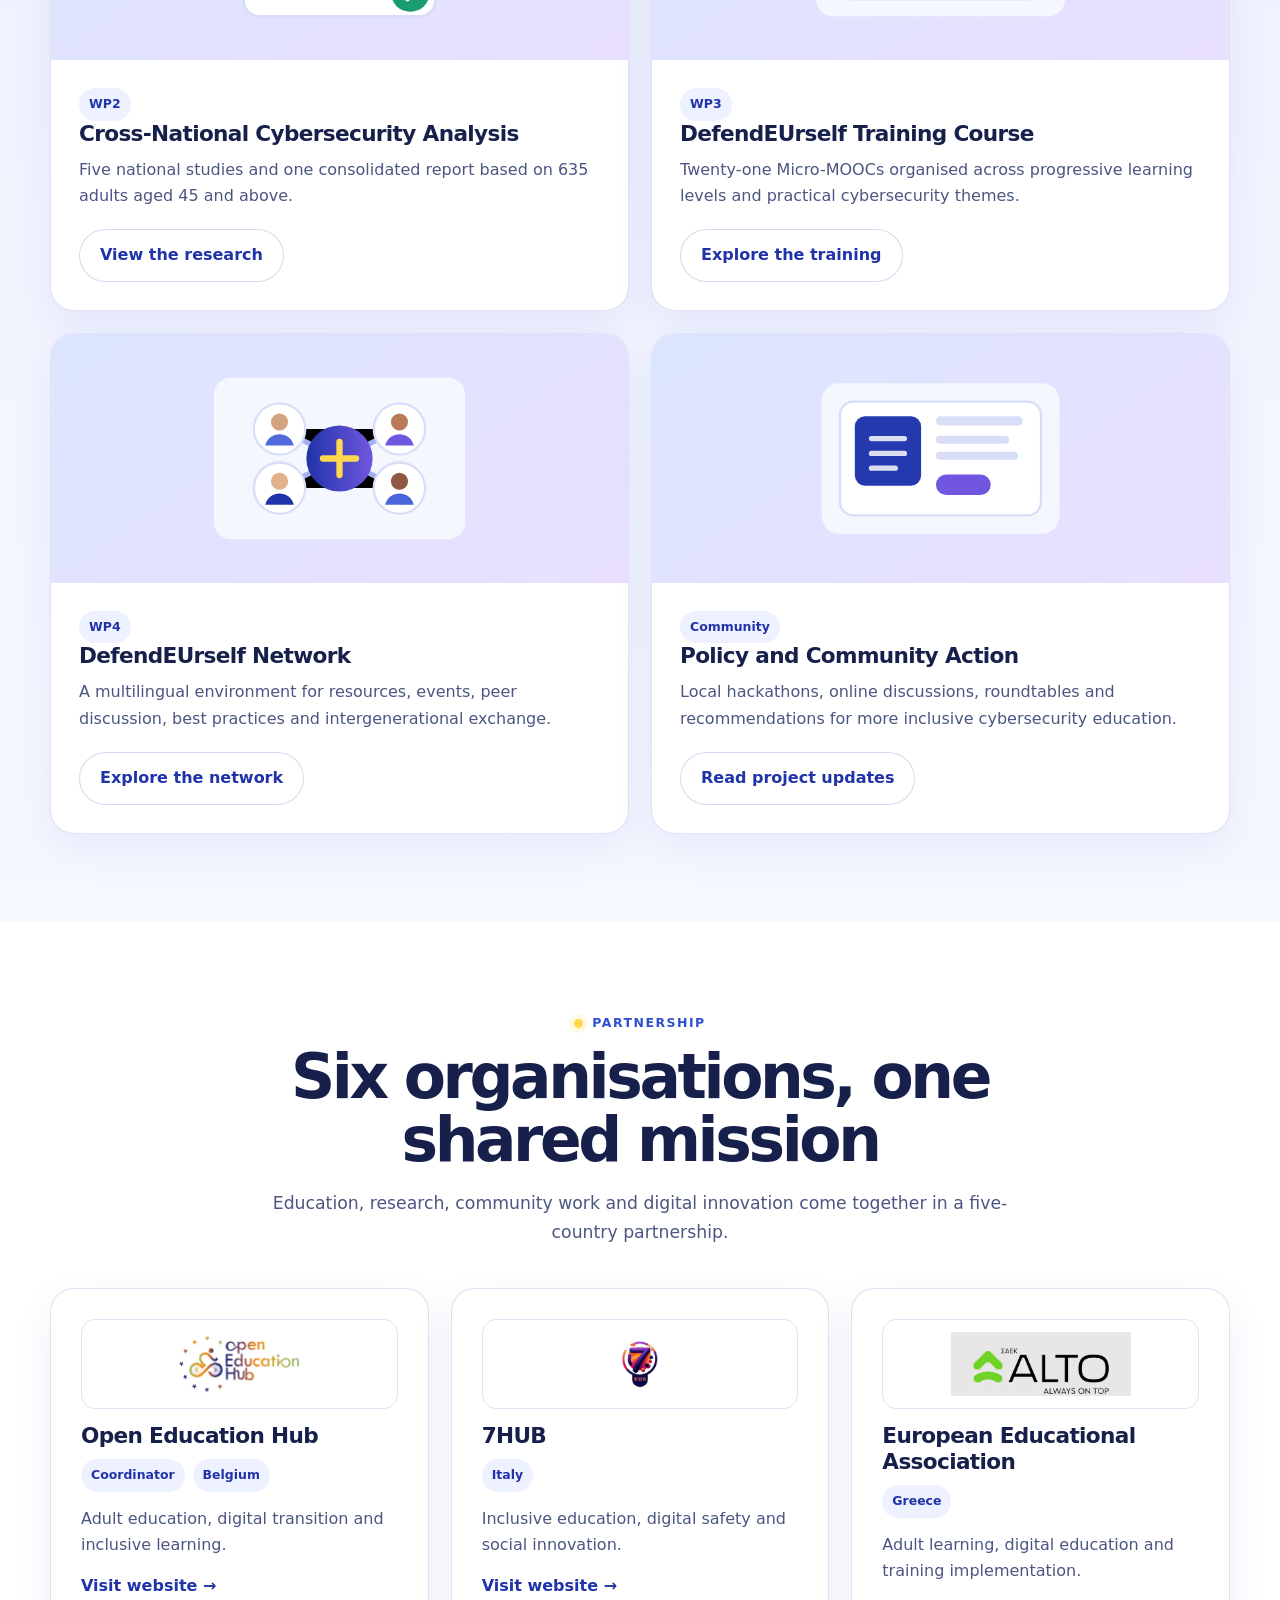
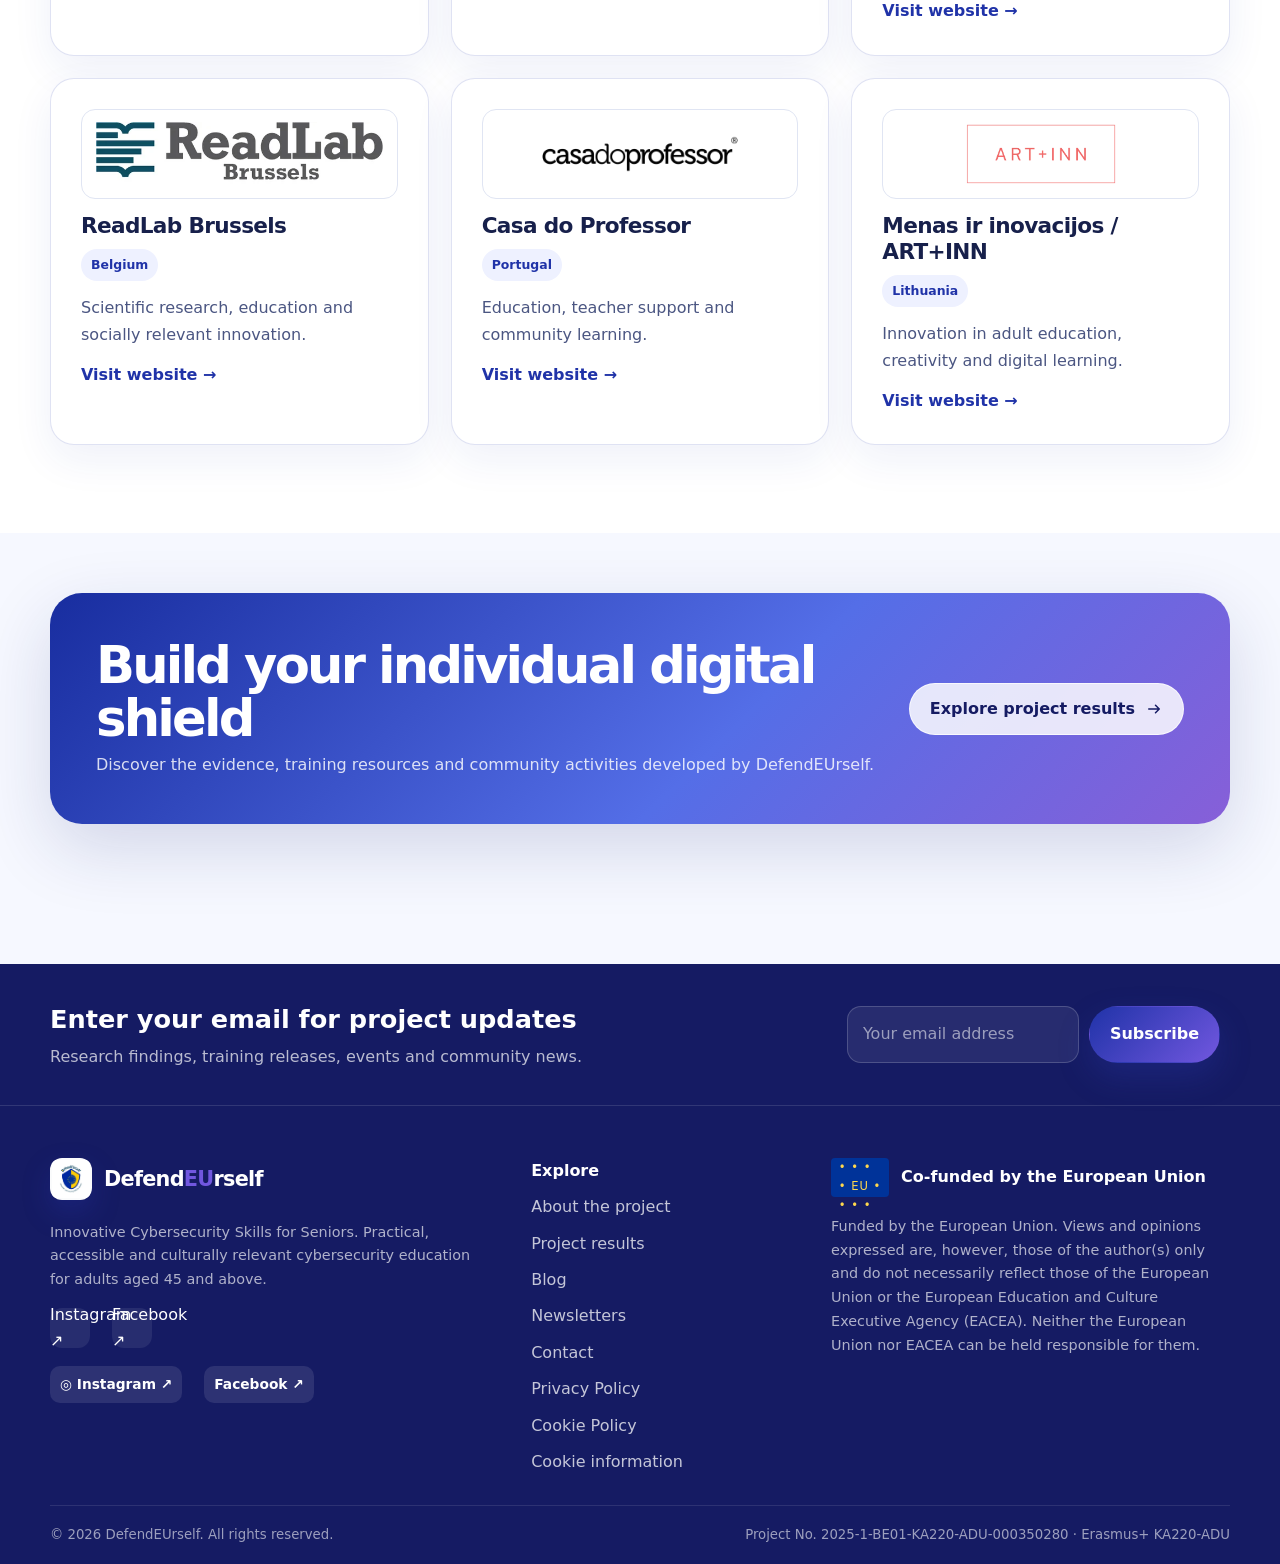
==== commit df4cbb10: "Add files via upload" ====
--- a/index.html
+++ b/index.html
@@ -80,7 +80,26 @@
 @media(max-width:1000px){.rk-grid,.rk-grid.five{grid-template-columns:repeat(2,minmax(0,1fr))}.rk-language-grid{grid-template-columns:repeat(2,minmax(0,1fr))}}
 @media(max-width:760px){.page-project-logo{position:static;width:126px;height:126px;margin:26px 0 0}.page-hero:has(.page-project-logo) h1,.page-hero:has(.page-project-logo) p{max-width:100%}.hero-project-logo{width:86px;height:86px;right:5px;top:5px}.rk-grid,.rk-grid.five,.rk-language-grid,.rk-pdf-grid,.rk-level-grid{grid-template-columns:1fr}.rk-spotlight{grid-template-columns:1fr}.page-hero .rk-hero-grid{grid-template-columns:1fr}.rk-hero-logo{width:130px}.results-section,.course-section{padding:52px 0}}
 @media(prefers-reduced-motion:reduce){html{scroll-behavior:auto}.rk-card,.rk-top{transition:none}}
-</style><link href="[data-uri]" rel="icon" type="image/webp"/><style id="social-fb-tweak">.site-social a,.social-links a{display:inline-flex;align-items:center;margin-right:12px;gap:4px;white-space:normal}.rk-training-examples .rk-grid .rk-card{display:flex;flex-direction:column}.rk-training-examples .rk-card>.rk-button{margin-top:auto}</style></head>
+</style><link href="[data-uri]" rel="icon" type="image/webp"/><style id="social-fb-tweak">.site-social a,.social-links a{display:inline-flex;align-items:center;margin-right:12px;gap:4px;white-space:normal}.rk-training-examples .rk-grid .rk-card{display:flex;flex-direction:column}.rk-training-examples .rk-card>.rk-button{margin-top:auto}</style>
+<!-- DefendEUrself cookie notice: isolated styles; no existing page styles are changed. -->
+<style id="deu-cookie-notice-style">
+#deu-cookie-notice { box-sizing:border-box; position:fixed; z-index:2147480000; bottom:18px; left:18px; right:18px; width:min(680px,calc(100% - 36px)); margin:0 auto; padding:22px 24px; background:#fff; color:#17244e; border:1px solid #d9def5; border-radius:18px; box-shadow:0 15px 55px rgba(14,25,76,.22); font-family:inherit; }
+#deu-cookie-notice[hidden] { display:none !important; }
+#deu-cookie-notice *, #deu-cookie-notice *::before, #deu-cookie-notice *::after { box-sizing:border-box; }
+#deu-cookie-notice .deu-cookie-head { display:flex; align-items:center; gap:11px; margin-bottom:9px; }
+#deu-cookie-notice .deu-cookie-shield { width:32px; height:32px; display:grid; place-items:center; border-radius:10px; color:#fff; background:#343cb8; flex:none; font-size:17px; }
+#deu-cookie-notice h2 { font-family:inherit; font-size:18px; font-weight:750; line-height:1.35; margin:0; color:#17244e; }
+#deu-cookie-notice p { font-size:14px; line-height:1.65; margin:0 0 15px; color:#3d4a68; }
+#deu-cookie-notice .deu-cookie-actions { display:flex; gap:10px; justify-content:space-between; flex-wrap:wrap; align-items:center; }
+#deu-cookie-notice .deu-cookie-links { display:flex; flex-wrap:wrap; gap:9px 16px; }
+#deu-cookie-notice a { color:#2336b3; text-decoration:underline; text-underline-offset:3px; font-weight:600; font-size:13px; }
+#deu-cookie-notice .deu-cookie-ok { appearance:none; border:0; border-radius:999px; background:#3342bd; color:#fff; padding:11px 22px; font-family:inherit; font-size:14px; line-height:1.3; font-weight:700; cursor:pointer; box-shadow:0 5px 15px rgba(51,66,189,.18); }
+#deu-cookie-notice .deu-cookie-ok:hover { background:#243195; }
+#deu-cookie-notice a:focus-visible,#deu-cookie-notice button:focus-visible,.deu-cookie-reopen:focus-visible { outline:3px solid #f5bd19; outline-offset:3px; }
+@media(max-width:480px){ #deu-cookie-notice{bottom:12px;left:12px;right:12px;width:calc(100% - 24px);padding:17px;} #deu-cookie-notice .deu-cookie-actions{align-items:stretch; flex-direction:column;} #deu-cookie-notice .deu-cookie-ok{width:100%;} }
+</style>
+
+</head>
 <body>
 <a class="skip-link" href="#main-content">Skip to content</a>
 <header class="site-header">
@@ -207,6 +226,9 @@
 <a href="blog.html">Blog</a>
 <a href="newsletters.html">Newsletters</a>
 <a href="contact.html">Contact</a>
+<a href="https://drive.google.com/file/d/1LmndwA52XreIHmTqpKWVuQ_9V2-LKDGW/view?usp=drive_link" target="_blank" rel="noopener noreferrer">Privacy Policy</a>
+<a href="https://drive.google.com/file/d/1uKuZpL2EGDIl8XXr5-HZQHpkTVfG1H8k/view?usp=drive_link" target="_blank" rel="noopener noreferrer">Cookie Policy</a>
+<a href="#deu-cookie-notice" class="deu-cookie-reopen">Cookie information</a>
 </div>
 <div>
 <div class="funding-lockup">
@@ -223,5 +245,51 @@
 </div>
 </footer>
 <script src="assets/js/main.js"></script>
+
+<!-- Informed acknowledgement of essential storage only. No consent to optional tracking is requested. -->
+<section id="deu-cookie-notice" hidden role="region" aria-labelledby="deu-cookie-title">
+  <div class="deu-cookie-head"><span class="deu-cookie-shield" aria-hidden="true">✓</span><h2 id="deu-cookie-title">Cookie information</h2></div>
+  <p>This website uses essential browser storage to remember that you have seen this notice. For details about data protection and external services, please read our policies.</p>
+  <div class="deu-cookie-actions">
+    <div class="deu-cookie-links"><a href="https://drive.google.com/file/d/1uKuZpL2EGDIl8XXr5-HZQHpkTVfG1H8k/view?usp=drive_link" target="_blank" rel="noopener noreferrer">Cookie Policy ↗</a><a href="https://drive.google.com/file/d/1LmndwA52XreIHmTqpKWVuQ_9V2-LKDGW/view?usp=drive_link" target="_blank" rel="noopener noreferrer">Privacy Policy ↗</a></div>
+    <button type="button" class="deu-cookie-ok" id="deu-cookie-dismiss">Understood</button>
+  </div>
+</section>
+<script id="deu-cookie-notice-script">
+(function () {
+  'use strict';
+  var KEY = 'defendeurself.cookie_notice_seen.v1';
+  var DAYS = 180;
+  var notice = document.getElementById('deu-cookie-notice');
+  var dismiss = document.getElementById('deu-cookie-dismiss');
+  if (!notice || !dismiss) return;
+  function wasAcknowledged() {
+    try {
+      var date = Number(window.localStorage.getItem(KEY));
+      return date > 0 && (Date.now() - date) < DAYS*86400000;
+    } catch (e) { return false; }
+  }
+  function showNotice(shouldFocus) {
+    notice.hidden = false;
+    if (shouldFocus) dismiss.focus();
+  }
+  function hideNotice() {
+    notice.hidden = true;
+    try { window.localStorage.setItem(KEY, String(Date.now())); } catch (e) { /* visitors can still dismiss without browser storage */ }
+  }
+  dismiss.addEventListener('click', hideNotice);
+  document.querySelectorAll('.deu-cookie-reopen').forEach(function(link) {
+    link.addEventListener('click', function (event) {
+      event.preventDefault();
+      showNotice(true);
+    });
+  });
+  window.addEventListener('storage', function (event) {
+    if (event.key === KEY && wasAcknowledged()) notice.hidden = true;
+  });
+  if (!wasAcknowledged()) showNotice(false);
+})();
+</script>
+
 </body>
-</html>
+</html>
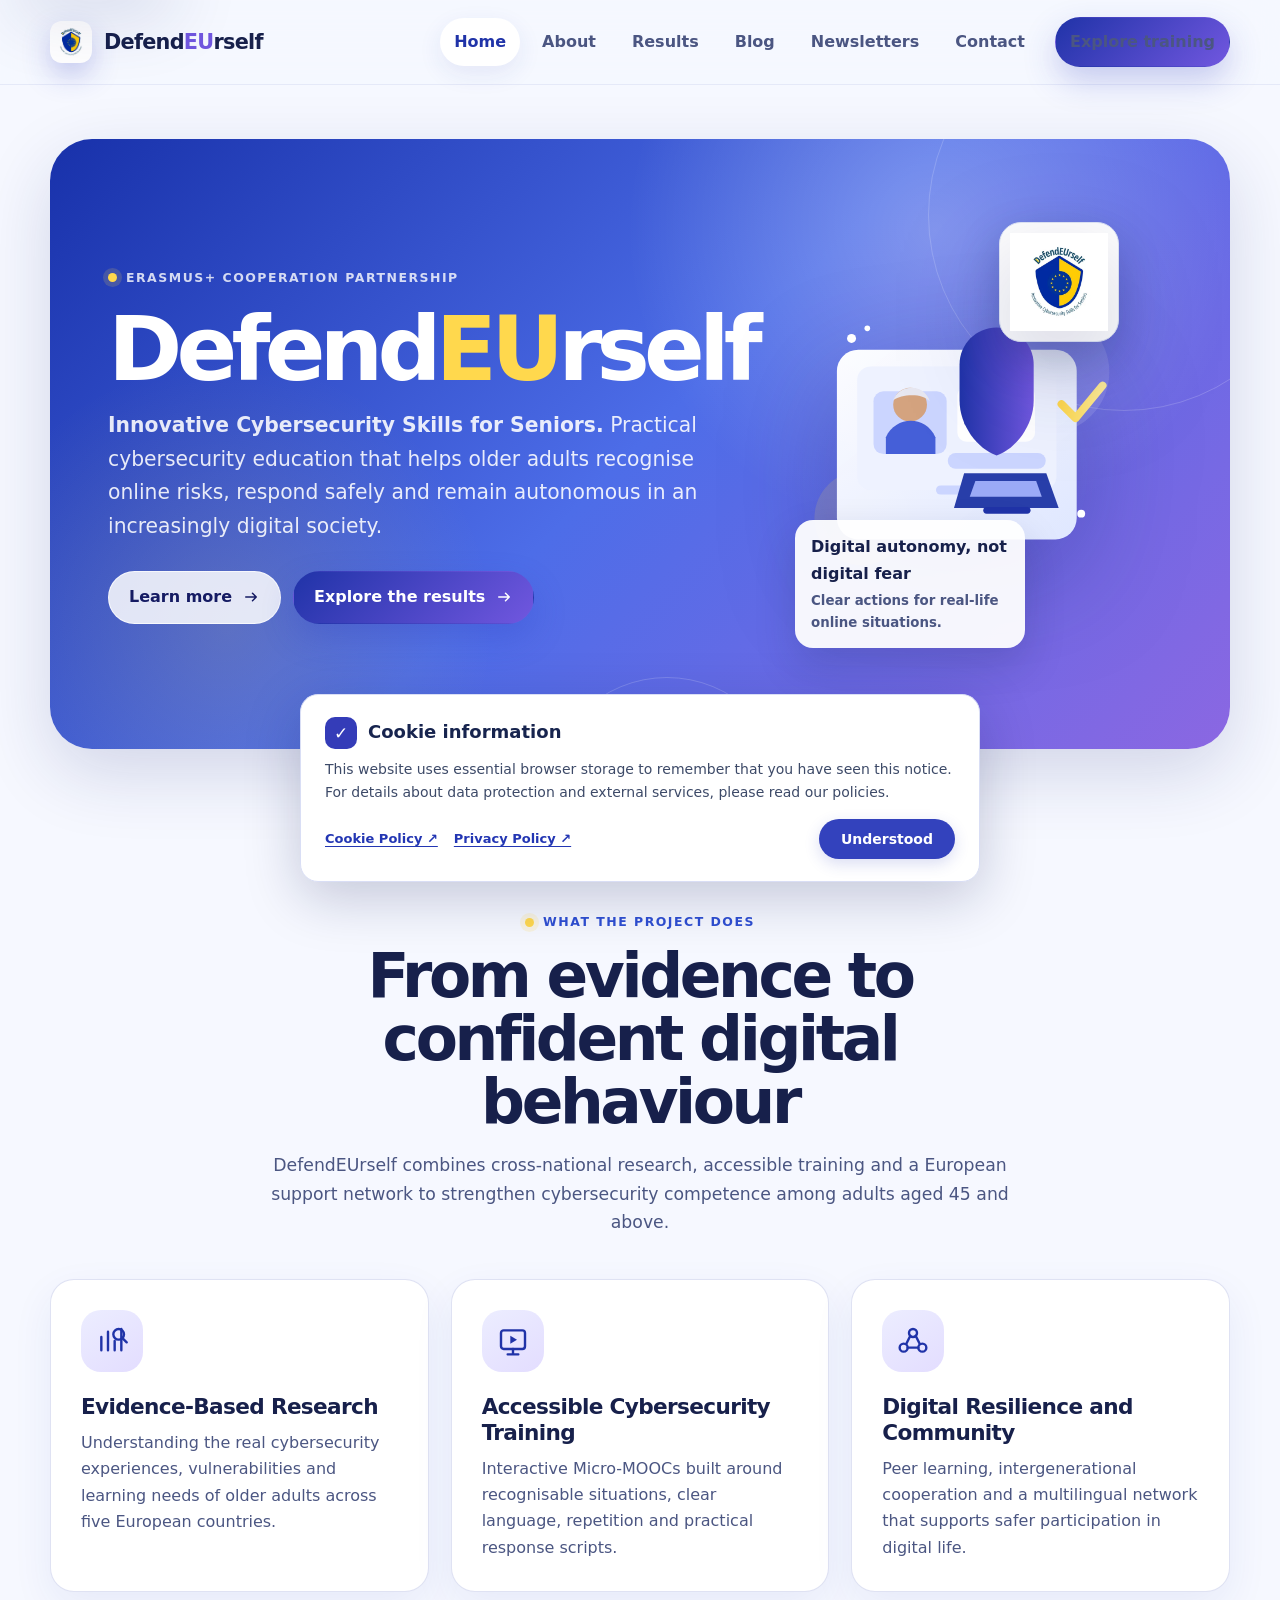
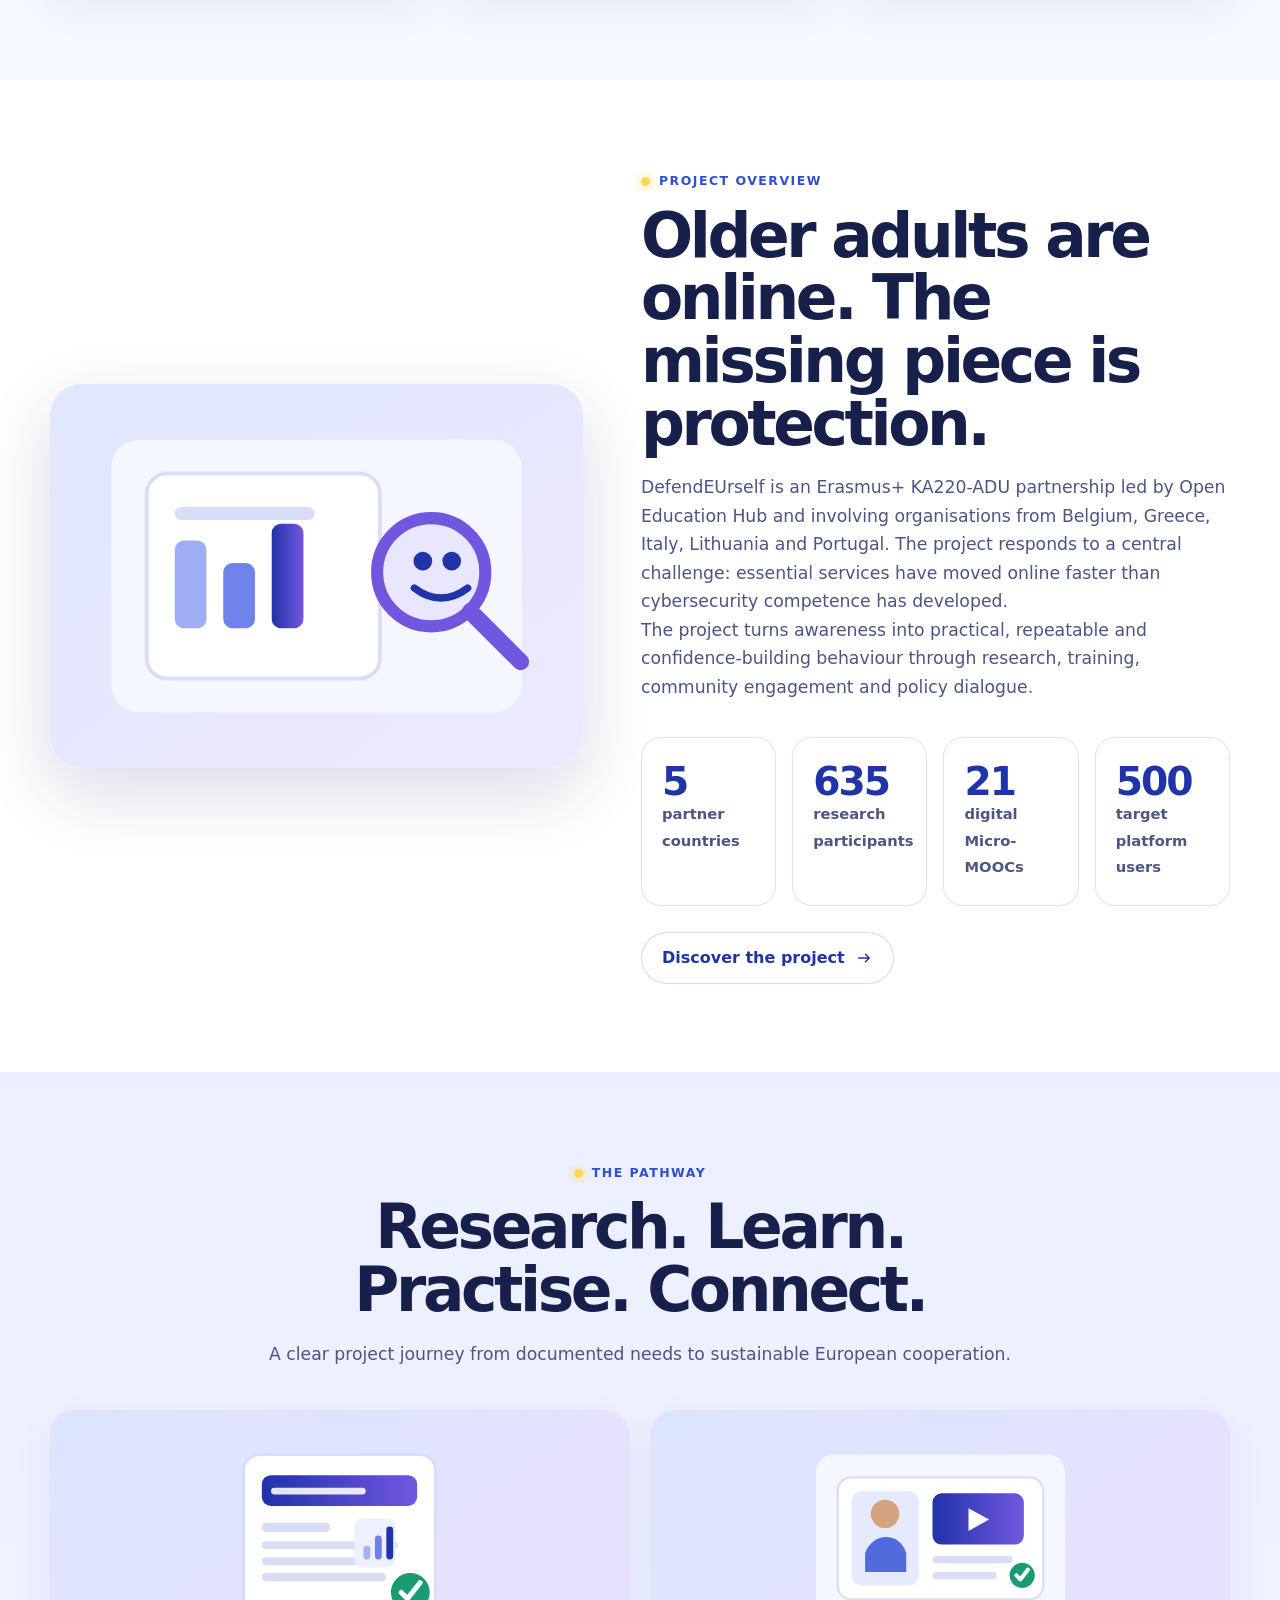
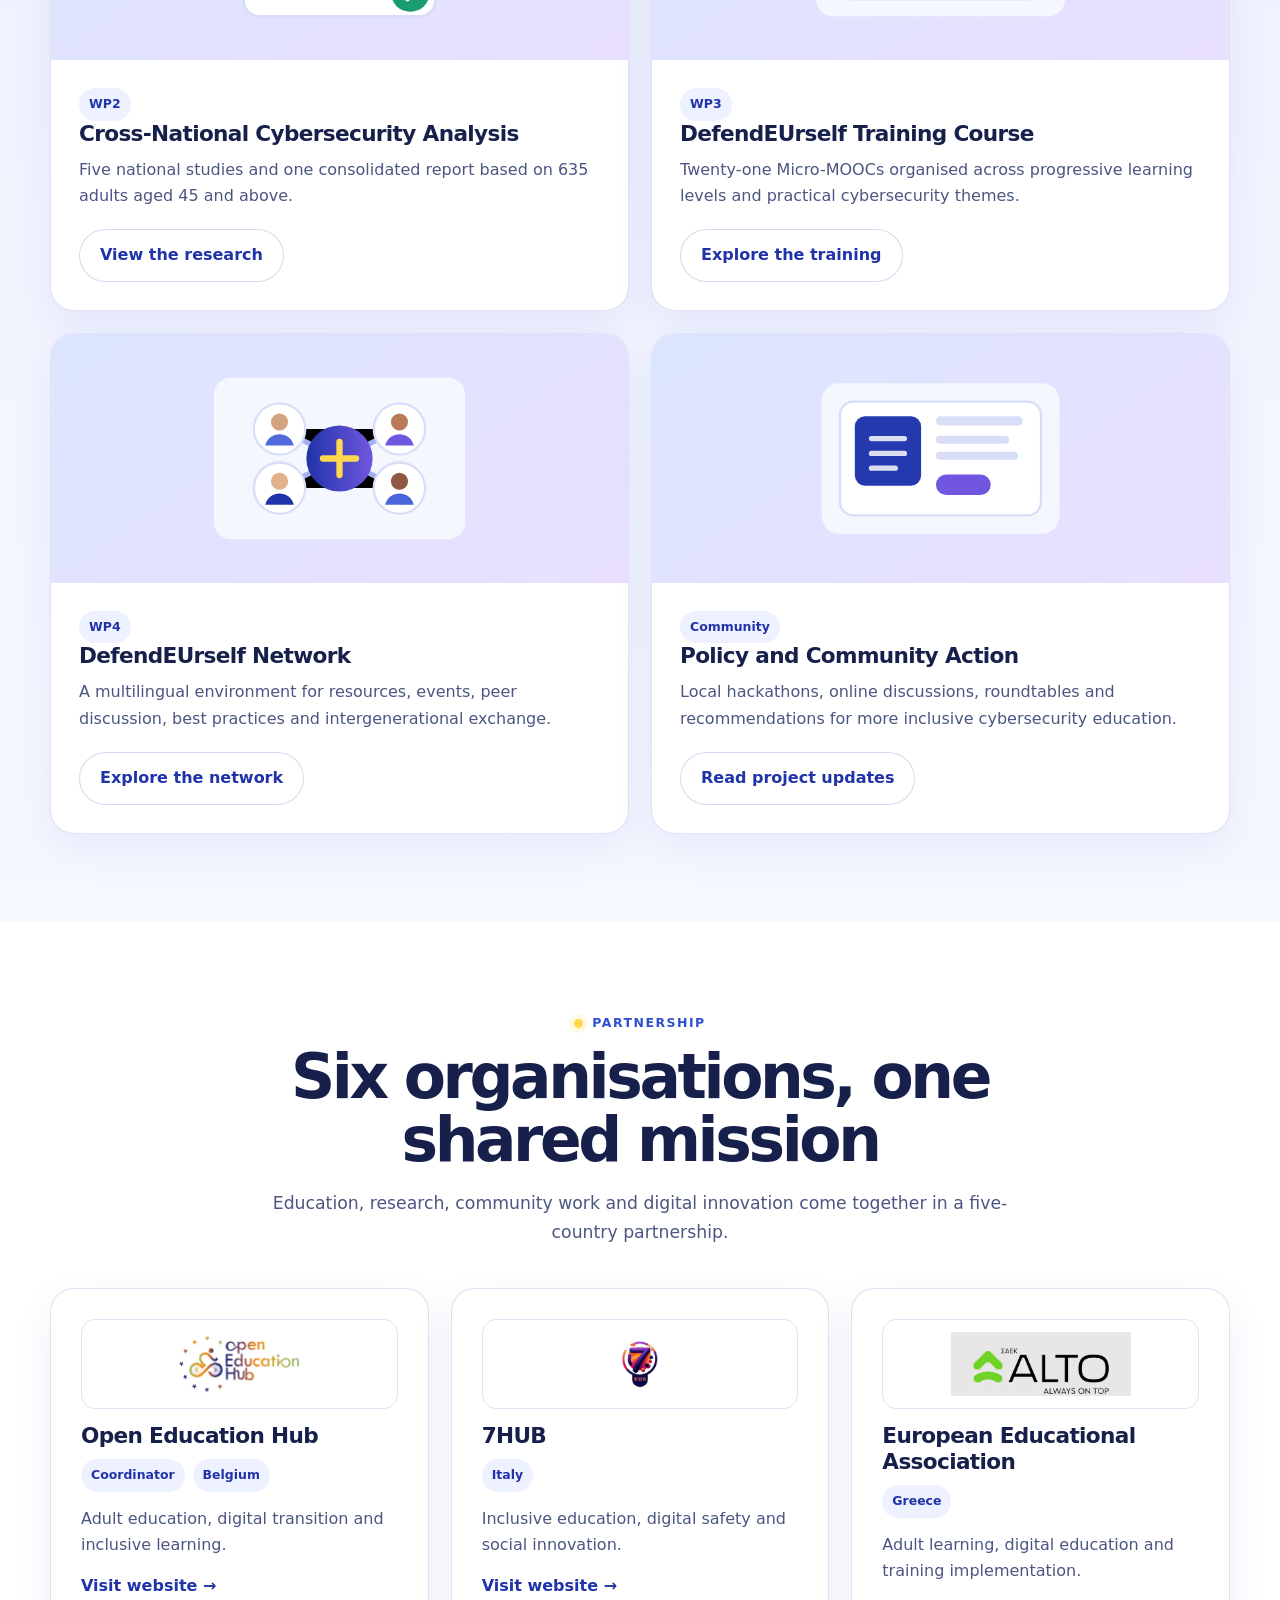
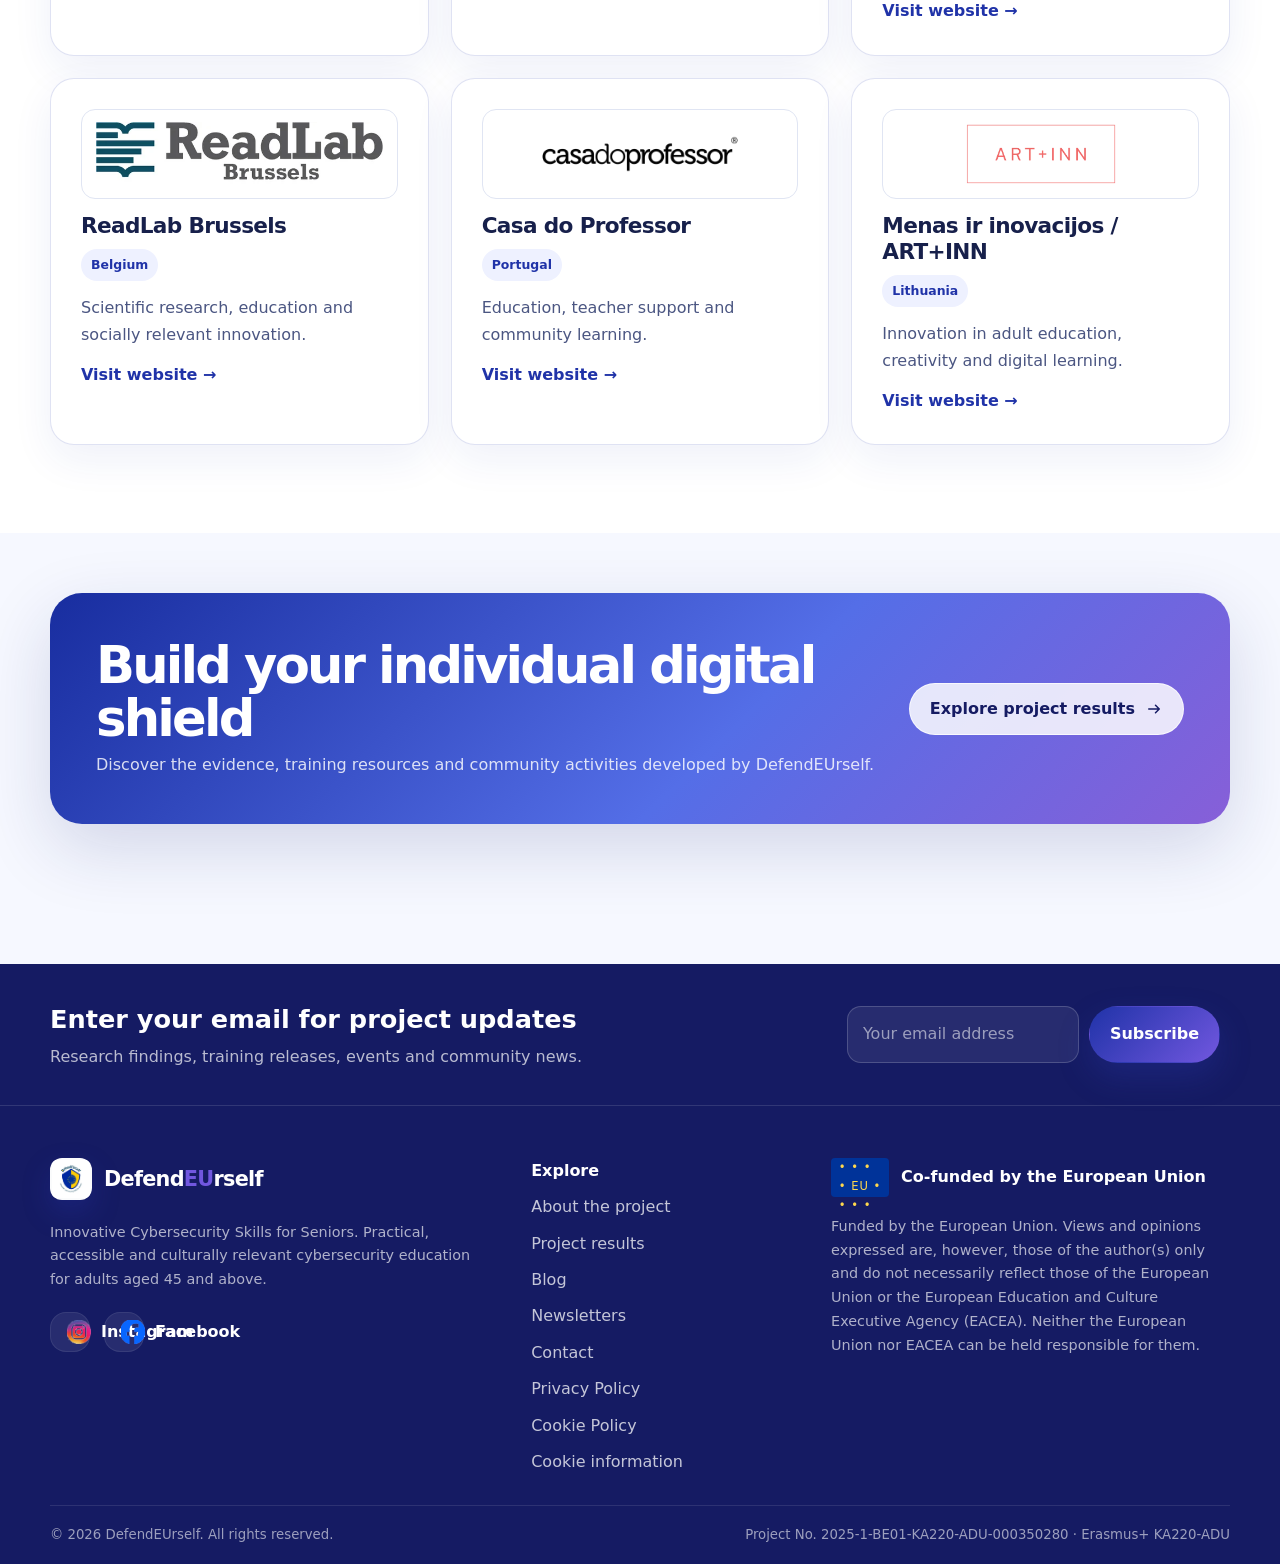
==== commit 608556b2: "Add files via upload" ====
--- a/index.html
+++ b/index.html
@@ -80,7 +80,7 @@
 @media(max-width:1000px){.rk-grid,.rk-grid.five{grid-template-columns:repeat(2,minmax(0,1fr))}.rk-language-grid{grid-template-columns:repeat(2,minmax(0,1fr))}}
 @media(max-width:760px){.page-project-logo{position:static;width:126px;height:126px;margin:26px 0 0}.page-hero:has(.page-project-logo) h1,.page-hero:has(.page-project-logo) p{max-width:100%}.hero-project-logo{width:86px;height:86px;right:5px;top:5px}.rk-grid,.rk-grid.five,.rk-language-grid,.rk-pdf-grid,.rk-level-grid{grid-template-columns:1fr}.rk-spotlight{grid-template-columns:1fr}.page-hero .rk-hero-grid{grid-template-columns:1fr}.rk-hero-logo{width:130px}.results-section,.course-section{padding:52px 0}}
 @media(prefers-reduced-motion:reduce){html{scroll-behavior:auto}.rk-card,.rk-top{transition:none}}
-</style><link href="[data-uri]" rel="icon" type="image/webp"/><style id="social-fb-tweak">.site-social a,.social-links a{display:inline-flex;align-items:center;margin-right:12px;gap:4px;white-space:normal}.rk-training-examples .rk-grid .rk-card{display:flex;flex-direction:column}.rk-training-examples .rk-card>.rk-button{margin-top:auto}</style>
+</style><link href="[data-uri]" rel="icon" type="image/webp"/>
 <!-- DefendEUrself cookie notice: isolated styles; no existing page styles are changed. -->
 <style id="deu-cookie-notice-style">
 #deu-cookie-notice { box-sizing:border-box; position:fixed; z-index:2147480000; bottom:18px; left:18px; right:18px; width:min(680px,calc(100% - 36px)); margin:0 auto; padding:22px 24px; background:#fff; color:#17244e; border:1px solid #d9def5; border-radius:18px; box-shadow:0 15px 55px rgba(14,25,76,.22); font-family:inherit; }
@@ -98,8 +98,15 @@
 #deu-cookie-notice a:focus-visible,#deu-cookie-notice button:focus-visible,.deu-cookie-reopen:focus-visible { outline:3px solid #f5bd19; outline-offset:3px; }
 @media(max-width:480px){ #deu-cookie-notice{bottom:12px;left:12px;right:12px;width:calc(100% - 24px);padding:17px;} #deu-cookie-notice .deu-cookie-actions{align-items:stretch; flex-direction:column;} #deu-cookie-notice .deu-cookie-ok{width:100%;} }
 </style>
-
-</head>
+<style id="social-icons-cleanup">
+.social-links.social-buttons{display:flex !important;gap:14px;flex-wrap:wrap;align-items:center;margin-top:20px}
+.social-links.social-buttons a{display:inline-flex !important;align-items:center;gap:10px;white-space:nowrap;padding:12px 16px;border-radius:16px;background:rgba(255,255,255,.08);color:#fff !important;text-decoration:none;font-weight:700;line-height:1;border:1px solid rgba(255,255,255,.08);transition:transform .2s ease, background .2s ease, border-color .2s ease;margin-right:0 !important}
+.social-links.social-buttons a:hover{transform:translateY(-1px);background:rgba(255,255,255,.13);border-color:rgba(255,255,255,.18)}
+.social-links.social-buttons .social-icon-wrap{width:24px;height:24px;display:inline-flex;align-items:center;justify-content:center;flex:0 0 24px;overflow:hidden;border-radius:6px}
+.social-links.social-buttons .social-icon-wrap img{width:100%;height:100%;display:block;object-fit:contain}
+.site-social{display:none !important}
+.social-links:not(.social-buttons) a{margin-right:0}
+</style></head>
 <body>
 <a class="skip-link" href="#main-content">Skip to content</a>
 <header class="site-header">
@@ -217,8 +224,8 @@
 <div class="footer-brand">
 <a class="brand" href="index.html"><span class="brand-mark brand-official"><img alt="" height="42" src="[data-uri]" width="42"/></span><span>Defend<span class="eu">EU</span>rself</span></a>
 <p>Innovative Cybersecurity Skills for Seniors. Practical, accessible and culturally relevant cybersecurity education for adults aged 45 and above.</p>
-<div aria-label="Social media placeholders" class="social-links"><a aria-label="DefendEUrself Instagram" href="https://www.instagram.com/defendeurself.project/" rel="noopener noreferrer" target="_blank">Instagram ↗</a><a aria-label="DefendEUrself official Facebook" href="https://www.facebook.com/profile.php?id=61583153321765" rel="noopener noreferrer" target="_blank">Facebook ↗</a></div>
-<div class="site-social"><a aria-label="DefendEUrself Instagram" href="https://www.instagram.com/defendeurself.project/" rel="noopener noreferrer" target="_blank">◎ Instagram ↗</a><a aria-label="DefendEUrself official Facebook" href="https://www.facebook.com/profile.php?id=61583153321765" rel="noopener noreferrer" target="_blank">Facebook ↗</a></div></div>
+<div aria-label="Social media placeholders" class="social-links social-buttons"><a aria-label="DefendEUrself Instagram" href="https://www.instagram.com/defendeurself.project/" rel="noopener noreferrer" target="_blank"><span class="social-icon-wrap"><img alt="Instagram" src="[data-uri]"/></span><span>Instagram</span></a><a aria-label="DefendEUrself Facebook" href="https://www.facebook.com/profile.php?id=61583153321765" rel="noopener noreferrer" target="_blank"><span class="social-icon-wrap"><img alt="Facebook" src="[data-uri]"/></span><span>Facebook</span></a></div>
+</div>
 <div class="footer-links">
 <strong>Explore</strong>
 <a href="about.html">About the project</a>
@@ -226,9 +233,9 @@
 <a href="blog.html">Blog</a>
 <a href="newsletters.html">Newsletters</a>
 <a href="contact.html">Contact</a>
-<a href="https://drive.google.com/file/d/1LmndwA52XreIHmTqpKWVuQ_9V2-LKDGW/view?usp=drive_link" target="_blank" rel="noopener noreferrer">Privacy Policy</a>
-<a href="https://drive.google.com/file/d/1uKuZpL2EGDIl8XXr5-HZQHpkTVfG1H8k/view?usp=drive_link" target="_blank" rel="noopener noreferrer">Cookie Policy</a>
-<a href="#deu-cookie-notice" class="deu-cookie-reopen">Cookie information</a>
+<a href="https://drive.google.com/file/d/1LmndwA52XreIHmTqpKWVuQ_9V2-LKDGW/view?usp=drive_link" rel="noopener noreferrer" target="_blank">Privacy Policy</a>
+<a href="https://drive.google.com/file/d/1uKuZpL2EGDIl8XXr5-HZQHpkTVfG1H8k/view?usp=drive_link" rel="noopener noreferrer" target="_blank">Cookie Policy</a>
+<a class="deu-cookie-reopen" href="#deu-cookie-notice">Cookie information</a>
 </div>
 <div>
 <div class="funding-lockup">
@@ -245,15 +252,14 @@
 </div>
 </footer>
 <script src="assets/js/main.js"></script>
-
 <!-- Informed acknowledgement of essential storage only. No consent to optional tracking is requested. -->
-<section id="deu-cookie-notice" hidden role="region" aria-labelledby="deu-cookie-title">
-  <div class="deu-cookie-head"><span class="deu-cookie-shield" aria-hidden="true">✓</span><h2 id="deu-cookie-title">Cookie information</h2></div>
-  <p>This website uses essential browser storage to remember that you have seen this notice. For details about data protection and external services, please read our policies.</p>
-  <div class="deu-cookie-actions">
-    <div class="deu-cookie-links"><a href="https://drive.google.com/file/d/1uKuZpL2EGDIl8XXr5-HZQHpkTVfG1H8k/view?usp=drive_link" target="_blank" rel="noopener noreferrer">Cookie Policy ↗</a><a href="https://drive.google.com/file/d/1LmndwA52XreIHmTqpKWVuQ_9V2-LKDGW/view?usp=drive_link" target="_blank" rel="noopener noreferrer">Privacy Policy ↗</a></div>
-    <button type="button" class="deu-cookie-ok" id="deu-cookie-dismiss">Understood</button>
-  </div>
+<section aria-labelledby="deu-cookie-title" hidden="" id="deu-cookie-notice" role="region">
+<div class="deu-cookie-head"><span aria-hidden="true" class="deu-cookie-shield">✓</span><h2 id="deu-cookie-title">Cookie information</h2></div>
+<p>This website uses essential browser storage to remember that you have seen this notice. For details about data protection and external services, please read our policies.</p>
+<div class="deu-cookie-actions">
+<div class="deu-cookie-links"><a href="https://drive.google.com/file/d/1uKuZpL2EGDIl8XXr5-HZQHpkTVfG1H8k/view?usp=drive_link" rel="noopener noreferrer" target="_blank">Cookie Policy ↗</a><a href="https://drive.google.com/file/d/1LmndwA52XreIHmTqpKWVuQ_9V2-LKDGW/view?usp=drive_link" rel="noopener noreferrer" target="_blank">Privacy Policy ↗</a></div>
+<button class="deu-cookie-ok" id="deu-cookie-dismiss" type="button">Understood</button>
+</div>
 </section>
 <script id="deu-cookie-notice-script">
 (function () {
@@ -290,6 +296,5 @@
   if (!wasAcknowledged()) showNotice(false);
 })();
 </script>
-
 </body>
 </html>
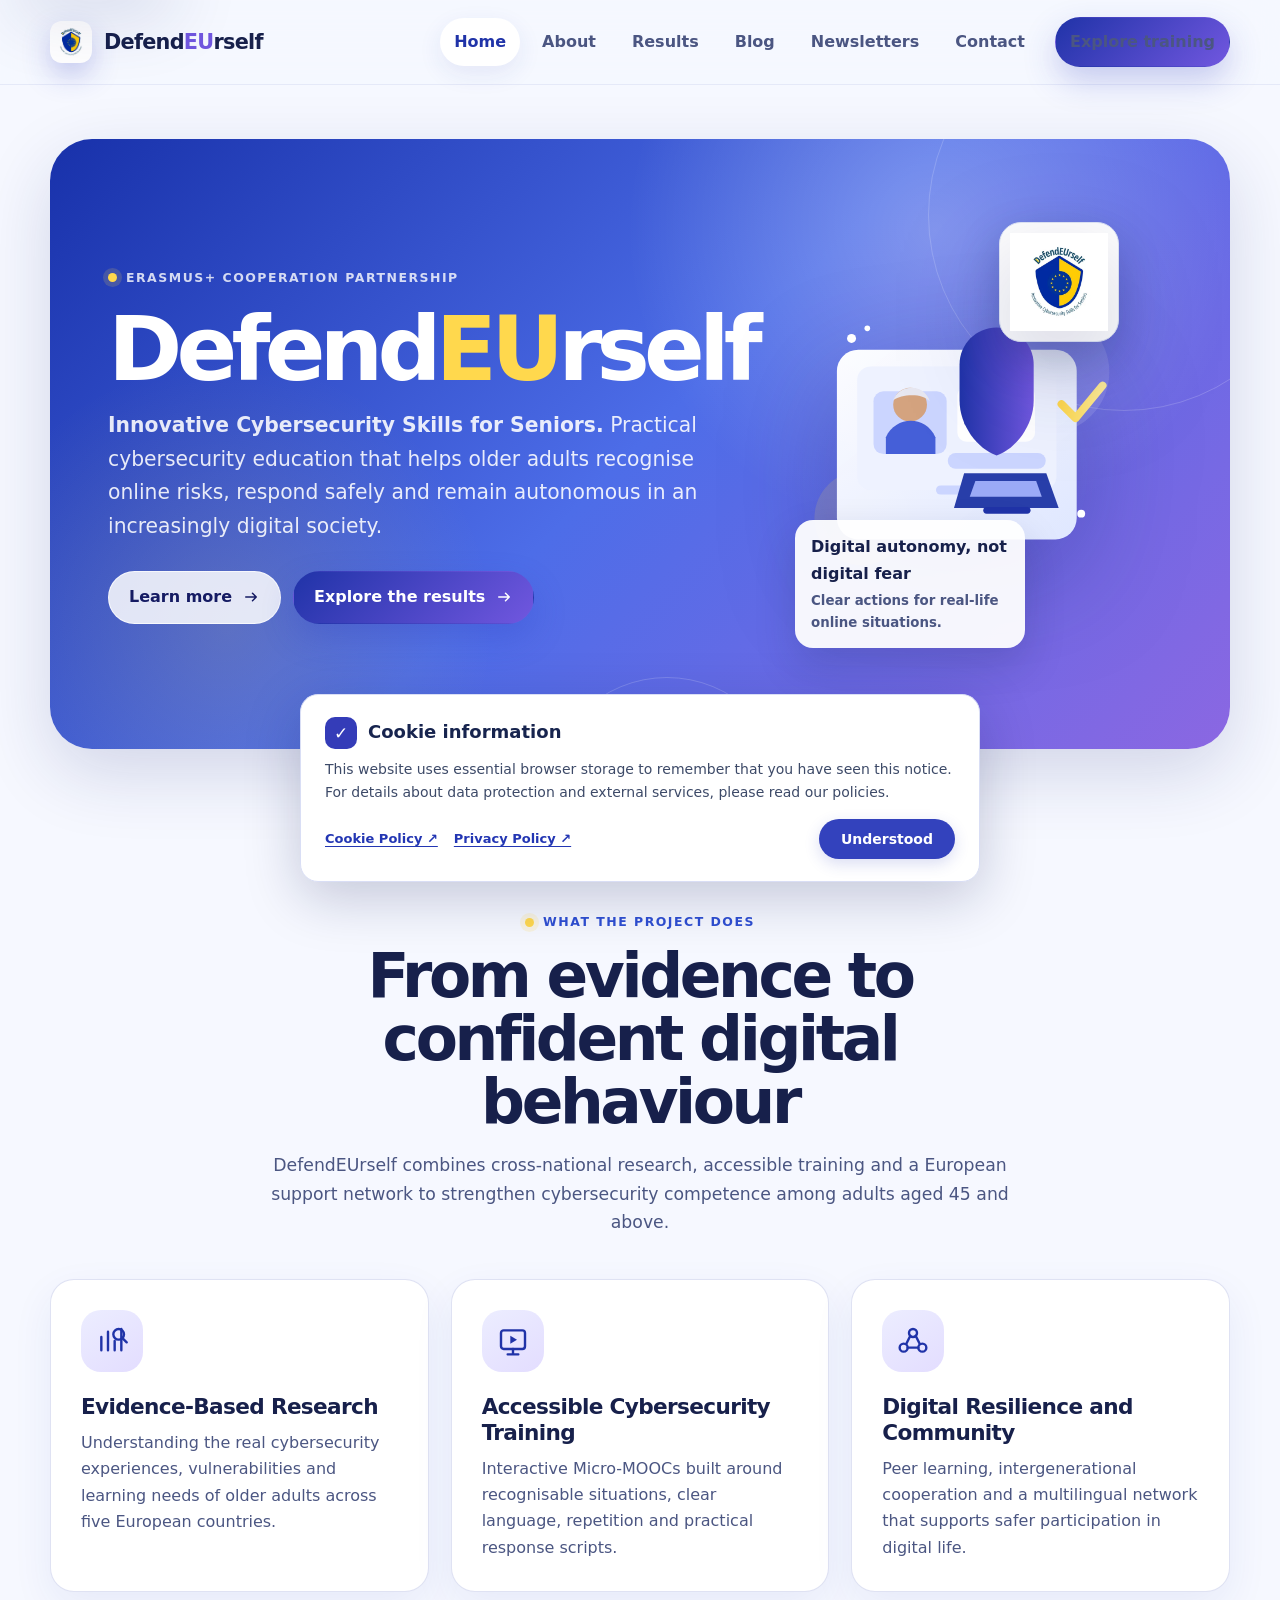
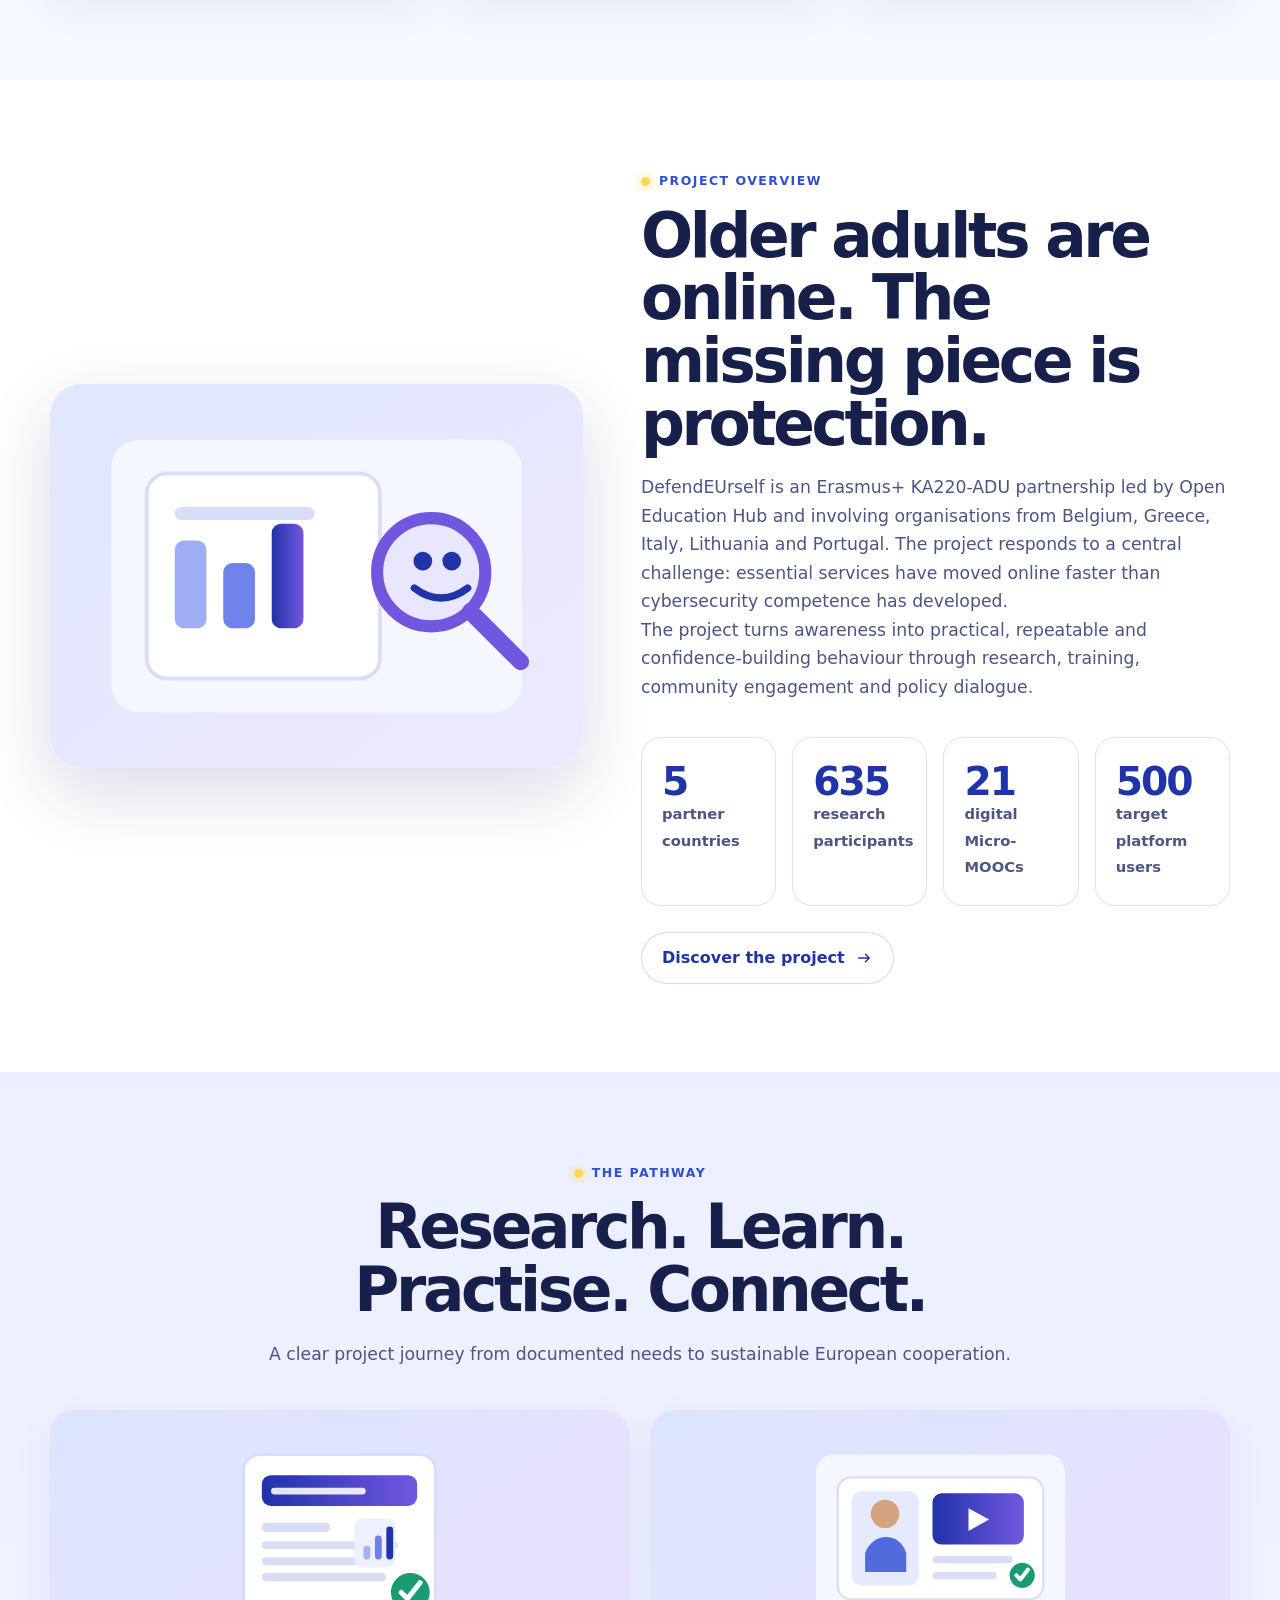
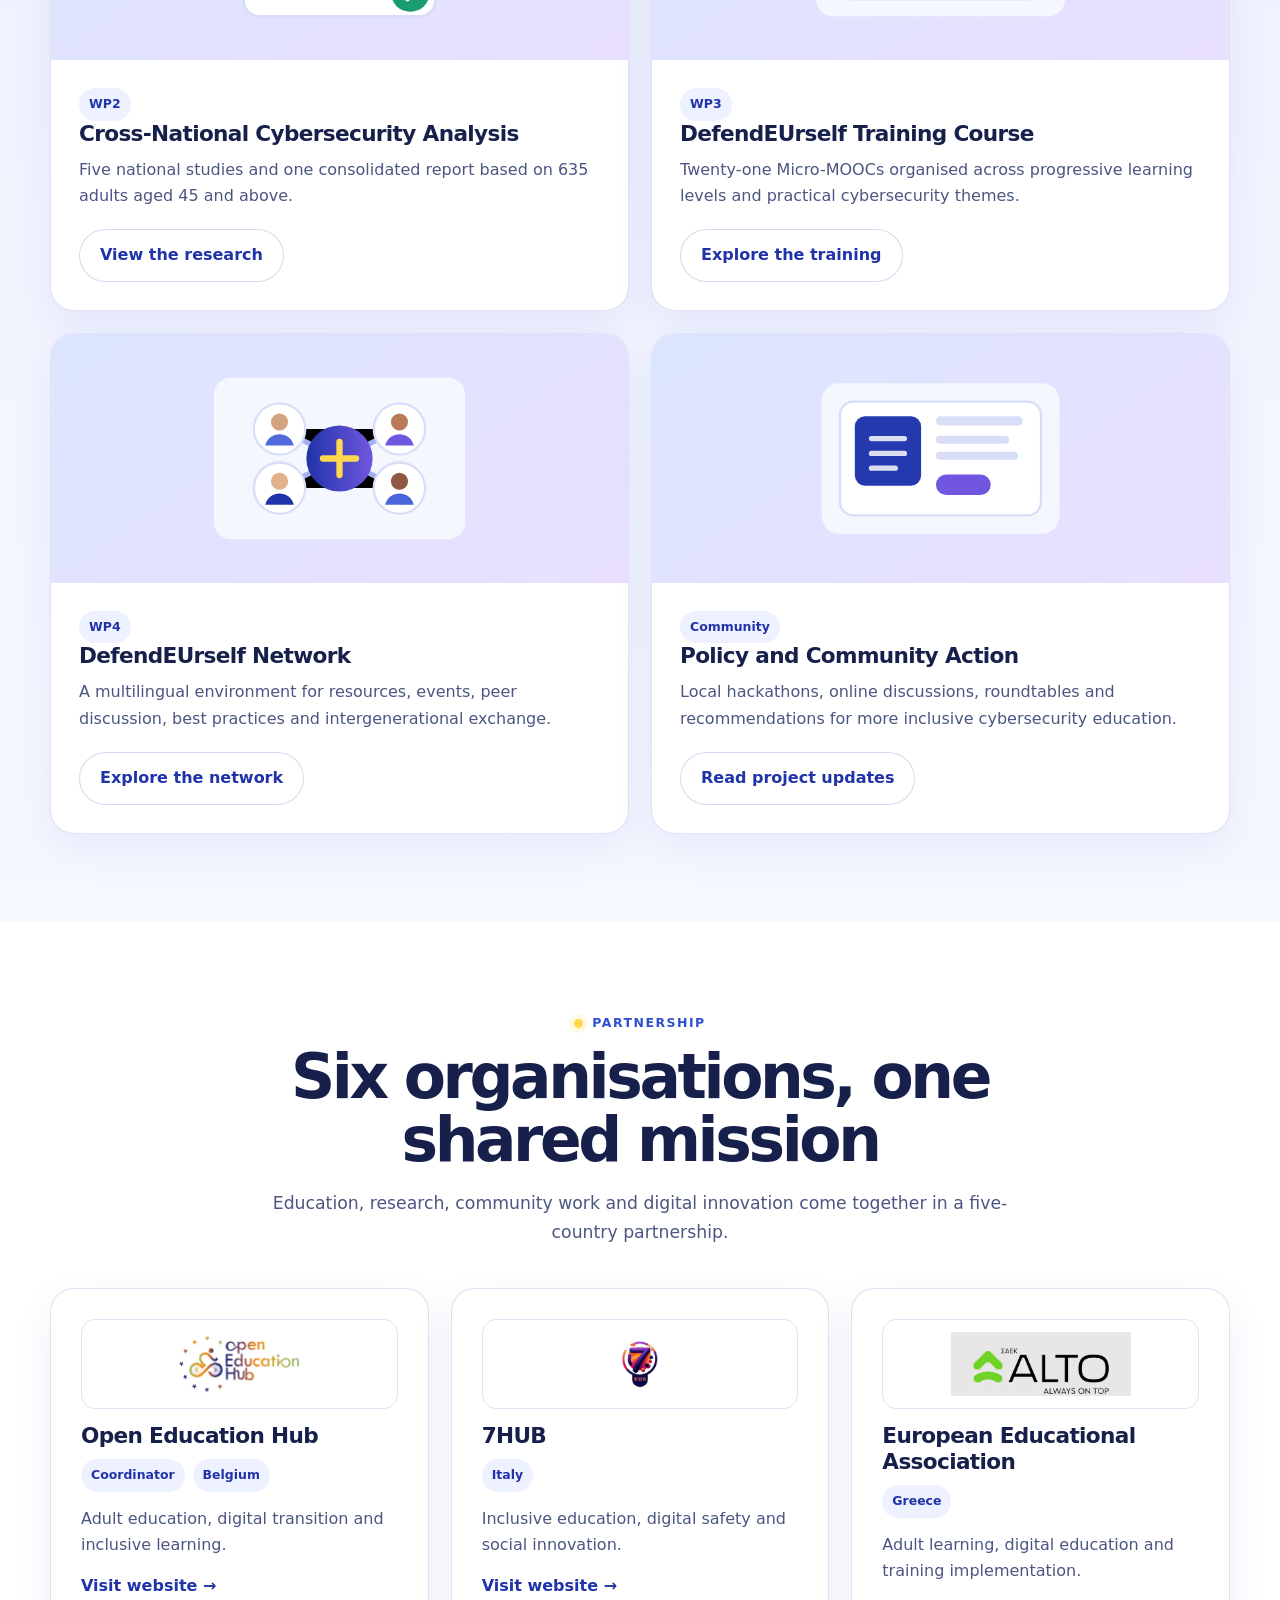
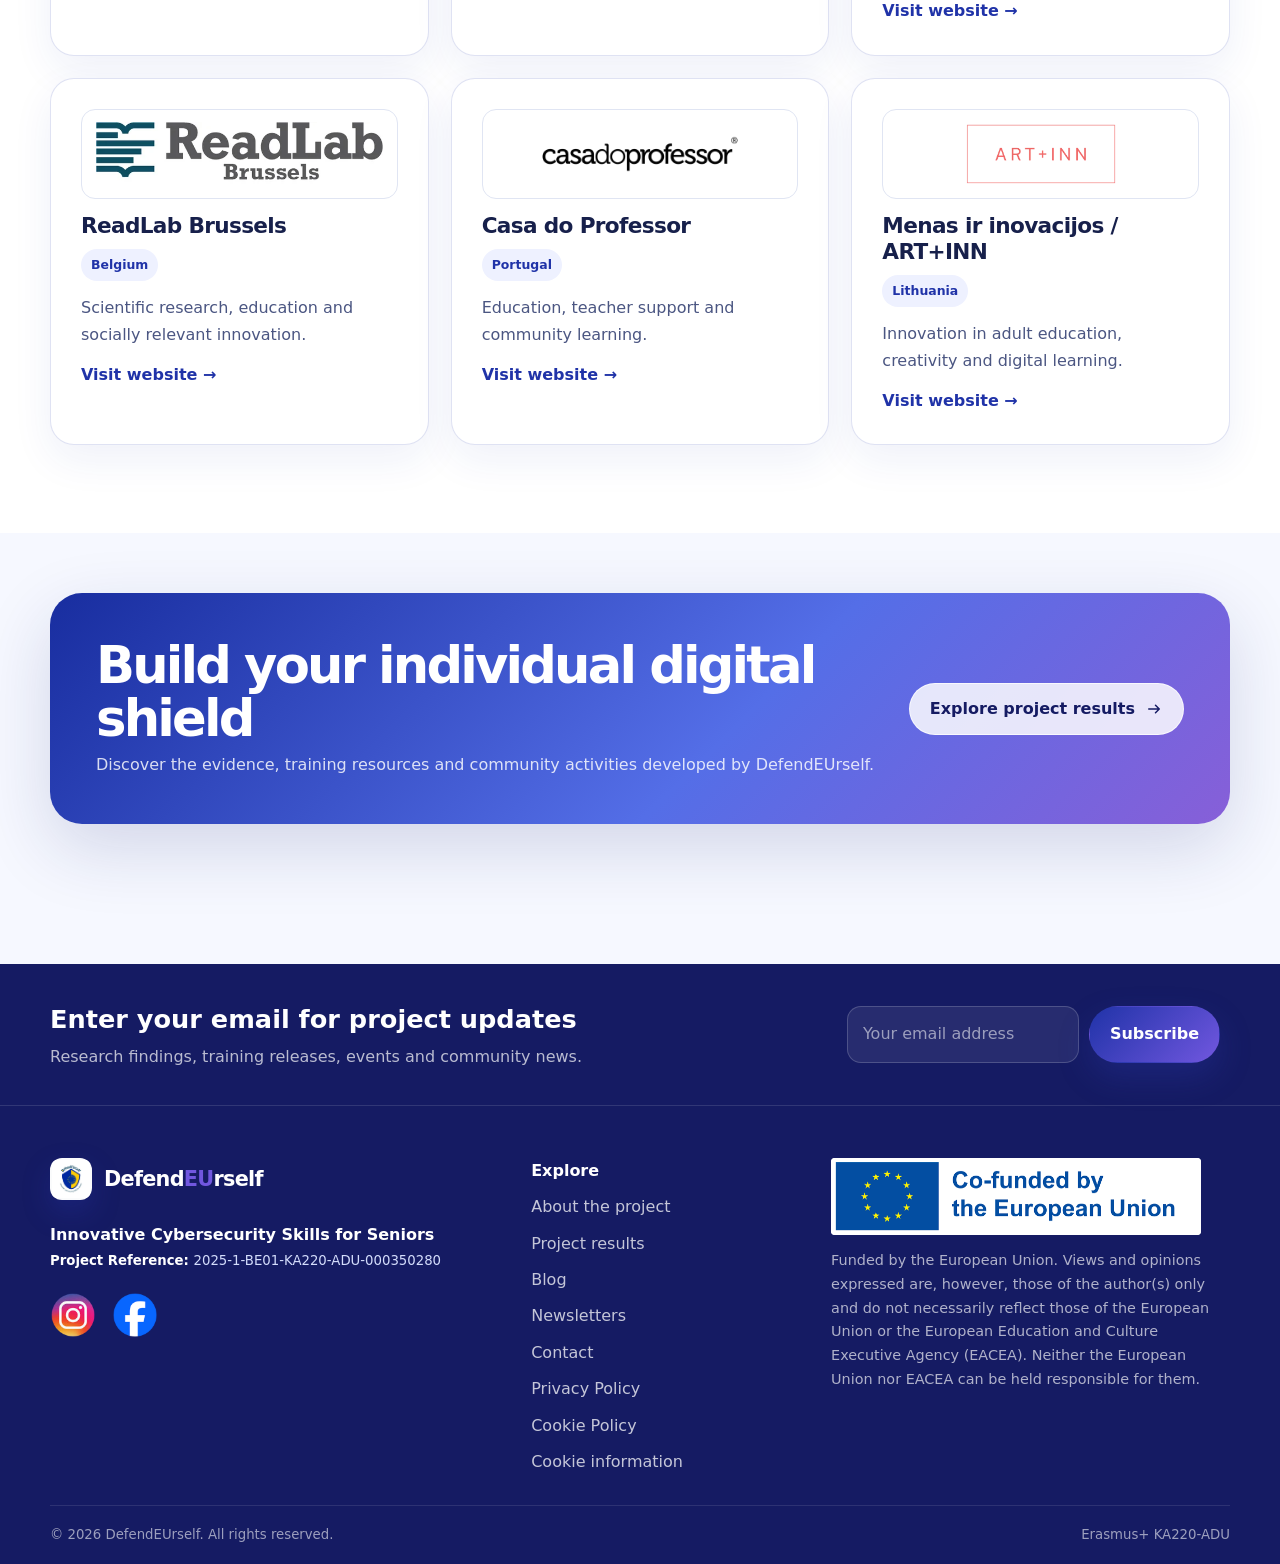
==== commit 86c790f8: "Add files via upload" ====
--- a/index.html
+++ b/index.html
@@ -98,15 +98,23 @@
 #deu-cookie-notice a:focus-visible,#deu-cookie-notice button:focus-visible,.deu-cookie-reopen:focus-visible { outline:3px solid #f5bd19; outline-offset:3px; }
 @media(max-width:480px){ #deu-cookie-notice{bottom:12px;left:12px;right:12px;width:calc(100% - 24px);padding:17px;} #deu-cookie-notice .deu-cookie-actions{align-items:stretch; flex-direction:column;} #deu-cookie-notice .deu-cookie-ok{width:100%;} }
 </style>
-<style id="social-icons-cleanup">
-.social-links.social-buttons{display:flex !important;gap:14px;flex-wrap:wrap;align-items:center;margin-top:20px}
-.social-links.social-buttons a{display:inline-flex !important;align-items:center;gap:10px;white-space:nowrap;padding:12px 16px;border-radius:16px;background:rgba(255,255,255,.08);color:#fff !important;text-decoration:none;font-weight:700;line-height:1;border:1px solid rgba(255,255,255,.08);transition:transform .2s ease, background .2s ease, border-color .2s ease;margin-right:0 !important}
-.social-links.social-buttons a:hover{transform:translateY(-1px);background:rgba(255,255,255,.13);border-color:rgba(255,255,255,.18)}
-.social-links.social-buttons .social-icon-wrap{width:24px;height:24px;display:inline-flex;align-items:center;justify-content:center;flex:0 0 24px;overflow:hidden;border-radius:6px}
-.social-links.social-buttons .social-icon-wrap img{width:100%;height:100%;display:block;object-fit:contain}
-.site-social{display:none !important}
-.social-links:not(.social-buttons) a{margin-right:0}
-</style></head>
+
+<style id="def-footer-only-fix">
+/* Scoped to the footer; no changes to other site components. */
+.site-footer .def-footer-project-title{font-size:1rem;font-weight:650;line-height:1.45;color:#fff;margin:17px 0 5px;max-width:420px}
+.site-footer .def-footer-project-ref{font-size:.83rem;color:#d4ddfc;line-height:1.55;margin:0 0 20px;max-width:420px;overflow-wrap:anywhere}
+.site-footer .def-footer-project-ref strong{color:#fff;font-weight:650}
+.site-footer .def-footer-icons{display:flex;gap:16px;align-items:center;justify-content:flex-start;margin-top:16px}
+.site-footer .def-footer-icons a{box-sizing:border-box;display:flex;align-items:center;justify-content:center;width:46px;height:46px;min-width:46px;min-height:46px;padding:0;margin:0;border:0;box-shadow:none;border-radius:50%;background:transparent;text-decoration:none;overflow:visible;transition:transform .2s ease}
+.site-footer .def-footer-icons a:hover{transform:translateY(-2px)}
+.site-footer .def-footer-icons a:focus-visible{outline:3px solid #ffd84d;outline-offset:4px}
+.site-footer .def-footer-icons a img{box-sizing:border-box;display:block;object-fit:contain;width:44px;height:44px;max-width:44px;max-height:44px;flex:none}
+.site-footer .funding-lockup.def-footer-funding{display:block;width:100%;margin:0;padding:0;background:transparent;border:0}
+.site-footer .funding-lockup.def-footer-funding img{display:block;object-fit:contain;width:min(100%,370px);height:auto;max-width:100%;background:#fff;border-radius:4px}
+@media(max-width:640px){.site-footer .def-footer-funding img{width:min(100%,350px)}}
+@media(prefers-reduced-motion:reduce){.site-footer .def-footer-icons a{transition:none}}
+</style>
+</head>
 <body>
 <a class="skip-link" href="#main-content">Skip to content</a>
 <header class="site-header">
@@ -221,11 +229,7 @@
 </div>
 <div class="footer-main">
 <div class="container footer-grid">
-<div class="footer-brand">
-<a class="brand" href="index.html"><span class="brand-mark brand-official"><img alt="" height="42" src="[data-uri]" width="42"/></span><span>Defend<span class="eu">EU</span>rself</span></a>
-<p>Innovative Cybersecurity Skills for Seniors. Practical, accessible and culturally relevant cybersecurity education for adults aged 45 and above.</p>
-<div aria-label="Social media placeholders" class="social-links social-buttons"><a aria-label="DefendEUrself Instagram" href="https://www.instagram.com/defendeurself.project/" rel="noopener noreferrer" target="_blank"><span class="social-icon-wrap"><img alt="Instagram" src="[data-uri]"/></span><span>Instagram</span></a><a aria-label="DefendEUrself Facebook" href="https://www.facebook.com/profile.php?id=61583153321765" rel="noopener noreferrer" target="_blank"><span class="social-icon-wrap"><img alt="Facebook" src="[data-uri]"/></span><span>Facebook</span></a></div>
-</div>
+<div class="footer-brand"><a class="brand" href="index.html"><span class="brand-mark brand-official"><img alt="" height="42" src="[data-uri]" width="42"/></span><span>Defend<span class="eu">EU</span>rself</span></a><p class="def-footer-project-title">Innovative Cybersecurity Skills for Seniors</p><p class="def-footer-project-ref"><strong>Project Reference: </strong>2025-1-BE01-KA220-ADU-000350280</p><div aria-label="DefendEUrself social media" class="def-footer-icons"><a aria-label="Visit DefendEUrself on Instagram" href="https://www.instagram.com/defendeurself.project/" rel="noopener noreferrer" target="_blank"><img alt="" aria-hidden="true" height="44" loading="lazy" src="[data-uri]" width="44"/></a><a aria-label="Visit DefendEUrself on Facebook" href="https://www.facebook.com/profile.php?id=61583153321765" rel="noopener noreferrer" target="_blank"><img alt="" aria-hidden="true" height="44" loading="lazy" src="[data-uri]" width="44"/></a></div></div>
 <div class="footer-links">
 <strong>Explore</strong>
 <a href="about.html">About the project</a>
@@ -238,17 +242,14 @@
 <a class="deu-cookie-reopen" href="#deu-cookie-notice">Cookie information</a>
 </div>
 <div>
-<div class="funding-lockup">
-<div aria-hidden="true" class="eu-flag">• • •<br/>• EU •<br/>• • •</div>
-<strong>Co-funded by the European Union</strong>
-</div>
+<div class="funding-lockup def-footer-funding"><img alt="Co-funded by the European Union" height="148" loading="lazy" src="[data-uri]" width="712"/></div>
 <p class="footer-disclaimer">Funded by the European Union. Views and opinions expressed are, however, those of the author(s) only and do not necessarily reflect those of the European Union or the European Education and Culture Executive Agency (EACEA). Neither the European Union nor EACEA can be held responsible for them.</p>
 </div>
 </div>
 </div>
 <div class="container footer-bottom">
 <span>© <span data-current-year=""></span> DefendEUrself. All rights reserved.</span>
-<span>Project No. 2025-1-BE01-KA220-ADU-000350280 · Erasmus+ KA220-ADU</span>
+<span>Erasmus+ KA220-ADU</span>
 </div>
 </footer>
 <script src="assets/js/main.js"></script>
